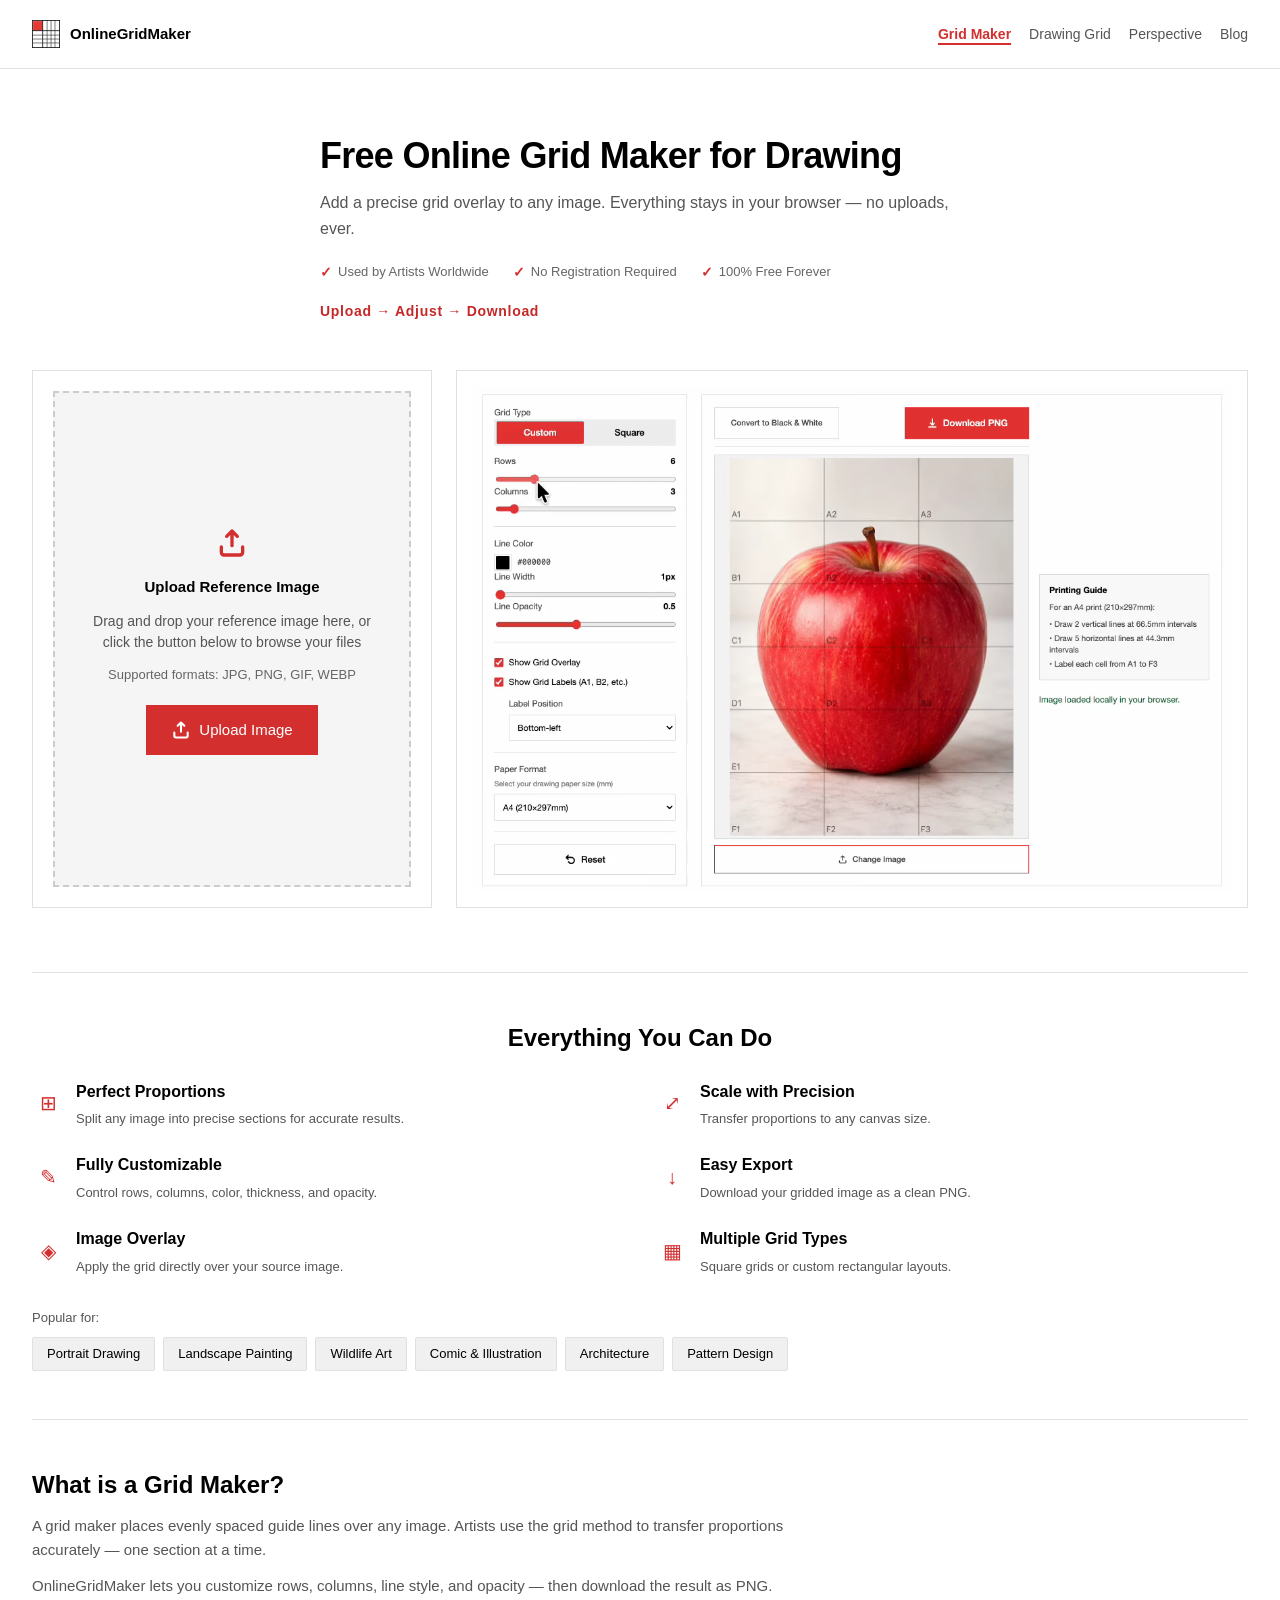
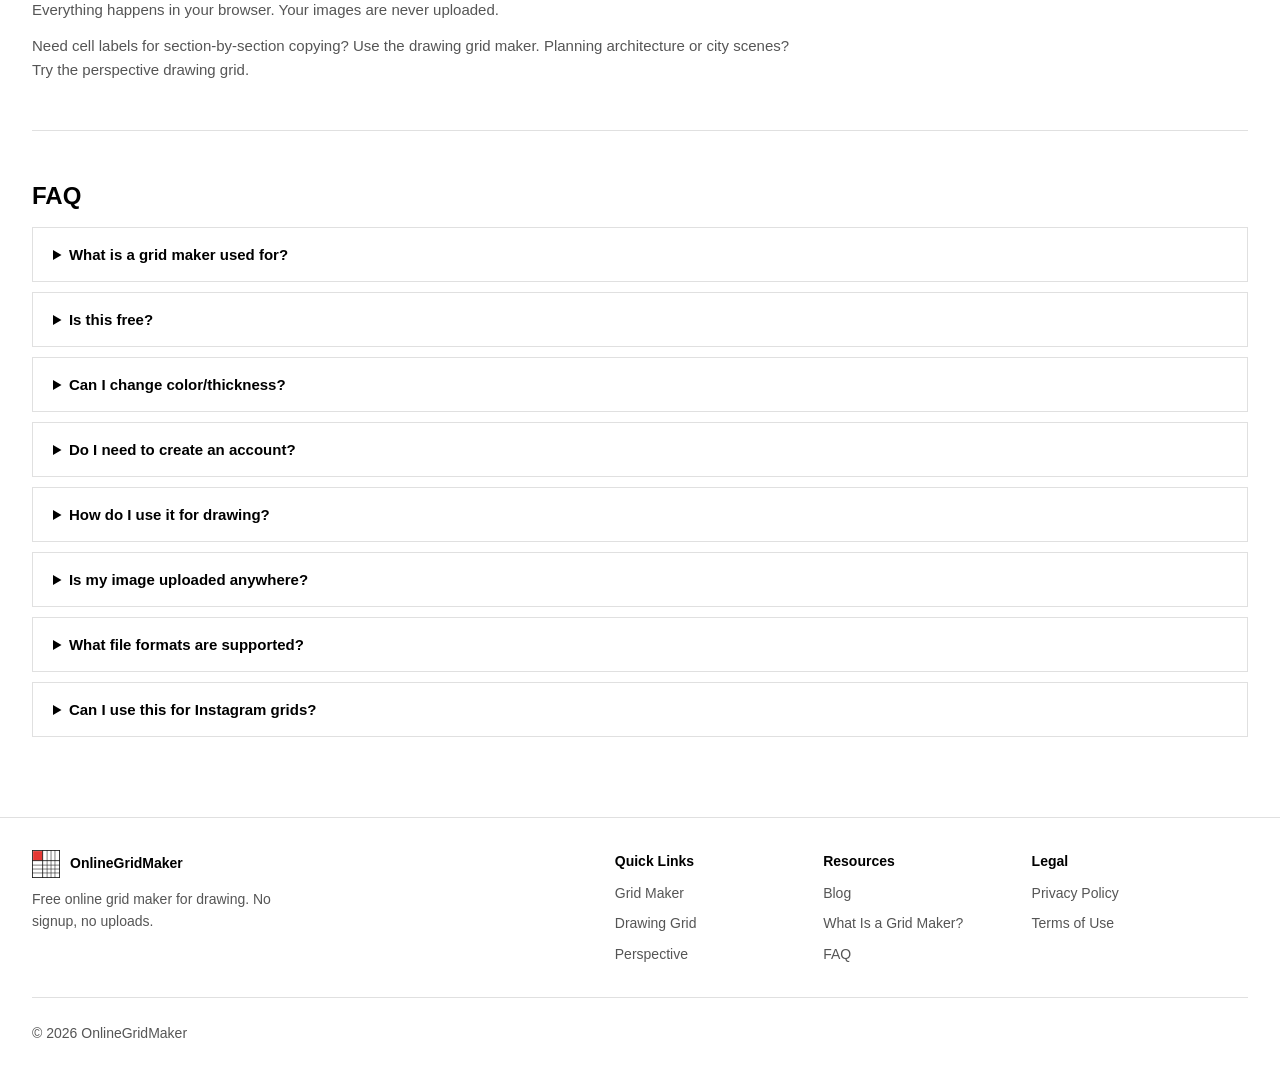
==== index.html @ fc08073d "Add blog pages for AdSense requirements" ====
<!doctype html>
<html lang="en">
  <head>
    <meta charset="utf-8">
    <meta name="robots" content="index, follow">
    <meta name="viewport" content="width=device-width, initial-scale=1">
    <!-- Google tag (gtag.js) -->
    <script async src="https://www.googletagmanager.com/gtag/js?id=G-TFB3D4MHC4"></script>
    <script>
      window.dataLayer = window.dataLayer || [];
      function gtag(){dataLayer.push(arguments);}
      gtag('js', new Date());

      gtag('config', 'G-TFB3D4MHC4');
    </script>
    <title>Free Grid Maker for Drawing - Add Grid Overlay</title>
    <meta name="description" content="Add a precise grid overlay to any image for drawing and sketching. Customize rows, columns, line color and thickness. 100% free, no signup, no upload.">
    <meta property="og:title" content="Free Grid Maker for Drawing - Add Grid Overlay">
    <meta property="og:description" content="Add a precise grid overlay to any image for drawing and sketching. Customize rows, columns, line color and thickness. 100% free, no signup, no upload.">
    <meta property="og:type" content="website">
    <meta property="og:url" content="https://onlinegridmaker.com/">
    <meta property="og:image" content="https://onlinegridmaker.com/og-grid-maker.png">
    <meta property="og:image:width" content="1200">
    <meta property="og:image:height" content="630">
    <meta name="twitter:card" content="summary_large_image">
    <meta name="twitter:image" content="https://onlinegridmaker.com/og-grid-maker.png">
    <meta name="twitter:title" content="Free Grid Maker for Drawing - Add Grid Overlay">
    <meta name="twitter:description" content="Add a precise grid overlay to any image for drawing and sketching. Customize rows, columns, line color and thickness. 100% free, no signup, no upload.">
    <link rel="canonical" href="https://onlinegridmaker.com/">
    <link rel="icon" type="image/png" sizes="32x32" href="/favicon-32.png">
    <link rel="icon" type="image/png" sizes="64x64" href="/favicon-64.png">
    <link rel="apple-touch-icon" sizes="180x180" href="/apple-touch-icon.png">
    <link rel="icon" href="/favicon.ico">
    <link rel="stylesheet" href="style.20260517.css">
    <script type="application/ld+json">
      {
        "@context": "https://schema.org",
        "@type": "WebApplication",
        "name": "Free Grid Maker for Drawing - Add Grid Overlay",
        "url": "https://onlinegridmaker.com/",
        "logo": "https://onlinegridmaker.com/logo-gridmaker.svg",
        "image": "https://onlinegridmaker.com/og-image.png",
        "description": "Add a precise grid overlay to any image for drawing and sketching. Customize rows, columns, line color and thickness. 100% free, no signup, no upload.",
        "applicationCategory": "DesignApplication",
        "operatingSystem": "Any",
        "offers": {
          "@type": "Offer",
          "price": "0",
          "priceCurrency": "USD"
        }
      }
    </script>
    <script type="application/ld+json">
      {
        "@context": "https://schema.org",
        "@type": "FAQPage",
        "mainEntity": [
          {
            "@type": "Question",
            "name": "What is a grid maker used for?",
            "acceptedAnswer": {
              "@type": "Answer",
              "text": "A grid maker adds evenly spaced guide lines to a reference image so artists can copy proportions, placement, and shapes more accurately."
            }
          },
          {
            "@type": "Question",
            "name": "Is this free?",
            "acceptedAnswer": {
              "@type": "Answer",
              "text": "Yes. OnlineGridMaker is free to use and does not require signup."
            }
          },
          {
            "@type": "Question",
            "name": "Can I change color and thickness?",
            "acceptedAnswer": {
              "@type": "Answer",
              "text": "Yes. You can adjust grid color, opacity, line width, rows, and columns before downloading the result."
            }
          },
          {
            "@type": "Question",
            "name": "Do I need to create an account?",
            "acceptedAnswer": {
              "@type": "Answer",
              "text": "No account is needed. The tool runs directly in your browser."
            }
          },
          {
            "@type": "Question",
            "name": "How do I use it for drawing?",
            "acceptedAnswer": {
              "@type": "Answer",
              "text": "Upload a reference image, choose the number of rows and columns, enable labels if needed, then download the gridded image for drawing."
            }
          },
          {
            "@type": "Question",
            "name": "Is my image uploaded anywhere?",
            "acceptedAnswer": {
              "@type": "Answer",
              "text": "No. Image processing happens locally in your browser, and your image is not uploaded to a server."
            }
          },
          {
            "@type": "Question",
            "name": "What file formats are supported?",
            "acceptedAnswer": {
              "@type": "Answer",
              "text": "The uploader supports JPG, PNG, WebP, and static GIF images up to 100MB, with a 30 megapixel browser-processing limit."
            }
          },
          {
            "@type": "Question",
            "name": "Can I use this for Instagram grids?",
            "acceptedAnswer": {
              "@type": "Answer",
              "text": "This tool is built for drawing reference grids, not Instagram tile splitting."
            }
          }
        ]
      }
    </script>
  </head>
  <body data-page="grid">
    <header class="site-header">
      <a class="logo" href="/">
        <img class="logo-mark" src="/logo-gridmaker.svg" alt="OnlineGridMaker logo" width="28" height="28">
        <span class="logo-wordmark">OnlineGridMaker</span>
      </a>
      <nav class="nav" aria-label="Primary navigation">
        <a href="/" aria-current="page">Grid Maker</a>
        <a href="/drawing-grid-maker">Drawing Grid</a>
        <a href="/perspective-drawing-grid">Perspective</a>
        <a href="/blog/">Blog</a>
      </nav>
    </header>

    <main>
      <section class="hero" aria-labelledby="page-title">
        <h1 id="page-title">Free Online Grid Maker for Drawing</h1>
        <p>Add a precise grid overlay to any image. Everything stays in your browser — no uploads, ever.</p>
        <div class="trust-badges" aria-label="Why artists choose OnlineGridMaker">
          <span class="trust-item"><span class="ti-check" aria-hidden="true">✓</span> Used by Artists Worldwide</span>
          <span class="trust-item"><span class="ti-check" aria-hidden="true">✓</span> No Registration Required</span>
          <span class="trust-item"><span class="ti-check" aria-hidden="true">✓</span> 100% Free Forever</span>
        </div>
        <p class="flow-hint">Upload → Adjust → Download</p>
      </section>

      <section class="tool" data-state="demo" aria-label="Grid maker tool">
        <form class="controls" id="controls" aria-label="Grid settings">
          <fieldset class="segmented-field" aria-label="Grid Type">
            <legend>Grid Type</legend>
            <div class="segmented-control">
              <button class="segmented-option is-active" id="gridTypeCustom" type="button" data-grid-type="custom" aria-pressed="true">Custom</button>
              <button class="segmented-option" id="gridTypeSquare" type="button" data-grid-type="square" aria-pressed="false">Square</button>
            </div>
          </fieldset>

          <label class="field field-wide slider-field">
            <span>Rows <output id="rowsValue" for="rows">3</output></span>
            <input id="rows" name="rows" type="range" min="1" max="26" step="1" value="3">
          </label>
          <label class="field field-wide slider-field">
            <span>Columns <output id="colsValue" for="cols">3</output></span>
            <input id="cols" name="cols" type="range" min="1" max="26" step="1" value="3">
          </label>
          <div class="control-divider"></div>

          <div class="field">
            <span>Line Color</span>
            <div class="color-field">
              <input id="color" name="color" type="hidden" value="#000000">
              <button class="color-trigger" id="colorTrigger" type="button" aria-haspopup="dialog" aria-expanded="false" aria-controls="colorPopover" aria-label="Choose line color">
                <span class="color-swatch" id="colorSwatch" aria-hidden="true"></span>
              </button>
              <span class="color-hex" id="colorHex">#000000</span>
              <div class="color-popover" id="colorPopover" role="dialog" aria-label="Line color picker" hidden>
                <canvas class="color-spectrum" id="colorSpectrum" width="232" height="130"></canvas>
                <div class="color-toolbar">
                  <button class="eyedropper-btn" id="eyedropperBtn" type="button" aria-label="Pick color from screen">
                    <svg viewBox="0 0 24 24" aria-hidden="true" focusable="false">
                      <path d="m19 3 2 2-5 5 1 1-2 2-1-1-7 7H4v-3l7-7-1-1 2-2 1 1 5-5Z"></path>
                    </svg>
                  </button>
                  <span class="picker-preview" id="pickerPreview" aria-hidden="true"></span>
                  <label class="color-slider">
                    <span class="sr-only">Base color</span>
                    <input id="colorHue" type="range" min="0" max="360" step="1" value="0">
                  </label>
                </div>
                <div class="rgb-grid" aria-label="RGB color values">
                  <label>
                    <input id="colorRed" type="number" min="0" max="255" step="1" value="0">
                    <span>R</span>
                  </label>
                  <label>
                    <input id="colorGreen" type="number" min="0" max="255" step="1" value="0">
                    <span>G</span>
                  </label>
                  <label>
                    <input id="colorBlue" type="number" min="0" max="255" step="1" value="0">
                    <span>B</span>
                  </label>
                </div>
              </div>
            </div>
          </div>
          <label class="field field-wide slider-field">
            <span>Line Width <output id="lineWidthValue" for="lineWidth">1px</output></span>
            <input id="lineWidth" name="lineWidth" type="range" min="1" max="10" step="1" value="1">
          </label>
          <label class="field field-wide slider-field">
            <span>Line Opacity <output id="opacityValue" for="opacity">0.5</output></span>
            <input id="opacity" name="opacity" type="range" min="0.1" max="1" step="0.1" value="0.5">
          </label>
          <div class="control-divider"></div>

          <label class="show-grid-toggle">
            <input id="showGrid" name="showGrid" type="checkbox" checked>
            Show Grid Overlay
          </label>
          <div class="label-options">
            <label><input id="labels" name="labels" type="checkbox" checked> Show Grid Labels (A1, B2, etc.)</label>
            <label class="field label-position" id="labelPositionField">
              <span>Label Position</span>
              <select id="labelPosition" name="labelPosition">
                <option value="bottom-left" selected>Bottom-left</option>
                <option value="top-left">Top-left</option>
              </select>
            </label>
          </div>
          <div class="control-divider"></div>

          <div class="paper-format" id="paperFormatSection">
            <label class="field field-wide">
              <span>Paper Format</span>
              <small>Select your drawing paper size (mm)</small>
              <select id="paperFormat" name="paperFormat">
                <option value="a4" selected>A4 (210×297mm)</option>
                <option value="a3">A3 (297×420mm)</option>
                <option value="a5">A5 (148×210mm)</option>
                <option value="letter">Letter (216×279mm)</option>
                <option value="legal">Legal (216×356mm)</option>
                <option value="custom">Custom</option>
              </select>
            </label>
            <div class="custom-paper-grid" id="customPaperFields" hidden>
              <label class="field">
                <span>Width</span>
                <input id="paperWidth" name="paperWidth" type="number" min="1" max="2000" step="1" value="210" inputmode="decimal">
              </label>
              <label class="field">
                <span>Height</span>
                <input id="paperHeight" name="paperHeight" type="number" min="1" max="2000" step="1" value="297" inputmode="decimal">
              </label>
            </div>
          </div>
          <div class="control-divider"></div>

          <div class="actions">
            <button class="button secondary" id="resetBtn" type="reset">
              <svg viewBox="0 0 24 24" aria-hidden="true" focusable="false">
                <path d="M4 7h10a6 6 0 1 1-5.3 8.8M4 7l4-4M4 7l4 4"></path>
              </svg>
              Reset
            </button>
          </div>
        </form>

        <div class="preview-card has-sidebar">
          <div class="preview-main">
            <div class="preview-topbar" id="previewTopbar" hidden>
              <button type="button" class="toggle-btn" id="grayscaleToggle">Convert to Black &amp; White</button>
              <button class="button primary" id="downloadBtn" type="button" disabled>
                <svg viewBox="0 0 24 24" aria-hidden="true" focusable="false">
                  <path d="M12 3v12m0 0 4-4m-4 4-4-4M5 19h14"></path>
                </svg>
                Download PNG
              </button>
            </div>

            <label class="upload-zone" id="uploadZone" for="imageInput" tabindex="0">
              <input id="imageInput" type="file" accept="image/jpeg,image/png,image/webp,image/gif">
              <span class="upload-icon" aria-hidden="true">
                <svg viewBox="0 0 24 24" focusable="false">
                  <path d="M12 3v11m0-11 4 4m-4-4-4 4M4 15v4a2 2 0 0 0 2 2h12a2 2 0 0 0 2-2v-4"></path>
                </svg>
              </span>
              <span class="upload-title">Upload Reference Image</span>
              <span class="upload-subtitle">Drag and drop your reference image here, or click the button below to browse your files</span>
              <span class="upload-note">Supported formats: JPG, PNG, GIF, WEBP</span>
              <button class="button primary upload-btn" type="button" id="uploadBtn">
                <svg viewBox="0 0 24 24" aria-hidden="true" focusable="false">
                  <path d="M12 3v11m0-11 4 4m-4-4-4 4M4 15v4a2 2 0 0 0 2 2h12a2 2 0 0 0 2-2v-4"></path>
                </svg>
                Upload Image
              </button>
            </label>

            <div class="canvas-wrap" id="canvasWrap" hidden>
              <canvas id="gridCanvas"></canvas>
            </div>

            <button class="button change-image-btn" id="changeImageBtn" type="button" hidden>
              <svg viewBox="0 0 24 24" aria-hidden="true" focusable="false">
                <path d="M12 3v11m0-11 4 4m-4-4-4 4M4 15v4a2 2 0 0 0 2 2h12a2 2 0 0 0 2-2v-4"></path>
              </svg>
              Change Image
            </button>
          </div>

          <div class="preview-sidebar">
            <div class="printing-guide" id="printingGuide" hidden>
              <p class="printing-guide-title">Printing Guide</p>
              <p id="printingGuideIntro"></p>
              <ul id="printingGuideList"></ul>
            </div>

            <p class="message" id="statusMessage" role="status" aria-live="polite"></p>
          </div>
        </div>

        <div class="demo-preview">
          <img class="demo-preview-poster" src="demo-preview-poster.webp" alt="Grid Maker demo preview with a grid overlay on a reference image" width="1122" height="746" loading="lazy">
          <video id="demoVideo" aria-label="Grid Maker demo: upload an image and add grid overlay" width="1122" height="746" autoplay loop muted playsinline preload="none" poster="demo-preview-poster.webp">
            <source data-src="demo-preview.webm" type="video/webm">
            <source data-src="demo-preview.mp4" type="video/mp4">
            <track kind="captions" src="demo-preview-captions.vtt" srclang="en" label="English">
          </video>
        </div>
      </section>

      <section class="features-compact" aria-labelledby="features-title">
        <h2 id="features-title">Everything You Can Do</h2>

        <div class="feature-list">
          <div class="feature-item">
            <span class="fi-icon" aria-hidden="true">⊞</span>
            <div>
              <h3>Perfect Proportions</h3>
              <span>Split any image into precise sections for accurate results.</span>
            </div>
          </div>
          <div class="feature-item">
            <span class="fi-icon" aria-hidden="true">⤢</span>
            <div>
              <h3>Scale with Precision</h3>
              <span>Transfer proportions to any canvas size.</span>
            </div>
          </div>
          <div class="feature-item">
            <span class="fi-icon" aria-hidden="true">✎</span>
            <div>
              <h3>Fully Customizable</h3>
              <span>Control rows, columns, color, thickness, and opacity.</span>
            </div>
          </div>
          <div class="feature-item">
            <span class="fi-icon" aria-hidden="true">↓</span>
            <div>
              <h3>Easy Export</h3>
              <span>Download your gridded image as a clean PNG.</span>
            </div>
          </div>
          <div class="feature-item">
            <span class="fi-icon" aria-hidden="true">◈</span>
            <div>
              <h3>Image Overlay</h3>
              <span>Apply the grid directly over your source image.</span>
            </div>
          </div>
          <div class="feature-item">
            <span class="fi-icon" aria-hidden="true">▦</span>
            <div>
              <h3>Multiple Grid Types</h3>
              <span>Square grids or custom rectangular layouts.</span>
            </div>
          </div>
        </div>

        <div class="use-tags-label">Popular for:</div>
        <div class="use-tags">
          <span class="use-tag">Portrait Drawing</span>
          <span class="use-tag">Landscape Painting</span>
          <span class="use-tag">Wildlife Art</span>
          <span class="use-tag">Comic &amp; Illustration</span>
          <span class="use-tag">Architecture</span>
          <span class="use-tag">Pattern Design</span>
        </div>
      </section>

      <section class="content-section" aria-labelledby="what-title">
        <h2 id="what-title">What is a Grid Maker?</h2>
        <p>A grid maker places evenly spaced guide lines over any image. Artists use the grid method to transfer proportions accurately — one section at a time.</p>
        <p>OnlineGridMaker lets you customize rows, columns, line style, and opacity — then download the result as PNG. Everything happens in your browser. Your images are never uploaded.</p>
        <p>Need cell labels for section-by-section copying? Use the <a href="/drawing-grid-maker">drawing grid maker</a>. Planning architecture or city scenes? Try the <a href="/perspective-drawing-grid">perspective drawing grid</a>.</p>
      </section>

      <section class="content-section faq" aria-labelledby="faq-title">
        <h2 id="faq-title">FAQ</h2>
        <details>
          <summary><h3>What is a grid maker used for?</h3></summary>
          <p>It is used to add guide lines to a reference image so drawing proportions and placement are easier to measure.</p>
        </details>
        <details>
          <summary><h3>Is this free?</h3></summary>
          <p>Yes. The tool is free and does not require an account.</p>
        </details>
        <details>
          <summary><h3>Can I change color/thickness?</h3></summary>
          <p>Yes. You can change the grid color, line width, opacity, rows, and columns.</p>
        </details>
        <details>
          <summary><h3>Do I need to create an account?</h3></summary>
          <p>No. You can upload, edit, and download directly in the browser.</p>
        </details>
        <details>
          <summary><h3>How do I use it for drawing?</h3></summary>
          <p>Upload a reference image, set a grid density that fits the drawing, enable labels if helpful, and download the gridded file.</p>
        </details>
        <details>
          <summary><h3>Is my image uploaded anywhere?</h3></summary>
          <p>No. Your image is processed locally in your browser and is not sent to a server.</p>
        </details>
        <details>
          <summary><h3>What file formats are supported?</h3></summary>
          <p>JPG, PNG, WebP, and static GIF files up to 100MB are supported, up to 30 megapixels.</p>
        </details>
        <details>
          <summary><h3>Can I use this for Instagram grids?</h3></summary>
          <p>No. OnlineGridMaker is focused on drawing reference grids, not splitting images into social media tiles.</p>
        </details>
      </section>
    </main>

    <footer class="site-footer">
      <div class="footer-content">
        <div class="footer-brand">
          <a class="logo" href="/">
            <img class="logo-mark" src="/logo-gridmaker.svg" alt="OnlineGridMaker logo" width="28" height="28">
            <span class="logo-wordmark">OnlineGridMaker</span>
          </a>
          <p>Free online grid maker for drawing. No signup, no uploads.</p>
        </div>
        <div class="footer-links">
          <div class="link-group">
            <h4>Quick Links</h4>
            <a href="/">Grid Maker</a>
            <a href="/drawing-grid-maker">Drawing Grid</a>
            <a href="/perspective-drawing-grid">Perspective</a>
          </div>
          <div class="link-group">
            <h4>Resources</h4>
            <a href="/blog/">Blog</a>
            <a href="#what-title">What Is a Grid Maker?</a>
            <a href="#faq-title">FAQ</a>
          </div>
          <div class="link-group">
            <h4>Legal</h4>
            <a href="/privacy">Privacy Policy</a>
            <a href="/terms">Terms of Use</a>
          </div>
        </div>
        <!--
        <div class="footer-social" aria-label="Social links">
          <a href = "#" aria-label="Twitter">
            <svg viewBox="0 0 24 24" aria-hidden="true" focusable="false">
              <path d="M22 4.01c-.77.35-1.6.58-2.47.69a4.3 4.3 0 0 0-7.44 2.94c0 .34.04.67.11.98A12.2 12.2 0 0 1 3.34 4.13a4.3 4.3 0 0 0 1.33 5.74 4.27 4.27 0 0 1-1.95-.54v.05a4.3 4.3 0 0 0 3.45 4.21 4.3 4.3 0 0 1-1.94.07 4.3 4.3 0 0 0 4.01 2.99A8.63 8.63 0 0 1 2 18.39a12.18 12.18 0 0 0 6.6 1.94c7.92 0 12.25-6.56 12.25-12.25 0-.19 0-.37-.01-.56A8.76 8.76 0 0 0 22 4.01Z"></path>
            </svg>
          </a>
          <a href = "#" aria-label="GitHub">
            <svg viewBox="0 0 24 24" aria-hidden="true" focusable="false">
              <path d="M15 22v-4a4.8 4.8 0 0 0-1.33-3.73c4.44-.5 9.11-2.18 9.11-9.88A7.72 7.72 0 0 0 20.72 0a7.2 7.2 0 0 0-.2 4.64A7.68 7.68 0 0 0 12 6.09a7.68 7.68 0 0 0-8.52-1.45A7.2 7.2 0 0 0 3.28 0a7.72 7.72 0 0 0-2.06 4.39c0 7.7 4.67 9.38 9.11 9.88A4.8 4.8 0 0 0 9 18v4"></path>
            </svg>
          </a>
          <a href = "#" aria-label="Instagram">
            <svg viewBox="0 0 24 24" aria-hidden="true" focusable="false">
              <rect x="3" y="3" width="18" height="18" rx="5"></rect>
              <circle cx="12" cy="12" r="4"></circle>
              <path d="M17.5 6.5h.01"></path>
            </svg>
          </a>
        </div>
        -->
      </div>
      <div class="footer-bottom">
        <span>© 2026 OnlineGridMaker</span>
      </div>
    </footer>

    <script src="app.20260517.js" defer></script>
  </body>
</html>
---- style.20260517.css ----
:root {
  --bg-primary: #ffffff;
  --bg-secondary: #ffffff;
  --bg-upload: #f5f5f5;
  --text-primary: #000000;
  --text-secondary: #555555;
  --text-muted: #666666;
  --accent: #D32F2F;
  --accent-hover: #C62828;
  --accent-light: #f0f0f0;
  --border: #e0e0e0;
  --border-hover: #D32F2F;
  --border-focus: #D32F2F;
  --success: #166534;
  --error: #cc0000;
  --radius-sm: 2px;
  --radius-md: 0px;
  --radius-lg: 0px;
  --shadow-sm: none;
  --shadow-md: none;
}

* {
  box-sizing: border-box;
}

[hidden] {
  display: none !important;
}

html {
  color-scheme: light;
}

body {
  margin: 0;
  background: var(--bg-primary);
  color: var(--text-primary);
  font-family: "Helvetica Neue", Helvetica, Arial, "Noto Sans", sans-serif;
  font-size: 15px;
  line-height: 1.6;
}

a {
  color: inherit;
  text-decoration: none;
}

a:hover {
  color: #000000;
}

button,
input,
select {
  font: inherit;
}

button {
  cursor: pointer;
}

svg {
  display: block;
  width: 20px;
  height: 20px;
  fill: none;
  stroke: currentColor;
  stroke-linecap: round;
  stroke-linejoin: round;
  stroke-width: 2.5;
}

.site-header {
  display: flex;
  align-items: center;
  justify-content: space-between;
  gap: 16px;
  max-width: 1280px;
  margin: 0 auto;
  padding: 20px 32px;
  border-bottom: 1px solid var(--border);
}

.logo {
  display: inline-flex;
  align-items: center;
  gap: 10px;
  flex: 0 0 auto;
  color: var(--text-primary);
  font-weight: 800;
  letter-spacing: 0;
}

.logo-mark {
  display: block;
  width: 28px;
  height: 28px;
  flex: 0 0 auto;
}

.logo-wordmark {
  display: inline-block;
}

.nav {
  display: flex;
  align-items: center;
  gap: 18px;
  color: var(--text-secondary);
  font-size: 14px;
}

.nav a[aria-current="page"] {
  color: var(--accent);
  font-weight: 700;
  text-decoration: underline;
  text-decoration-thickness: 2px;
  text-underline-offset: 4px;
}

main {
  max-width: 1280px;
  margin: 0 auto;
  padding: 64px 32px 80px;
}

.hero {
  max-width: 640px;
  margin: 0 auto 48px;
  text-align: left;
}

.hero h1 {
  margin: 0 0 12px;
  font-size: 36px;
  font-weight: 800;
  line-height: 1.25;
  letter-spacing: -0.02em;
}

.hero p {
  margin: 0;
  color: var(--text-secondary);
  font-size: 16px;
  line-height: 1.6;
}

.trust-badges {
  display: flex;
  flex-wrap: wrap;
  gap: 24px;
  margin: 20px 0 16px;
}

.trust-item {
  display: inline-flex;
  align-items: center;
  gap: 6px;
  color: var(--text-muted);
  font-size: 13px;
  font-weight: 500;
}

.ti-check {
  color: var(--accent);
  font-weight: 700;
  font-size: 14px;
}

.hero .flow-hint {
  color: #C62828;
  font-size: 14px;
  font-weight: 600;
  letter-spacing: 0.05em;
}

.tool {
  display: grid;
  grid-template-columns: 336px minmax(0, 1fr);
  gap: 24px;
  align-items: start;
  margin-bottom: 56px;
}

.tool[data-state="editing"],
.tool:not([data-state]) {
  align-items: stretch;
}

.tool[data-state="demo"] {
  grid-template-columns: 400px minmax(0, 1fr);
  align-items: stretch;
}

.preview-card,
.controls {
  min-width: 0;
  background: var(--bg-secondary);
  border: 1px solid var(--border);
  border-radius: var(--radius-md);
}

.preview-card {
  padding: 20px;
}

.tool[data-state="editing"] .preview-card:not(.has-sidebar),
.tool:not([data-state]) .preview-card:not(.has-sidebar) {
  display: flex;
  flex-direction: column;
}

.preview-card.has-sidebar.has-image {
  display: grid;
  grid-template-columns: minmax(0, 1fr) 280px;
  gap: 16px;
  align-items: stretch;
}

.preview-card.has-sidebar:not(.has-image) .preview-sidebar {
  display: none;
}

.preview-main {
  display: flex;
  min-width: 0;
  min-height: 0;
  flex-direction: column;
}

.preview-sidebar {
  display: flex;
  min-width: 0;
  flex-direction: column;
  justify-content: center;
  gap: 12px;
}

.tool[data-state="editing"] .preview-main,
.tool:not([data-state]) .preview-main {
  height: 100%;
}

.tool[data-state="demo"] .preview-card {
  display: flex;
  flex-direction: column;
}

.tool[data-state="demo"] .preview-main {
  height: 100%;
}

.tool[data-state="demo"] .upload-zone {
  flex: 1 1 auto;
  min-height: 0;
}

.preview-topbar {
  display: flex;
  align-items: center;
  justify-content: space-between;
  gap: 8px;
  margin-bottom: 12px;
  padding-bottom: 12px;
  border-bottom: 1px solid var(--border);
}

.preview-topbar .toggle-btn,
.preview-topbar .button {
  width: 205px;
  min-height: 52px;
  padding: 12px 24px;
  border-radius: var(--radius-md);
}

.upload-zone {
  display: flex;
  min-height: 360px;
  align-items: center;
  justify-content: center;
  flex-direction: column;
  gap: 12px;
  padding: 24px;
  background: var(--bg-upload);
  border: 2px dashed #cccccc;
  border-radius: var(--radius-lg);
  color: var(--text-secondary);
  text-align: center;
  transition: background-color 160ms ease, border-color 160ms ease;
}

.upload-zone:hover,
.upload-zone.is-dragover {
  background: #fafafa;
  border-color: var(--accent);
}

.upload-zone input {
  position: absolute;
  width: 1px;
  height: 1px;
  overflow: hidden;
  clip: rect(0, 0, 0, 0);
  white-space: nowrap;
}

.upload-icon {
  display: grid;
  width: 40px;
  height: 40px;
  place-items: center;
  color: var(--accent);
}

.upload-icon svg {
  width: 32px;
  height: 32px;
}

.upload-title {
  color: var(--text-primary);
  font-weight: 600;
}

.upload-subtitle {
  max-width: 320px;
  color: var(--text-secondary);
  font-size: 14px;
  line-height: 1.5;
}

.upload-note {
  color: var(--text-muted);
  font-size: 13px;
  line-height: 1.5;
}

.upload-btn {
  margin-top: 8px;
}

.message {
  color: var(--text-muted);
  font-size: 14px;
  line-height: 1.5;
}

.canvas-wrap {
  display: flex;
  min-height: 620px;
  align-items: center;
  justify-content: center;
  overflow: hidden;
  background: var(--bg-upload);
  border: 1px solid var(--border);
  border-radius: var(--radius-lg);
}

.tool[data-state="editing"] .canvas-wrap:not([hidden]),
.tool:not([data-state]) .canvas-wrap:not([hidden]) {
  flex: 1 1 auto;
}

#gridCanvas {
  display: block;
  max-width: 100%;
  max-height: 100%;
  width: auto;
  height: auto;
}

.message {
  min-height: 22px;
  margin: 10px 0 0;
}

.message.is-error {
  color: var(--error);
}

.message.is-success {
  color: var(--success);
}

.controls {
  padding: 18px;
}

.demo-preview {
  display: flex;
  min-width: 0;
  align-items: center;
  justify-content: center;
  padding: 16px;
  border: 1px solid var(--border);
  border-radius: var(--radius-md);
  background: var(--bg-secondary);
}

.demo-preview img,
.demo-preview video {
  max-width: 100%;
  height: auto;
  border-radius: var(--radius-md);
}

.demo-preview-poster {
  display: none;
}

.tool[data-state="demo"] .demo-preview,
.tool[data-state="editing"] .controls {
  animation: fade-slide-in 250ms ease both;
}

.tool[data-state="demo"] .demo-preview {
  display: flex;
}

.tool[data-state="demo"] .controls {
  display: none;
}

.tool[data-state="editing"] .demo-preview {
  display: none;
}

.tool[data-state="editing"] .controls {
  display: block;
}

@keyframes fade-slide-in {
  from {
    opacity: 0;
    transform: translateY(8px);
  }

  to {
    opacity: 1;
    transform: translateY(0);
  }
}

.segmented-field {
  display: grid;
  gap: 8px;
  margin: 0 0 16px;
  padding: 0;
  border: 0;
}

.segmented-field legend {
  margin: 0;
  padding: 0;
  color: var(--text-secondary);
  font-size: 14px;
  line-height: 1.5;
}

.segmented-control {
  display: grid;
  grid-template-columns: 1fr 1fr;
  gap: 4px;
  padding: 4px;
  border-radius: var(--radius-sm);
  background: #f0f0f0;
}

.segmented-option {
  min-height: 36px;
  border: 0;
  border-radius: var(--radius-sm);
  background: transparent;
  color: var(--text-primary);
  font-weight: 500;
}

.segmented-option.is-active {
  background: var(--accent);
  color: #ffffff;
}

.segmented-option:focus-visible {
  outline: 2px solid var(--border-focus);
  outline-offset: 2px;
}

.control-grid {
  display: grid;
  grid-template-columns: 1fr 1fr;
  gap: 14px;
}

.field {
  display: grid;
  gap: 6px;
  color: var(--text-secondary);
  font-size: 14px;
  line-height: 1.5;
}

.field span {
  display: flex;
  align-items: center;
  justify-content: space-between;
  gap: 8px;
}

.slider-field {
  gap: 8px;
}

.slider-field span {
  display: flex;
  align-items: center;
  justify-content: space-between;
}

.slider-field output {
  min-width: 2em;
  color: var(--text-primary);
  font-size: 14px;
  font-weight: 600;
  text-align: right;
}

.color-field {
  display: flex;
  align-items: center;
  gap: 10px;
  position: relative;
}

.color-trigger {
  display: inline-flex;
  width: 28px;
  height: 28px;
  align-items: center;
  justify-content: center;
  padding: 2px;
  border: 1px solid var(--border);
  border-radius: var(--radius-sm);
  background: var(--bg-secondary);
  cursor: pointer;
}

.color-trigger:hover {
  border-color: var(--border-hover);
}

.color-trigger:focus-visible {
  outline: 2px solid var(--border-focus);
  outline-offset: 2px;
}

.color-swatch {
  display: block;
  width: 100%;
  height: 100%;
  border-radius: 2px;
  background: #000000;
}

.color-hex {
  color: var(--text-secondary);
  font-family: "SF Mono", Menlo, Consolas, monospace;
  font-size: 13px;
  text-transform: uppercase;
}

.color-popover {
  position: absolute;
  top: calc(100% + 8px);
  left: 0;
  z-index: 20;
  display: grid;
  gap: 12px;
  width: 282px;
  padding: 0 0 12px;
  border: 1px solid var(--border);
  border-radius: 2px;
  background: var(--bg-secondary);
  box-shadow: 0 2px 8px rgba(0, 0, 0, 0.12);
}

.color-popover[data-placement="top"] {
  top: auto;
  bottom: calc(100% + 8px);
}

.color-spectrum {
  display: block;
  width: 280px;
  height: 160px;
  border: 0;
  border-bottom: 1px solid var(--border);
  border-radius: 2px 2px 0 0;
  cursor: crosshair;
}

.color-toolbar {
  display: flex;
  align-items: center;
  gap: 10px;
  margin: 0 12px;
}

.eyedropper-btn {
  display: inline-flex;
  width: 22px;
  height: 22px;
  align-items: center;
  justify-content: center;
  padding: 0;
  border: 0;
  background: transparent;
  color: var(--text-primary);
  cursor: pointer;
  flex-shrink: 0;
}

.eyedropper-btn:hover {
  color: var(--accent);
}

.eyedropper-btn svg {
  width: 18px;
  height: 18px;
}

.picker-preview {
  display: block;
  width: 24px;
  height: 24px;
  border: 1px solid var(--border);
  border-radius: 50%;
  background: #000000;
  flex-shrink: 0;
}

.color-slider {
  display: flex;
  align-items: center;
  flex: 1;
  min-width: 0;
}

.color-slider input[type="range"] {
  width: 100%;
  height: 12px;
  min-height: 12px;
  margin: 0;
  padding: 0;
  border: 0;
  border-radius: 2px;
  background: linear-gradient(
    90deg,
    #ff0000 0%,
    #ffff00 17%,
    #00ff00 33%,
    #00ffff 50%,
    #0000ff 67%,
    #ff00ff 83%,
    #ff0000 100%
  );
  -webkit-appearance: none;
  appearance: none;
  cursor: pointer;
}

.color-slider input[type="range"]::-webkit-slider-thumb {
  -webkit-appearance: none;
  appearance: none;
  width: 14px;
  height: 14px;
  border: 2px solid #ffffff;
  border-radius: 50%;
  background: transparent;
  cursor: pointer;
}

.color-slider input[type="range"]::-moz-range-thumb {
  width: 14px;
  height: 14px;
  border: 2px solid #ffffff;
  border-radius: 50%;
  background: transparent;
  cursor: pointer;
}

.rgb-grid {
  display: grid;
  grid-template-columns: repeat(3, 1fr);
  gap: 8px;
  margin: 0 12px;
}

.rgb-grid label {
  display: flex;
  flex-direction: column;
  align-items: center;
  gap: 4px;
  color: var(--text-secondary);
  font-size: 11px;
  text-align: center;
}

.rgb-grid input {
  min-height: 32px;
  width: 100%;
  padding: 6px 4px;
  border: 1px solid var(--border);
  border-radius: var(--radius-sm);
  background: var(--bg-secondary);
  color: var(--text-primary);
  text-align: center;
  font-size: 14px;
}

.rgb-grid input:focus-visible {
  outline: 2px solid var(--border-focus);
  outline-offset: 2px;
}

.sr-only {
  position: absolute;
  width: 1px;
  height: 1px;
  padding: 0;
  margin: -1px;
  overflow: hidden;
  clip: rect(0, 0, 0, 0);
  white-space: nowrap;
  border: 0;
}

.field small {
  display: block;
  margin: -2px 0 2px;
  color: var(--text-muted);
  font-size: 12px;
  font-weight: 400;
  line-height: 1.4;
}

.field-wide {
  grid-column: 1 / -1;
}

.field input,
.field select {
  min-height: 44px;
  width: 100%;
  border: 1px solid var(--border);
  border-radius: var(--radius-sm);
  background: var(--bg-secondary);
  color: var(--text-primary);
}

.field input[type="number"] {
  width: 80px;
  padding: 8px;
  text-align: center;
}

.field select {
  padding: 8px 10px;
}

.field > input[type="range"] {
  min-height: 8px;
  border: 0;
  border-radius: 2px;
  background: #e0e0e0;
  accent-color: var(--accent);
}

.field input:focus-visible,
.field select:focus-visible,
.checks input:focus-visible,
.button:focus-visible,
.upload-zone:focus-within {
  outline: 2px solid var(--border-focus);
  outline-offset: 2px;
}

output {
  color: var(--text-primary);
  font-size: 12px;
}

.control-divider {
  height: 1px;
  margin: 18px 0;
  background: var(--border);
}

.checks {
  display: grid;
  gap: 10px;
  color: var(--text-primary);
  font-size: 14px;
}

.checks label {
  display: flex;
  min-height: 32px;
  align-items: center;
  gap: 8px;
}

.checks input {
  width: 16px;
  height: 16px;
  margin: 0;
  accent-color: var(--accent);
}

.show-grid-toggle {
  display: flex;
  min-height: 32px;
  align-items: center;
  gap: 8px;
  color: var(--text-primary);
  font-size: 14px;
}

.show-grid-toggle input {
  width: 16px;
  height: 16px;
  margin: 0;
  accent-color: var(--accent);
}

.label-options {
  display: grid;
  gap: 10px;
}

.label-options > label:first-child {
  display: flex;
  min-height: 32px;
  align-items: center;
  gap: 8px;
  color: var(--text-primary);
  font-size: 14px;
}

.label-options > label:first-child input {
  width: 16px;
  height: 16px;
  margin: 0;
  accent-color: var(--accent);
}

.label-position {
  display: none;
  margin-left: 24px;
}

.label-position.is-visible {
  display: grid;
}

.paper-format {
  display: grid;
  gap: 14px;
}

.custom-paper-grid {
  display: grid;
  grid-template-columns: 1fr 1fr;
  gap: 14px;
}

.printing-guide {
  padding: 16px;
  border: 1px solid var(--border);
  border-radius: var(--radius-md);
  background: #f9fafb;
  color: var(--text-secondary);
  font-size: 13px;
  line-height: 1.5;
}

.printing-guide-title {
  margin: 0 0 8px;
  color: var(--text-primary);
  font-size: 14px;
  font-weight: 600;
  line-height: 1.4;
}

.printing-guide p {
  margin: 0 0 8px;
}

.printing-guide ul {
  display: grid;
  gap: 4px;
  margin: 0;
  padding: 0;
  list-style: none;
}

.printing-guide li::before {
  content: "• ";
}

.change-image-btn {
  display: inline-flex;
  min-height: 36px;
  padding: 8px 16px;
  margin-top: 10px;
  border: 1px solid var(--border-hover);
  border-radius: var(--radius-sm);
  background: var(--bg-secondary);
  color: var(--text-secondary);
  font-size: 13px;
  font-weight: 500;
  gap: 6px;
  transition: background-color 160ms ease, border-color 160ms ease;
}

.change-image-btn:hover {
  background: var(--accent-light);
  border-color: var(--accent);
  color: var(--accent);
}

.change-image-btn svg {
  width: 16px;
  height: 16px;
}

.toggle-btn {
  display: inline-flex;
  min-height: 36px;
  align-items: center;
  justify-content: center;
  padding: 8px 16px;
  border: 1px solid var(--border);
  border-radius: var(--radius-sm);
  background: var(--bg-secondary);
  color: var(--text-secondary);
  font-size: 13px;
  font-weight: 500;
  transition: background-color 160ms ease, border-color 160ms ease, color 160ms ease;
}

.toggle-btn:hover {
  background: var(--accent-light);
  border-color: var(--accent);
  color: var(--accent);
}

.toggle-btn.is-active {
  border-color: var(--accent);
  background: var(--accent-light);
  color: var(--accent);
}

.features-compact {
  margin-top: 64px;
  padding-top: 48px;
  border-top: 1px solid var(--border);
}

.features-compact h2 {
  margin: 0 0 24px;
  font-size: 24px;
  font-weight: 700;
  line-height: 1.4;
  letter-spacing: 0;
  text-align: center;
}

.feature-list {
  display: grid;
  grid-template-columns: repeat(2, minmax(0, 1fr));
  gap: 24px 32px;
  margin-bottom: 32px;
}

.feature-item {
  display: flex;
  min-width: 0;
  align-items: center;
  gap: 12px;
}

.fi-icon {
  display: inline-flex;
  width: 32px;
  height: 32px;
  flex: 0 0 32px;
  align-items: center;
  justify-content: center;
  color: var(--accent);
  font-size: 20px;
  line-height: 1;
}

.feature-item div {
  display: grid;
  min-width: 0;
  gap: 2px;
}

.features-compact h3 {
  margin: 0 0 0.25rem;
  font-size: 1rem;
  font-weight: 700;
}

.feature-item div span {
  color: var(--text-secondary);
  font-size: 13px;
  line-height: 1.4;
  white-space: nowrap;
}

.use-tags-label {
  margin-bottom: 8px;
  color: var(--text-secondary);
  font-size: 13px;
}

.use-tags {
  display: flex;
  flex-wrap: wrap;
  gap: 8px;
}

.use-tag {
  display: inline-block;
  padding: 6px 14px;
  border: 1px solid #e0e0e0;
  border-radius: 2px;
  background: #f0f0f0;
  font-size: 13px;
}

.actions {
  display: grid;
  gap: 10px;
  margin-top: 20px;
}

.button {
  display: inline-flex;
  min-height: 46px;
  align-items: center;
  justify-content: center;
  gap: 8px;
  padding: 12px 24px;
  border-radius: var(--radius-md);
  font-weight: 500;
  transition: background-color 160ms ease, border-color 160ms ease, color 160ms ease;
}

.button:disabled {
  cursor: not-allowed;
  opacity: 0.55;
}

.primary {
  border: 1px solid var(--accent);
  background: var(--accent);
  color: #ffffff;
}

.primary:hover:not(:disabled) {
  background: var(--accent-hover);
  border-color: var(--accent-hover);
}

.secondary {
  border: 1px solid var(--border);
  background: transparent;
  color: var(--text-primary);
}

.secondary:hover {
  background: #f5f5f5;
  border-color: var(--border-hover);
}

.content-section {
  margin-top: 48px;
  padding-top: 48px;
  border-top: 1px solid var(--border);
}

.content-section h2 {
  margin: 0 0 12px;
  font-size: 24px;
  font-weight: 700;
  line-height: 1.4;
  letter-spacing: 0;
}

.content-section p {
  max-width: 760px;
  margin: 0;
  color: var(--text-secondary);
}

.content-section p + p {
  margin-top: 12px;
}

.blog-list {
  display: grid;
  max-width: 860px;
  margin: 0 auto;
  gap: 20px;
}

.blog-card {
  display: grid;
  padding: 24px;
  border: 1px solid var(--border);
  border-radius: var(--radius-md);
  background: var(--bg-secondary);
}

.blog-card h2 {
  margin: 6px 0 8px;
  font-size: 24px;
  font-weight: 700;
  line-height: 1.35;
  letter-spacing: 0;
}

.blog-card p {
  max-width: 720px;
  margin: 0;
  color: var(--text-secondary);
}

.blog-card .text-link {
  justify-self: start;
  margin-top: 14px;
}

.article {
  max-width: 780px;
  margin: 0 auto;
}

.breadcrumb {
  margin: 0 0 16px;
  color: var(--text-secondary);
  font-size: 14px;
}

.article-header h1 {
  margin: 0 0 14px;
  font-size: 38px;
  font-weight: 800;
  line-height: 1.22;
  letter-spacing: 0;
}

.article-header p:last-child {
  max-width: 720px;
  margin: 0;
  color: var(--text-secondary);
  font-size: 17px;
}

.article-meta {
  margin: 0;
  color: var(--text-muted);
  font-size: 13px;
  font-weight: 600;
  letter-spacing: 0.04em;
  text-transform: uppercase;
}

.text-link {
  display: inline-flex;
  color: var(--accent);
  font-weight: 700;
  text-decoration: underline;
  text-decoration-thickness: 1px;
  text-underline-offset: 3px;
}

.article-list {
  display: grid;
  max-width: 720px;
  margin: 0 0 16px;
  padding-left: 20px;
  gap: 8px;
  color: var(--text-secondary);
}

.article-cta {
  margin: 36px 0 0;
}

.faq {
  display: grid;
  gap: 10px;
}

.faq h2 {
  margin-bottom: 4px;
}

.faq details {
  border: 1px solid var(--border);
  border-radius: var(--radius-md);
  background: var(--bg-secondary);
}

.faq summary {
  cursor: pointer;
  padding: 16px 20px;
  font-weight: 700;
  line-height: 1.4;
}

.faq summary h3 {
  display: inline;
  margin: 0;
  font-size: inherit;
  font-weight: inherit;
  line-height: inherit;
}

.faq details p {
  padding: 0 20px 20px;
}

.site-footer {
  max-width: 1280px;
  margin: 0 auto;
  padding: 32px 32px;
  border-top: 1px solid var(--border);
  color: var(--text-secondary);
  font-size: 14px;
}

.footer-content {
  display: grid;
  grid-template-columns: minmax(220px, 1.1fr) minmax(360px, 1.2fr) auto;
  align-items: start;
  gap: 28px;
}

.footer-brand {
  display: grid;
  gap: 10px;
}

.footer-brand p {
  max-width: 280px;
  margin: 0;
  color: var(--text-secondary);
}

.footer-links {
  display: grid;
  grid-template-columns: repeat(3, minmax(0, 1fr));
  gap: 20px;
}

.link-group {
  display: grid;
  align-content: start;
  gap: 8px;
}

.link-group h4 {
  margin: 0 0 2px;
  color: var(--text-primary);
  font-size: 14px;
  font-weight: 700;
}

.link-group a {
  color: var(--text-secondary);
}

.footer-social {
  display: flex;
  gap: 8px;
}

.footer-social a {
  display: inline-flex;
  width: 36px;
  height: 36px;
  align-items: center;
  justify-content: center;
  border: 1px solid var(--border);
  border-radius: var(--radius-sm);
  color: var(--text-secondary);
}

.footer-social a:hover {
  border-color: var(--accent);
  color: var(--accent);
}

.footer-social svg {
  width: 18px;
  height: 18px;
}

.footer-bottom {
  margin-top: 32px;
  padding-top: 24px;
  border-top: 1px solid var(--border);
}

@media (max-width: 900px) {
  .preview-card.has-sidebar.has-image {
    display: flex;
    flex-direction: column;
  }

  .preview-sidebar {
    order: 12;
  }
}

@media (max-width: 800px) {
  .site-header,
  .site-footer,
  .footer-content {
    align-items: flex-start;
  }

  .site-header {
    flex-direction: column;
  }

  .nav {
    flex-wrap: wrap;
    row-gap: 8px;
  }

  main {
    padding: 48px 20px 64px;
  }

  .trust-badges {
    gap: 16px;
  }

  .hero {
    margin-bottom: 32px;
  }

  .tool {
    grid-template-columns: 1fr;
  }

  .tool[data-state="demo"] {
    grid-template-columns: 1fr;
  }

  .feature-list {
    grid-template-columns: 1fr;
  }

  .footer-content {
    grid-template-columns: 1fr;
  }

  .footer-links {
    grid-template-columns: repeat(3, minmax(0, 1fr));
  }

  .upload-zone {
    min-height: 280px;
  }

  .canvas-wrap {
    min-height: 360px;
  }

  .controls {
    padding: 16px;
  }

  .actions {
    grid-template-columns: 1fr;
  }

  .preview-card {
    display: flex;
    flex-direction: column;
  }

  .upload-zone {
    order: -1;
  }

  .preview-topbar {
    order: 10;
    flex-direction: column;
    margin-top: 12px;
    margin-bottom: 0;
    padding-top: 12px;
    padding-bottom: 0;
    border-top: 1px solid var(--border);
    border-bottom: 0;
  }

  .preview-topbar .toggle-btn,
  .preview-topbar .button {
    width: 100%;
  }

  .change-image-btn {
    order: 11;
  }

  .printing-guide {
    order: 12;
  }

  .message {
    order: 13;
  }

  .demo-preview video {
    display: none;
  }

  .demo-preview-poster {
    display: block;
  }

  .demo-preview.is-video-ready video {
    display: block;
  }

  .demo-preview.is-video-ready .demo-preview-poster {
    display: none;
  }
}

@media (max-width: 520px) {
  body {
    font-size: 15px;
  }

  .site-header,
  .site-footer {
    padding: 16px;
  }

  .hero h1 {
    font-size: 28px;
  }

  .article-header h1 {
    font-size: 30px;
  }

  .blog-card {
    padding: 18px;
  }

  .control-grid {
    grid-template-columns: 1fr;
  }

  .custom-paper-grid {
    grid-template-columns: 1fr;
  }

  .footer-links {
    grid-template-columns: 1fr;
  }

  .field input[type="number"] {
    width: 100%;
  }

  .preview-card {
    padding: 12px;
  }

  .upload-zone {
    min-height: 240px;
    padding: 18px;
  }

  .canvas-wrap {
    min-height: 280px;
  }

}

@media (prefers-reduced-motion: reduce) {
  .tool[data-state="demo"] .demo-preview,
  .tool[data-state="editing"] .controls,
  .button,
  .upload-zone,
  .change-image-btn,
  .toggle-btn {
    animation: none;
    transition: none;
  }
}
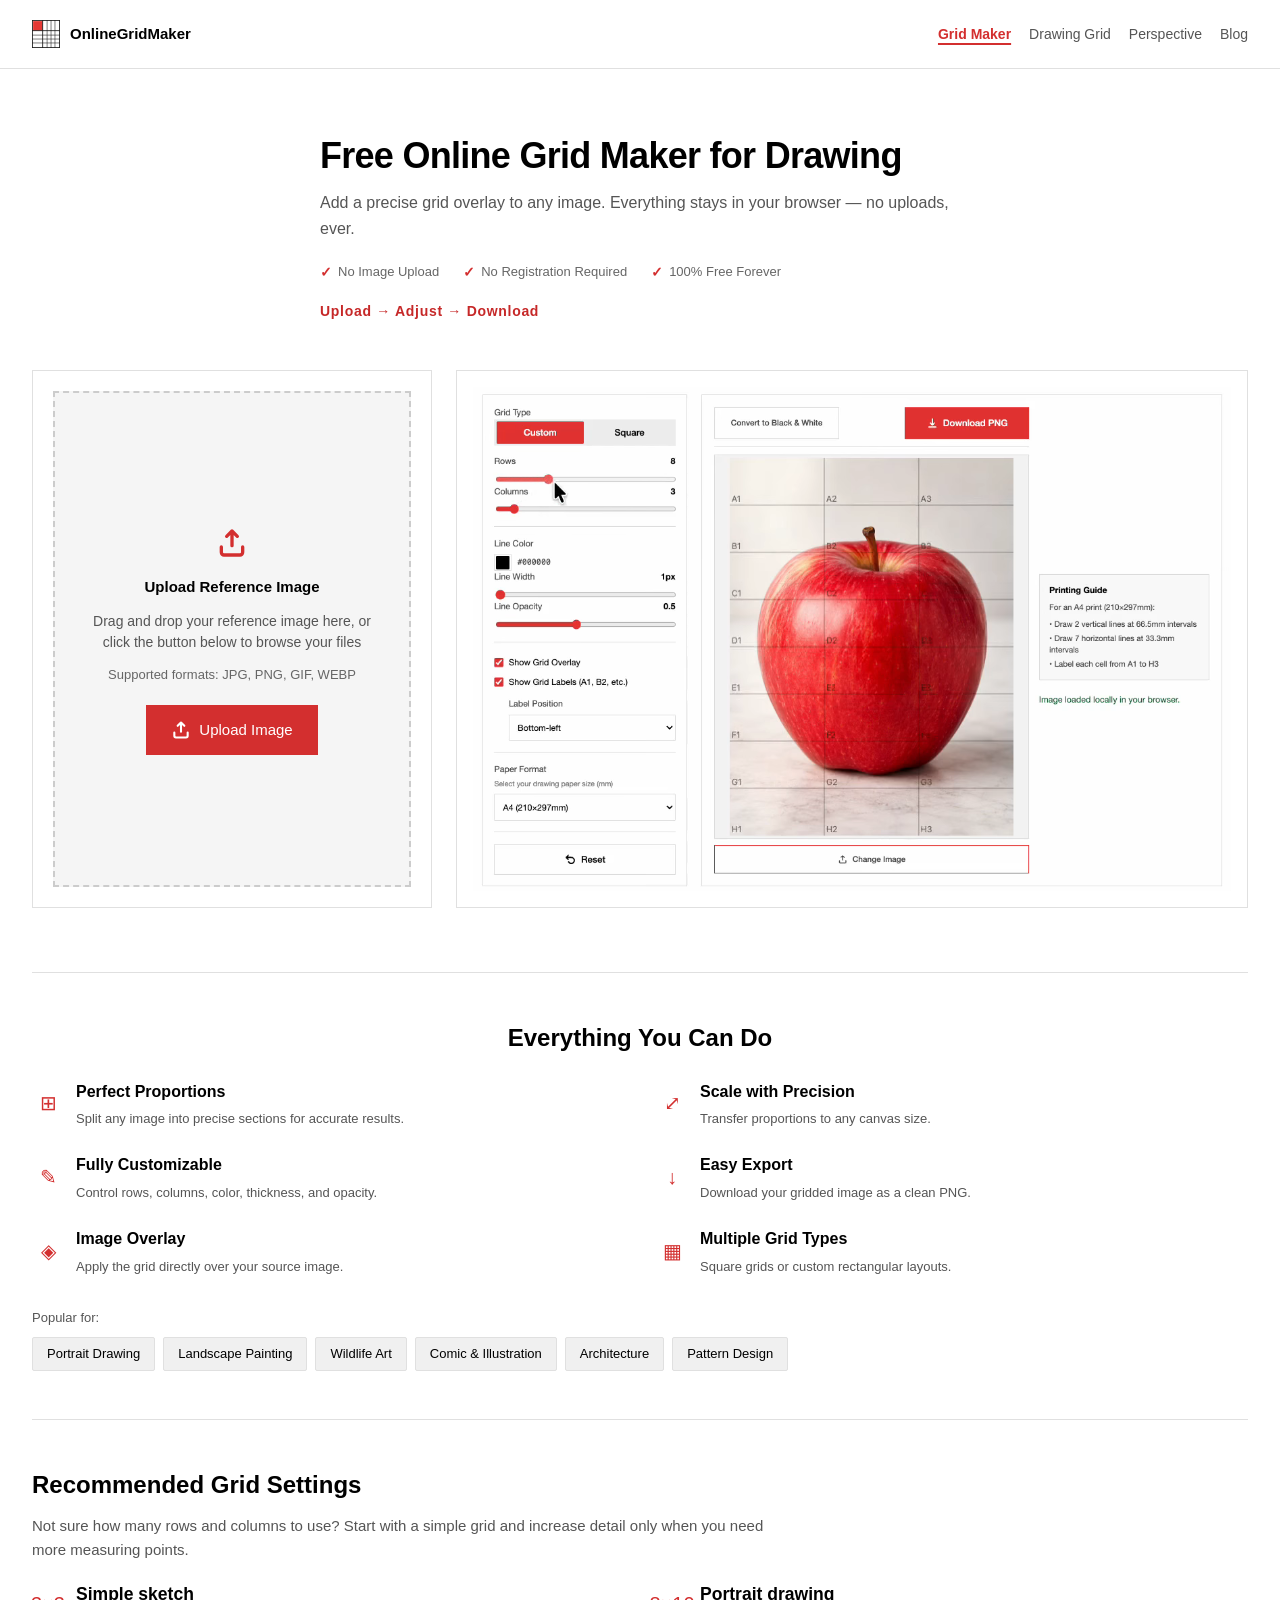
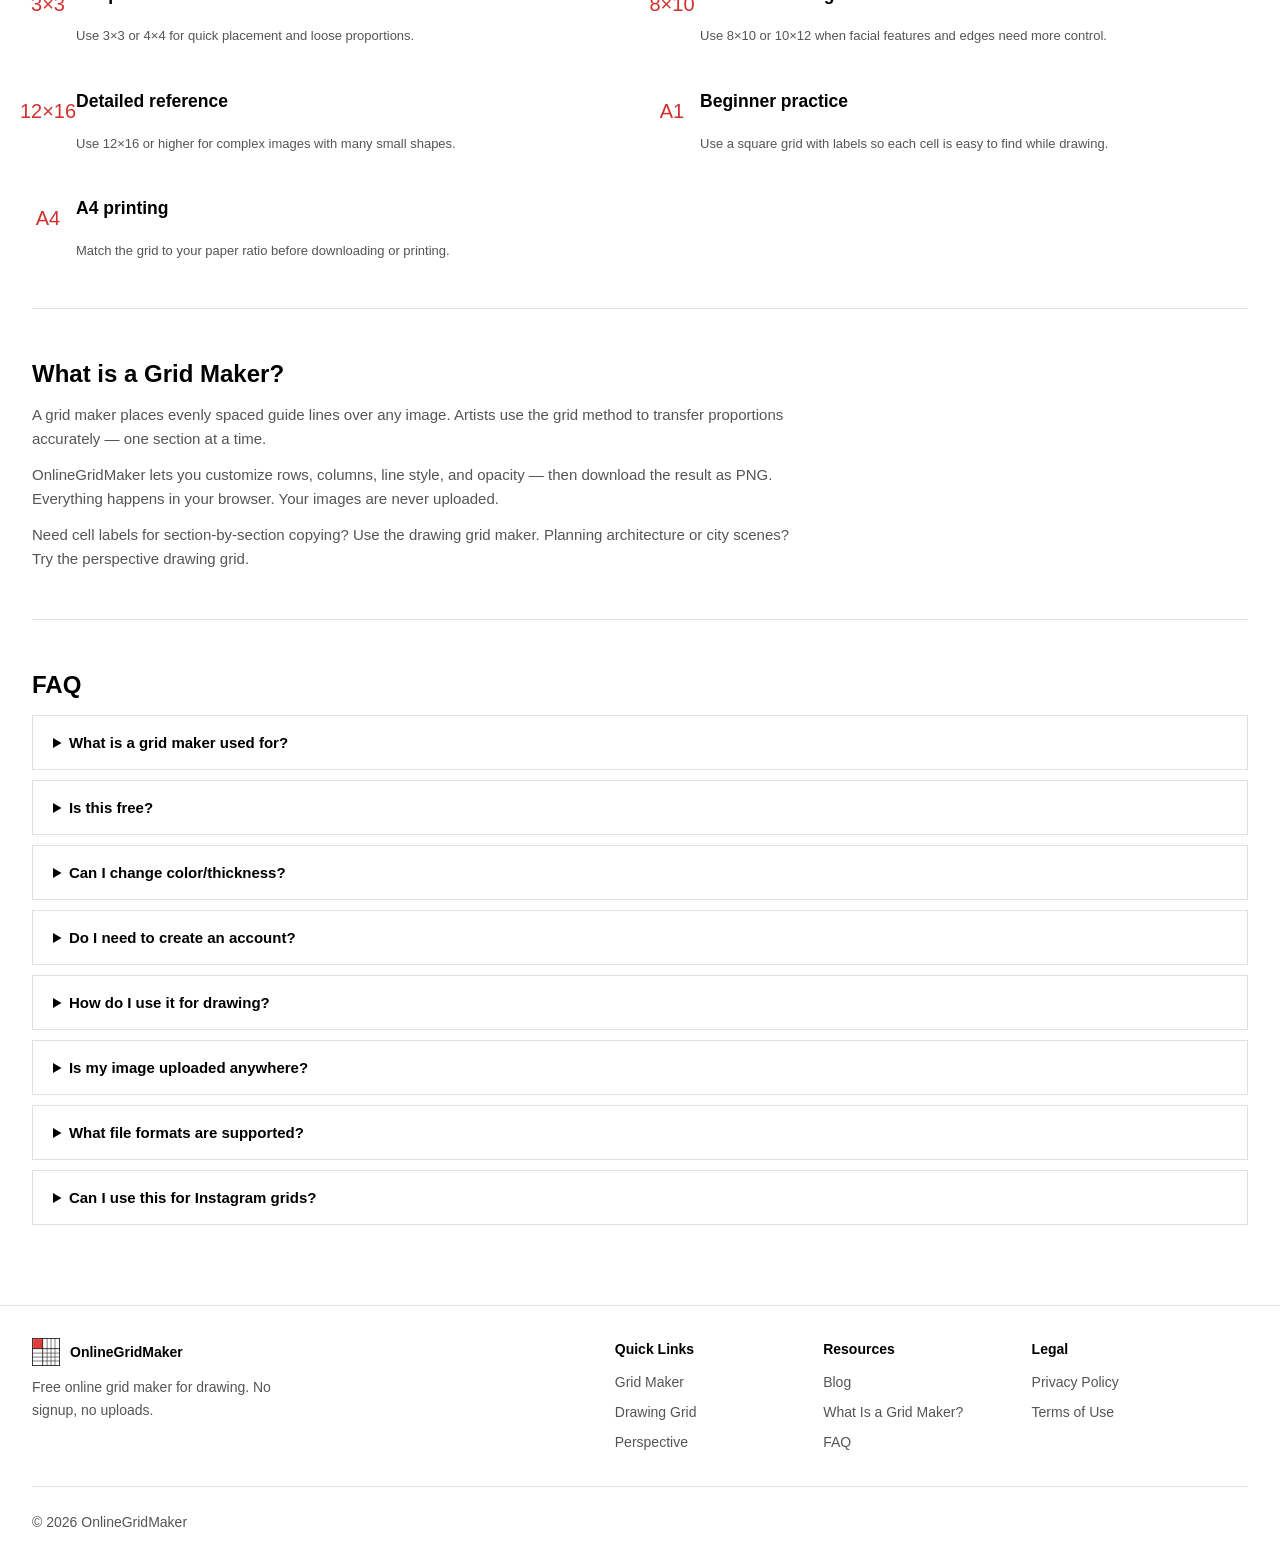
==== commit 8b1c1ddc: "Add post-launch tracking and homepage guidance" ====
--- a/index.html
+++ b/index.html
@@ -12,6 +12,14 @@
       gtag('js', new Date());
 
       gtag('config', 'G-TFB3D4MHC4');
+    </script>
+    <!-- Clarity tracking code for https://onlinegridmaker.com/ -->
+    <script>
+      (function(c,l,a,r,i,t,y){
+        c[a]=c[a]||function(){(c[a].q=c[a].q||[]).push(arguments)};
+        t=l.createElement(r);t.async=1;t.src="https://www.clarity.ms/tag/"+i+"?ref=bwt";
+        y=l.getElementsByTagName(r)[0];y.parentNode.insertBefore(t,y);
+      })(window, document, "clarity", "script", "wtwylsl1hy");
     </script>
     <title>Free Grid Maker for Drawing - Add Grid Overlay</title>
     <meta name="description" content="Add a precise grid overlay to any image for drawing and sketching. Customize rows, columns, line color and thickness. 100% free, no signup, no upload.">
@@ -31,7 +39,7 @@
     <link rel="icon" type="image/png" sizes="64x64" href="/favicon-64.png">
     <link rel="apple-touch-icon" sizes="180x180" href="/apple-touch-icon.png">
     <link rel="icon" href="/favicon.ico">
-    <link rel="stylesheet" href="style.20260517.css">
+    <link rel="stylesheet" href="style.20260520.css">
     <script type="application/ld+json">
       {
         "@context": "https://schema.org",
@@ -142,7 +150,7 @@
         <h1 id="page-title">Free Online Grid Maker for Drawing</h1>
         <p>Add a precise grid overlay to any image. Everything stays in your browser — no uploads, ever.</p>
         <div class="trust-badges" aria-label="Why artists choose OnlineGridMaker">
-          <span class="trust-item"><span class="ti-check" aria-hidden="true">✓</span> Used by Artists Worldwide</span>
+          <span class="trust-item"><span class="ti-check" aria-hidden="true">✓</span> No Image Upload</span>
           <span class="trust-item"><span class="ti-check" aria-hidden="true">✓</span> No Registration Required</span>
           <span class="trust-item"><span class="ti-check" aria-hidden="true">✓</span> 100% Free Forever</span>
         </div>
@@ -392,6 +400,48 @@
         </div>
       </section>
 
+      <section class="content-section" aria-labelledby="recommended-grid-settings-title">
+        <h2 id="recommended-grid-settings-title">Recommended Grid Settings</h2>
+        <p>Not sure how many rows and columns to use? Start with a simple grid and increase detail only when you need more measuring points.</p>
+        <div class="feature-list">
+          <div class="feature-item">
+            <span class="fi-icon" aria-hidden="true">3×3</span>
+            <div>
+              <h3>Simple sketch</h3>
+              <span>Use 3×3 or 4×4 for quick placement and loose proportions.</span>
+            </div>
+          </div>
+          <div class="feature-item">
+            <span class="fi-icon" aria-hidden="true">8×10</span>
+            <div>
+              <h3>Portrait drawing</h3>
+              <span>Use 8×10 or 10×12 when facial features and edges need more control.</span>
+            </div>
+          </div>
+          <div class="feature-item">
+            <span class="fi-icon" aria-hidden="true">12×16</span>
+            <div>
+              <h3>Detailed reference</h3>
+              <span>Use 12×16 or higher for complex images with many small shapes.</span>
+            </div>
+          </div>
+          <div class="feature-item">
+            <span class="fi-icon" aria-hidden="true">A1</span>
+            <div>
+              <h3>Beginner practice</h3>
+              <span>Use a square grid with labels so each cell is easy to find while drawing.</span>
+            </div>
+          </div>
+          <div class="feature-item">
+            <span class="fi-icon" aria-hidden="true">A4</span>
+            <div>
+              <h3>A4 printing</h3>
+              <span>Match the grid to your paper ratio before downloading or printing.</span>
+            </div>
+          </div>
+        </div>
+      </section>
+
       <section class="content-section" aria-labelledby="what-title">
         <h2 id="what-title">What is a Grid Maker?</h2>
         <p>A grid maker places evenly spaced guide lines over any image. Artists use the grid method to transfer proportions accurately — one section at a time.</p>
@@ -491,6 +541,6 @@
       </div>
     </footer>
 
-    <script src="app.20260517.js" defer></script>
+    <script src="app.20260520.js" defer></script>
   </body>
 </html>
--- a/style.20260520.css
+++ b/style.20260520.css
@@ -0,0 +1,1521 @@
+:root {
+  --bg-primary: #ffffff;
+  --bg-secondary: #ffffff;
+  --bg-upload: #f5f5f5;
+  --text-primary: #000000;
+  --text-secondary: #555555;
+  --text-muted: #666666;
+  --accent: #D32F2F;
+  --accent-hover: #C62828;
+  --accent-light: #f0f0f0;
+  --border: #e0e0e0;
+  --border-hover: #D32F2F;
+  --border-focus: #D32F2F;
+  --success: #166534;
+  --error: #cc0000;
+  --radius-sm: 2px;
+  --radius-md: 0px;
+  --radius-lg: 0px;
+  --shadow-sm: none;
+  --shadow-md: none;
+}
+
+* {
+  box-sizing: border-box;
+}
+
+[hidden] {
+  display: none !important;
+}
+
+html {
+  color-scheme: light;
+}
+
+body {
+  margin: 0;
+  background: var(--bg-primary);
+  color: var(--text-primary);
+  font-family: "Helvetica Neue", Helvetica, Arial, "Noto Sans", sans-serif;
+  font-size: 15px;
+  line-height: 1.6;
+}
+
+a {
+  color: inherit;
+  text-decoration: none;
+}
+
+a:hover {
+  color: #000000;
+}
+
+button,
+input,
+select {
+  font: inherit;
+}
+
+button {
+  cursor: pointer;
+}
+
+svg {
+  display: block;
+  width: 20px;
+  height: 20px;
+  fill: none;
+  stroke: currentColor;
+  stroke-linecap: round;
+  stroke-linejoin: round;
+  stroke-width: 2.5;
+}
+
+.site-header {
+  display: flex;
+  align-items: center;
+  justify-content: space-between;
+  gap: 16px;
+  max-width: 1280px;
+  margin: 0 auto;
+  padding: 20px 32px;
+  border-bottom: 1px solid var(--border);
+}
+
+.logo {
+  display: inline-flex;
+  align-items: center;
+  gap: 10px;
+  flex: 0 0 auto;
+  color: var(--text-primary);
+  font-weight: 800;
+  letter-spacing: 0;
+}
+
+.logo-mark {
+  display: block;
+  width: 28px;
+  height: 28px;
+  flex: 0 0 auto;
+}
+
+.logo-wordmark {
+  display: inline-block;
+}
+
+.nav {
+  display: flex;
+  align-items: center;
+  gap: 18px;
+  color: var(--text-secondary);
+  font-size: 14px;
+}
+
+.nav a[aria-current="page"] {
+  color: var(--accent);
+  font-weight: 700;
+  text-decoration: underline;
+  text-decoration-thickness: 2px;
+  text-underline-offset: 4px;
+}
+
+main {
+  max-width: 1280px;
+  margin: 0 auto;
+  padding: 64px 32px 80px;
+}
+
+.hero {
+  max-width: 640px;
+  margin: 0 auto 48px;
+  text-align: left;
+}
+
+.hero h1 {
+  margin: 0 0 12px;
+  font-size: 36px;
+  font-weight: 800;
+  line-height: 1.25;
+  letter-spacing: -0.02em;
+}
+
+.hero p {
+  margin: 0;
+  color: var(--text-secondary);
+  font-size: 16px;
+  line-height: 1.6;
+}
+
+.trust-badges {
+  display: flex;
+  flex-wrap: wrap;
+  gap: 24px;
+  margin: 20px 0 16px;
+}
+
+.trust-item {
+  display: inline-flex;
+  align-items: center;
+  gap: 6px;
+  color: var(--text-muted);
+  font-size: 13px;
+  font-weight: 500;
+}
+
+.ti-check {
+  color: var(--accent);
+  font-weight: 700;
+  font-size: 14px;
+}
+
+.hero .flow-hint {
+  color: #C62828;
+  font-size: 14px;
+  font-weight: 600;
+  letter-spacing: 0.05em;
+}
+
+.tool {
+  display: grid;
+  grid-template-columns: 336px minmax(0, 1fr);
+  gap: 24px;
+  align-items: start;
+  margin-bottom: 56px;
+}
+
+.tool[data-state="editing"],
+.tool:not([data-state]) {
+  align-items: stretch;
+}
+
+.tool[data-state="demo"] {
+  grid-template-columns: 400px minmax(0, 1fr);
+  align-items: stretch;
+}
+
+.preview-card,
+.controls {
+  min-width: 0;
+  background: var(--bg-secondary);
+  border: 1px solid var(--border);
+  border-radius: var(--radius-md);
+}
+
+.preview-card {
+  padding: 20px;
+}
+
+.tool[data-state="editing"] .preview-card:not(.has-sidebar),
+.tool:not([data-state]) .preview-card:not(.has-sidebar) {
+  display: flex;
+  flex-direction: column;
+}
+
+.preview-card.has-sidebar.has-image {
+  display: grid;
+  grid-template-columns: minmax(0, 1fr) 280px;
+  gap: 16px;
+  align-items: stretch;
+}
+
+.preview-card.has-sidebar:not(.has-image) .preview-sidebar {
+  display: none;
+}
+
+.preview-main {
+  display: flex;
+  min-width: 0;
+  min-height: 0;
+  flex-direction: column;
+}
+
+.preview-sidebar {
+  display: flex;
+  min-width: 0;
+  flex-direction: column;
+  justify-content: center;
+  gap: 12px;
+}
+
+.tool[data-state="editing"] .preview-main,
+.tool:not([data-state]) .preview-main {
+  height: 100%;
+}
+
+.tool[data-state="demo"] .preview-card {
+  display: flex;
+  flex-direction: column;
+}
+
+.tool[data-state="demo"] .preview-main {
+  height: 100%;
+}
+
+.tool[data-state="demo"] .upload-zone {
+  flex: 1 1 auto;
+  min-height: 0;
+}
+
+.preview-topbar {
+  display: flex;
+  align-items: center;
+  justify-content: space-between;
+  gap: 8px;
+  margin-bottom: 12px;
+  padding-bottom: 12px;
+  border-bottom: 1px solid var(--border);
+}
+
+.preview-topbar .toggle-btn,
+.preview-topbar .button {
+  width: 205px;
+  min-height: 52px;
+  padding: 12px 24px;
+  border-radius: var(--radius-md);
+}
+
+.upload-zone {
+  display: flex;
+  min-height: 360px;
+  align-items: center;
+  justify-content: center;
+  flex-direction: column;
+  gap: 12px;
+  padding: 24px;
+  background: var(--bg-upload);
+  border: 2px dashed #cccccc;
+  border-radius: var(--radius-lg);
+  color: var(--text-secondary);
+  text-align: center;
+  transition: background-color 160ms ease, border-color 160ms ease;
+}
+
+.upload-zone:hover,
+.upload-zone.is-dragover {
+  background: #fafafa;
+  border-color: var(--accent);
+}
+
+.upload-zone input {
+  position: absolute;
+  width: 1px;
+  height: 1px;
+  overflow: hidden;
+  clip: rect(0, 0, 0, 0);
+  white-space: nowrap;
+}
+
+.upload-icon {
+  display: grid;
+  width: 40px;
+  height: 40px;
+  place-items: center;
+  color: var(--accent);
+}
+
+.upload-icon svg {
+  width: 32px;
+  height: 32px;
+}
+
+.upload-title {
+  color: var(--text-primary);
+  font-weight: 600;
+}
+
+.upload-subtitle {
+  max-width: 320px;
+  color: var(--text-secondary);
+  font-size: 14px;
+  line-height: 1.5;
+}
+
+.upload-note {
+  color: var(--text-muted);
+  font-size: 13px;
+  line-height: 1.5;
+}
+
+.upload-btn {
+  margin-top: 8px;
+}
+
+.message {
+  color: var(--text-muted);
+  font-size: 14px;
+  line-height: 1.5;
+}
+
+.canvas-wrap {
+  display: flex;
+  min-height: 620px;
+  align-items: center;
+  justify-content: center;
+  overflow: hidden;
+  background: var(--bg-upload);
+  border: 1px solid var(--border);
+  border-radius: var(--radius-lg);
+}
+
+.tool[data-state="editing"] .canvas-wrap:not([hidden]),
+.tool:not([data-state]) .canvas-wrap:not([hidden]) {
+  flex: 1 1 auto;
+}
+
+#gridCanvas {
+  display: block;
+  max-width: 100%;
+  max-height: 100%;
+  width: auto;
+  height: auto;
+}
+
+.message {
+  min-height: 22px;
+  margin: 10px 0 0;
+}
+
+.message.is-error {
+  color: var(--error);
+}
+
+.message.is-success {
+  color: var(--success);
+}
+
+.controls {
+  padding: 18px;
+}
+
+.demo-preview {
+  display: flex;
+  min-width: 0;
+  align-items: center;
+  justify-content: center;
+  padding: 16px;
+  border: 1px solid var(--border);
+  border-radius: var(--radius-md);
+  background: var(--bg-secondary);
+}
+
+.demo-preview img,
+.demo-preview video {
+  max-width: 100%;
+  height: auto;
+  border-radius: var(--radius-md);
+}
+
+.demo-preview-poster {
+  display: none;
+}
+
+.tool[data-state="demo"] .demo-preview,
+.tool[data-state="editing"] .controls {
+  animation: fade-slide-in 250ms ease both;
+}
+
+.tool[data-state="demo"] .demo-preview {
+  display: flex;
+}
+
+.tool[data-state="demo"] .controls {
+  display: none;
+}
+
+.tool[data-state="editing"] .demo-preview {
+  display: none;
+}
+
+.tool[data-state="editing"] .controls {
+  display: block;
+}
+
+@keyframes fade-slide-in {
+  from {
+    opacity: 0;
+    transform: translateY(8px);
+  }
+
+  to {
+    opacity: 1;
+    transform: translateY(0);
+  }
+}
+
+.segmented-field {
+  display: grid;
+  gap: 8px;
+  margin: 0 0 16px;
+  padding: 0;
+  border: 0;
+}
+
+.segmented-field legend {
+  margin: 0;
+  padding: 0;
+  color: var(--text-secondary);
+  font-size: 14px;
+  line-height: 1.5;
+}
+
+.segmented-control {
+  display: grid;
+  grid-template-columns: 1fr 1fr;
+  gap: 4px;
+  padding: 4px;
+  border-radius: var(--radius-sm);
+  background: #f0f0f0;
+}
+
+.segmented-option {
+  min-height: 36px;
+  border: 0;
+  border-radius: var(--radius-sm);
+  background: transparent;
+  color: var(--text-primary);
+  font-weight: 500;
+}
+
+.segmented-option.is-active {
+  background: var(--accent);
+  color: #ffffff;
+}
+
+.segmented-option:focus-visible {
+  outline: 2px solid var(--border-focus);
+  outline-offset: 2px;
+}
+
+.control-grid {
+  display: grid;
+  grid-template-columns: 1fr 1fr;
+  gap: 14px;
+}
+
+.field {
+  display: grid;
+  gap: 6px;
+  color: var(--text-secondary);
+  font-size: 14px;
+  line-height: 1.5;
+}
+
+.field span {
+  display: flex;
+  align-items: center;
+  justify-content: space-between;
+  gap: 8px;
+}
+
+.slider-field {
+  gap: 8px;
+}
+
+.slider-field span {
+  display: flex;
+  align-items: center;
+  justify-content: space-between;
+}
+
+.slider-field output {
+  min-width: 2em;
+  color: var(--text-primary);
+  font-size: 14px;
+  font-weight: 600;
+  text-align: right;
+}
+
+.color-field {
+  display: flex;
+  align-items: center;
+  gap: 10px;
+  position: relative;
+}
+
+.color-trigger {
+  display: inline-flex;
+  width: 28px;
+  height: 28px;
+  align-items: center;
+  justify-content: center;
+  padding: 2px;
+  border: 1px solid var(--border);
+  border-radius: var(--radius-sm);
+  background: var(--bg-secondary);
+  cursor: pointer;
+}
+
+.color-trigger:hover {
+  border-color: var(--border-hover);
+}
+
+.color-trigger:focus-visible {
+  outline: 2px solid var(--border-focus);
+  outline-offset: 2px;
+}
+
+.color-swatch {
+  display: block;
+  width: 100%;
+  height: 100%;
+  border-radius: 2px;
+  background: #000000;
+}
+
+.color-hex {
+  color: var(--text-secondary);
+  font-family: "SF Mono", Menlo, Consolas, monospace;
+  font-size: 13px;
+  text-transform: uppercase;
+}
+
+.color-popover {
+  position: absolute;
+  top: calc(100% + 8px);
+  left: 0;
+  z-index: 20;
+  display: grid;
+  gap: 12px;
+  width: 282px;
+  padding: 0 0 12px;
+  border: 1px solid var(--border);
+  border-radius: 2px;
+  background: var(--bg-secondary);
+  box-shadow: 0 2px 8px rgba(0, 0, 0, 0.12);
+}
+
+.color-popover[data-placement="top"] {
+  top: auto;
+  bottom: calc(100% + 8px);
+}
+
+.color-spectrum {
+  display: block;
+  width: 280px;
+  height: 160px;
+  border: 0;
+  border-bottom: 1px solid var(--border);
+  border-radius: 2px 2px 0 0;
+  cursor: crosshair;
+}
+
+.color-toolbar {
+  display: flex;
+  align-items: center;
+  gap: 10px;
+  margin: 0 12px;
+}
+
+.eyedropper-btn {
+  display: inline-flex;
+  width: 22px;
+  height: 22px;
+  align-items: center;
+  justify-content: center;
+  padding: 0;
+  border: 0;
+  background: transparent;
+  color: var(--text-primary);
+  cursor: pointer;
+  flex-shrink: 0;
+}
+
+.eyedropper-btn:hover {
+  color: var(--accent);
+}
+
+.eyedropper-btn svg {
+  width: 18px;
+  height: 18px;
+}
+
+.picker-preview {
+  display: block;
+  width: 24px;
+  height: 24px;
+  border: 1px solid var(--border);
+  border-radius: 50%;
+  background: #000000;
+  flex-shrink: 0;
+}
+
+.color-slider {
+  display: flex;
+  align-items: center;
+  flex: 1;
+  min-width: 0;
+}
+
+.color-slider input[type="range"] {
+  width: 100%;
+  height: 12px;
+  min-height: 12px;
+  margin: 0;
+  padding: 0;
+  border: 0;
+  border-radius: 2px;
+  background: linear-gradient(
+    90deg,
+    #ff0000 0%,
+    #ffff00 17%,
+    #00ff00 33%,
+    #00ffff 50%,
+    #0000ff 67%,
+    #ff00ff 83%,
+    #ff0000 100%
+  );
+  -webkit-appearance: none;
+  appearance: none;
+  cursor: pointer;
+}
+
+.color-slider input[type="range"]::-webkit-slider-thumb {
+  -webkit-appearance: none;
+  appearance: none;
+  width: 14px;
+  height: 14px;
+  border: 2px solid #ffffff;
+  border-radius: 50%;
+  background: transparent;
+  cursor: pointer;
+}
+
+.color-slider input[type="range"]::-moz-range-thumb {
+  width: 14px;
+  height: 14px;
+  border: 2px solid #ffffff;
+  border-radius: 50%;
+  background: transparent;
+  cursor: pointer;
+}
+
+.rgb-grid {
+  display: grid;
+  grid-template-columns: repeat(3, 1fr);
+  gap: 8px;
+  margin: 0 12px;
+}
+
+.rgb-grid label {
+  display: flex;
+  flex-direction: column;
+  align-items: center;
+  gap: 4px;
+  color: var(--text-secondary);
+  font-size: 11px;
+  text-align: center;
+}
+
+.rgb-grid input {
+  min-height: 32px;
+  width: 100%;
+  padding: 6px 4px;
+  border: 1px solid var(--border);
+  border-radius: var(--radius-sm);
+  background: var(--bg-secondary);
+  color: var(--text-primary);
+  text-align: center;
+  font-size: 14px;
+}
+
+.rgb-grid input:focus-visible {
+  outline: 2px solid var(--border-focus);
+  outline-offset: 2px;
+}
+
+.sr-only {
+  position: absolute;
+  width: 1px;
+  height: 1px;
+  padding: 0;
+  margin: -1px;
+  overflow: hidden;
+  clip: rect(0, 0, 0, 0);
+  white-space: nowrap;
+  border: 0;
+}
+
+.field small {
+  display: block;
+  margin: -2px 0 2px;
+  color: var(--text-muted);
+  font-size: 12px;
+  font-weight: 400;
+  line-height: 1.4;
+}
+
+.field-wide {
+  grid-column: 1 / -1;
+}
+
+.field input,
+.field select {
+  min-height: 44px;
+  width: 100%;
+  border: 1px solid var(--border);
+  border-radius: var(--radius-sm);
+  background: var(--bg-secondary);
+  color: var(--text-primary);
+}
+
+.field input[type="number"] {
+  width: 80px;
+  padding: 8px;
+  text-align: center;
+}
+
+.field select {
+  padding: 8px 10px;
+}
+
+.field > input[type="range"] {
+  min-height: 8px;
+  border: 0;
+  border-radius: 2px;
+  background: #e0e0e0;
+  accent-color: var(--accent);
+}
+
+.field input:focus-visible,
+.field select:focus-visible,
+.checks input:focus-visible,
+.button:focus-visible,
+.upload-zone:focus-within {
+  outline: 2px solid var(--border-focus);
+  outline-offset: 2px;
+}
+
+output {
+  color: var(--text-primary);
+  font-size: 12px;
+}
+
+.control-divider {
+  height: 1px;
+  margin: 18px 0;
+  background: var(--border);
+}
+
+.checks {
+  display: grid;
+  gap: 10px;
+  color: var(--text-primary);
+  font-size: 14px;
+}
+
+.checks label {
+  display: flex;
+  min-height: 32px;
+  align-items: center;
+  gap: 8px;
+}
+
+.checks input {
+  width: 16px;
+  height: 16px;
+  margin: 0;
+  accent-color: var(--accent);
+}
+
+.show-grid-toggle {
+  display: flex;
+  min-height: 32px;
+  align-items: center;
+  gap: 8px;
+  color: var(--text-primary);
+  font-size: 14px;
+}
+
+.show-grid-toggle input {
+  width: 16px;
+  height: 16px;
+  margin: 0;
+  accent-color: var(--accent);
+}
+
+.label-options {
+  display: grid;
+  gap: 10px;
+}
+
+.label-options > label:first-child {
+  display: flex;
+  min-height: 32px;
+  align-items: center;
+  gap: 8px;
+  color: var(--text-primary);
+  font-size: 14px;
+}
+
+.label-options > label:first-child input {
+  width: 16px;
+  height: 16px;
+  margin: 0;
+  accent-color: var(--accent);
+}
+
+.label-position {
+  display: none;
+  margin-left: 24px;
+}
+
+.label-position.is-visible {
+  display: grid;
+}
+
+.paper-format {
+  display: grid;
+  gap: 14px;
+}
+
+.custom-paper-grid {
+  display: grid;
+  grid-template-columns: 1fr 1fr;
+  gap: 14px;
+}
+
+.printing-guide {
+  padding: 16px;
+  border: 1px solid var(--border);
+  border-radius: var(--radius-md);
+  background: #f9fafb;
+  color: var(--text-secondary);
+  font-size: 13px;
+  line-height: 1.5;
+}
+
+.printing-guide-title {
+  margin: 0 0 8px;
+  color: var(--text-primary);
+  font-size: 14px;
+  font-weight: 600;
+  line-height: 1.4;
+}
+
+.printing-guide p {
+  margin: 0 0 8px;
+}
+
+.printing-guide ul {
+  display: grid;
+  gap: 4px;
+  margin: 0;
+  padding: 0;
+  list-style: none;
+}
+
+.printing-guide li::before {
+  content: "• ";
+}
+
+.change-image-btn {
+  display: inline-flex;
+  min-height: 36px;
+  padding: 8px 16px;
+  margin-top: 10px;
+  border: 1px solid var(--border-hover);
+  border-radius: var(--radius-sm);
+  background: var(--bg-secondary);
+  color: var(--text-secondary);
+  font-size: 13px;
+  font-weight: 500;
+  gap: 6px;
+  transition: background-color 160ms ease, border-color 160ms ease;
+}
+
+.change-image-btn:hover {
+  background: var(--accent-light);
+  border-color: var(--accent);
+  color: var(--accent);
+}
+
+.change-image-btn svg {
+  width: 16px;
+  height: 16px;
+}
+
+.toggle-btn {
+  display: inline-flex;
+  min-height: 36px;
+  align-items: center;
+  justify-content: center;
+  padding: 8px 16px;
+  border: 1px solid var(--border);
+  border-radius: var(--radius-sm);
+  background: var(--bg-secondary);
+  color: var(--text-secondary);
+  font-size: 13px;
+  font-weight: 500;
+  transition: background-color 160ms ease, border-color 160ms ease, color 160ms ease;
+}
+
+.toggle-btn:hover {
+  background: var(--accent-light);
+  border-color: var(--accent);
+  color: var(--accent);
+}
+
+.toggle-btn.is-active {
+  border-color: var(--accent);
+  background: var(--accent-light);
+  color: var(--accent);
+}
+
+.features-compact {
+  margin-top: 64px;
+  padding-top: 48px;
+  border-top: 1px solid var(--border);
+}
+
+.features-compact h2 {
+  margin: 0 0 24px;
+  font-size: 24px;
+  font-weight: 700;
+  line-height: 1.4;
+  letter-spacing: 0;
+  text-align: center;
+}
+
+.feature-list {
+  display: grid;
+  grid-template-columns: repeat(2, minmax(0, 1fr));
+  gap: 24px 32px;
+  margin-bottom: 32px;
+}
+
+.feature-item {
+  display: flex;
+  min-width: 0;
+  align-items: center;
+  gap: 12px;
+}
+
+.fi-icon {
+  display: inline-flex;
+  width: 32px;
+  height: 32px;
+  flex: 0 0 32px;
+  align-items: center;
+  justify-content: center;
+  color: var(--accent);
+  font-size: 20px;
+  line-height: 1;
+}
+
+.feature-item div {
+  display: grid;
+  min-width: 0;
+  gap: 2px;
+}
+
+.features-compact h3 {
+  margin: 0 0 0.25rem;
+  font-size: 1rem;
+  font-weight: 700;
+}
+
+.feature-item div span {
+  color: var(--text-secondary);
+  font-size: 13px;
+  line-height: 1.4;
+  white-space: nowrap;
+}
+
+.use-tags-label {
+  margin-bottom: 8px;
+  color: var(--text-secondary);
+  font-size: 13px;
+}
+
+.use-tags {
+  display: flex;
+  flex-wrap: wrap;
+  gap: 8px;
+}
+
+.use-tag {
+  display: inline-block;
+  padding: 6px 14px;
+  border: 1px solid #e0e0e0;
+  border-radius: 2px;
+  background: #f0f0f0;
+  font-size: 13px;
+}
+
+.actions {
+  display: grid;
+  gap: 10px;
+  margin-top: 20px;
+}
+
+.button {
+  display: inline-flex;
+  min-height: 46px;
+  align-items: center;
+  justify-content: center;
+  gap: 8px;
+  padding: 12px 24px;
+  border-radius: var(--radius-md);
+  font-weight: 500;
+  transition: background-color 160ms ease, border-color 160ms ease, color 160ms ease;
+}
+
+.button:disabled {
+  cursor: not-allowed;
+  opacity: 0.55;
+}
+
+.primary {
+  border: 1px solid var(--accent);
+  background: var(--accent);
+  color: #ffffff;
+}
+
+.primary:hover:not(:disabled) {
+  background: var(--accent-hover);
+  border-color: var(--accent-hover);
+}
+
+.secondary {
+  border: 1px solid var(--border);
+  background: transparent;
+  color: var(--text-primary);
+}
+
+.secondary:hover {
+  background: #f5f5f5;
+  border-color: var(--border-hover);
+}
+
+.content-section {
+  margin-top: 48px;
+  padding-top: 48px;
+  border-top: 1px solid var(--border);
+}
+
+.content-section h2 {
+  margin: 0 0 12px;
+  font-size: 24px;
+  font-weight: 700;
+  line-height: 1.4;
+  letter-spacing: 0;
+}
+
+.content-section p {
+  max-width: 760px;
+  margin: 0;
+  color: var(--text-secondary);
+}
+
+.content-section p + p {
+  margin-top: 12px;
+}
+
+.blog-list {
+  display: grid;
+  max-width: 860px;
+  margin: 0 auto;
+  gap: 20px;
+}
+
+.blog-card {
+  display: grid;
+  padding: 24px;
+  border: 1px solid var(--border);
+  border-radius: var(--radius-md);
+  background: var(--bg-secondary);
+}
+
+.blog-card h2 {
+  margin: 6px 0 8px;
+  font-size: 24px;
+  font-weight: 700;
+  line-height: 1.35;
+  letter-spacing: 0;
+}
+
+.blog-card p {
+  max-width: 720px;
+  margin: 0;
+  color: var(--text-secondary);
+}
+
+.blog-card .text-link {
+  justify-self: start;
+  margin-top: 14px;
+}
+
+.article {
+  max-width: 780px;
+  margin: 0 auto;
+}
+
+.breadcrumb {
+  margin: 0 0 16px;
+  color: var(--text-secondary);
+  font-size: 14px;
+}
+
+.article-header h1 {
+  margin: 0 0 14px;
+  font-size: 38px;
+  font-weight: 800;
+  line-height: 1.22;
+  letter-spacing: 0;
+}
+
+.article-header p:last-child {
+  max-width: 720px;
+  margin: 0;
+  color: var(--text-secondary);
+  font-size: 17px;
+}
+
+.article-meta {
+  margin: 0;
+  color: var(--text-muted);
+  font-size: 13px;
+  font-weight: 600;
+  letter-spacing: 0.04em;
+  text-transform: uppercase;
+}
+
+.text-link {
+  display: inline-flex;
+  color: var(--accent);
+  font-weight: 700;
+  text-decoration: underline;
+  text-decoration-thickness: 1px;
+  text-underline-offset: 3px;
+}
+
+.article-list {
+  display: grid;
+  max-width: 720px;
+  margin: 0 0 16px;
+  padding-left: 20px;
+  gap: 8px;
+  color: var(--text-secondary);
+}
+
+.article-cta {
+  margin: 36px 0 0;
+}
+
+.faq {
+  display: grid;
+  gap: 10px;
+}
+
+.faq h2 {
+  margin-bottom: 4px;
+}
+
+.faq details {
+  border: 1px solid var(--border);
+  border-radius: var(--radius-md);
+  background: var(--bg-secondary);
+}
+
+.faq summary {
+  cursor: pointer;
+  padding: 16px 20px;
+  font-weight: 700;
+  line-height: 1.4;
+}
+
+.faq summary h3 {
+  display: inline;
+  margin: 0;
+  font-size: inherit;
+  font-weight: inherit;
+  line-height: inherit;
+}
+
+.faq details p {
+  padding: 0 20px 20px;
+}
+
+.site-footer {
+  max-width: 1280px;
+  margin: 0 auto;
+  padding: 32px 32px;
+  border-top: 1px solid var(--border);
+  color: var(--text-secondary);
+  font-size: 14px;
+}
+
+.footer-content {
+  display: grid;
+  grid-template-columns: minmax(220px, 1.1fr) minmax(360px, 1.2fr) auto;
+  align-items: start;
+  gap: 28px;
+}
+
+.footer-brand {
+  display: grid;
+  gap: 10px;
+}
+
+.footer-brand p {
+  max-width: 280px;
+  margin: 0;
+  color: var(--text-secondary);
+}
+
+.footer-links {
+  display: grid;
+  grid-template-columns: repeat(3, minmax(0, 1fr));
+  gap: 20px;
+}
+
+.link-group {
+  display: grid;
+  align-content: start;
+  gap: 8px;
+}
+
+.link-group h4 {
+  margin: 0 0 2px;
+  color: var(--text-primary);
+  font-size: 14px;
+  font-weight: 700;
+}
+
+.link-group a {
+  color: var(--text-secondary);
+}
+
+.footer-social {
+  display: flex;
+  gap: 8px;
+}
+
+.footer-social a {
+  display: inline-flex;
+  width: 36px;
+  height: 36px;
+  align-items: center;
+  justify-content: center;
+  border: 1px solid var(--border);
+  border-radius: var(--radius-sm);
+  color: var(--text-secondary);
+}
+
+.footer-social a:hover {
+  border-color: var(--accent);
+  color: var(--accent);
+}
+
+.footer-social svg {
+  width: 18px;
+  height: 18px;
+}
+
+.footer-bottom {
+  margin-top: 32px;
+  padding-top: 24px;
+  border-top: 1px solid var(--border);
+}
+
+@media (max-width: 900px) {
+  .preview-card.has-sidebar.has-image {
+    display: flex;
+    flex-direction: column;
+  }
+
+  .preview-sidebar {
+    order: 12;
+  }
+}
+
+@media (max-width: 800px) {
+  .site-header,
+  .site-footer,
+  .footer-content {
+    align-items: flex-start;
+  }
+
+  .site-header {
+    flex-direction: column;
+  }
+
+  .nav {
+    flex-wrap: wrap;
+    row-gap: 8px;
+  }
+
+  main {
+    padding: 48px 20px 64px;
+  }
+
+  .trust-badges {
+    gap: 16px;
+  }
+
+  .hero {
+    margin-bottom: 32px;
+  }
+
+  .tool {
+    grid-template-columns: 1fr;
+  }
+
+  .tool[data-state="demo"] {
+    grid-template-columns: 1fr;
+  }
+
+  .feature-list {
+    grid-template-columns: 1fr;
+  }
+
+  .feature-item {
+    align-items: flex-start;
+  }
+
+  .feature-item div span {
+    white-space: normal;
+  }
+
+  .footer-content {
+    grid-template-columns: 1fr;
+  }
+
+  .footer-links {
+    grid-template-columns: repeat(3, minmax(0, 1fr));
+  }
+
+  .upload-zone {
+    min-height: 280px;
+  }
+
+  .canvas-wrap {
+    min-height: 360px;
+  }
+
+  .controls {
+    padding: 16px;
+  }
+
+  .actions {
+    grid-template-columns: 1fr;
+  }
+
+  .preview-card {
+    display: flex;
+    flex-direction: column;
+  }
+
+  .upload-zone {
+    order: -1;
+  }
+
+  .preview-topbar {
+    order: 10;
+    flex-direction: column;
+    margin-top: 12px;
+    margin-bottom: 0;
+    padding-top: 12px;
+    padding-bottom: 0;
+    border-top: 1px solid var(--border);
+    border-bottom: 0;
+  }
+
+  .preview-topbar .toggle-btn,
+  .preview-topbar .button {
+    width: 100%;
+  }
+
+  .change-image-btn {
+    order: 11;
+  }
+
+  .printing-guide {
+    order: 12;
+  }
+
+  .message {
+    order: 13;
+  }
+
+  .demo-preview video {
+    display: none;
+  }
+
+  .demo-preview-poster {
+    display: block;
+  }
+
+  .demo-preview.is-video-ready video {
+    display: block;
+  }
+
+  .demo-preview.is-video-ready .demo-preview-poster {
+    display: none;
+  }
+}
+
+@media (max-width: 520px) {
+  body {
+    font-size: 15px;
+  }
+
+  .site-header,
+  .site-footer {
+    padding: 16px;
+  }
+
+  .hero h1 {
+    font-size: 28px;
+  }
+
+  .article-header h1 {
+    font-size: 30px;
+  }
+
+  .blog-card {
+    padding: 18px;
+  }
+
+  .control-grid {
+    grid-template-columns: 1fr;
+  }
+
+  .custom-paper-grid {
+    grid-template-columns: 1fr;
+  }
+
+  .footer-links {
+    grid-template-columns: 1fr;
+  }
+
+  .field input[type="number"] {
+    width: 100%;
+  }
+
+  .preview-card {
+    padding: 12px;
+  }
+
+  .upload-zone {
+    min-height: 240px;
+    padding: 18px;
+  }
+
+  .canvas-wrap {
+    min-height: 280px;
+  }
+
+}
+
+@media (prefers-reduced-motion: reduce) {
+  .tool[data-state="demo"] .demo-preview,
+  .tool[data-state="editing"] .controls,
+  .button,
+  .upload-zone,
+  .change-image-btn,
+  .toggle-btn {
+    animation: none;
+    transition: none;
+  }
+}
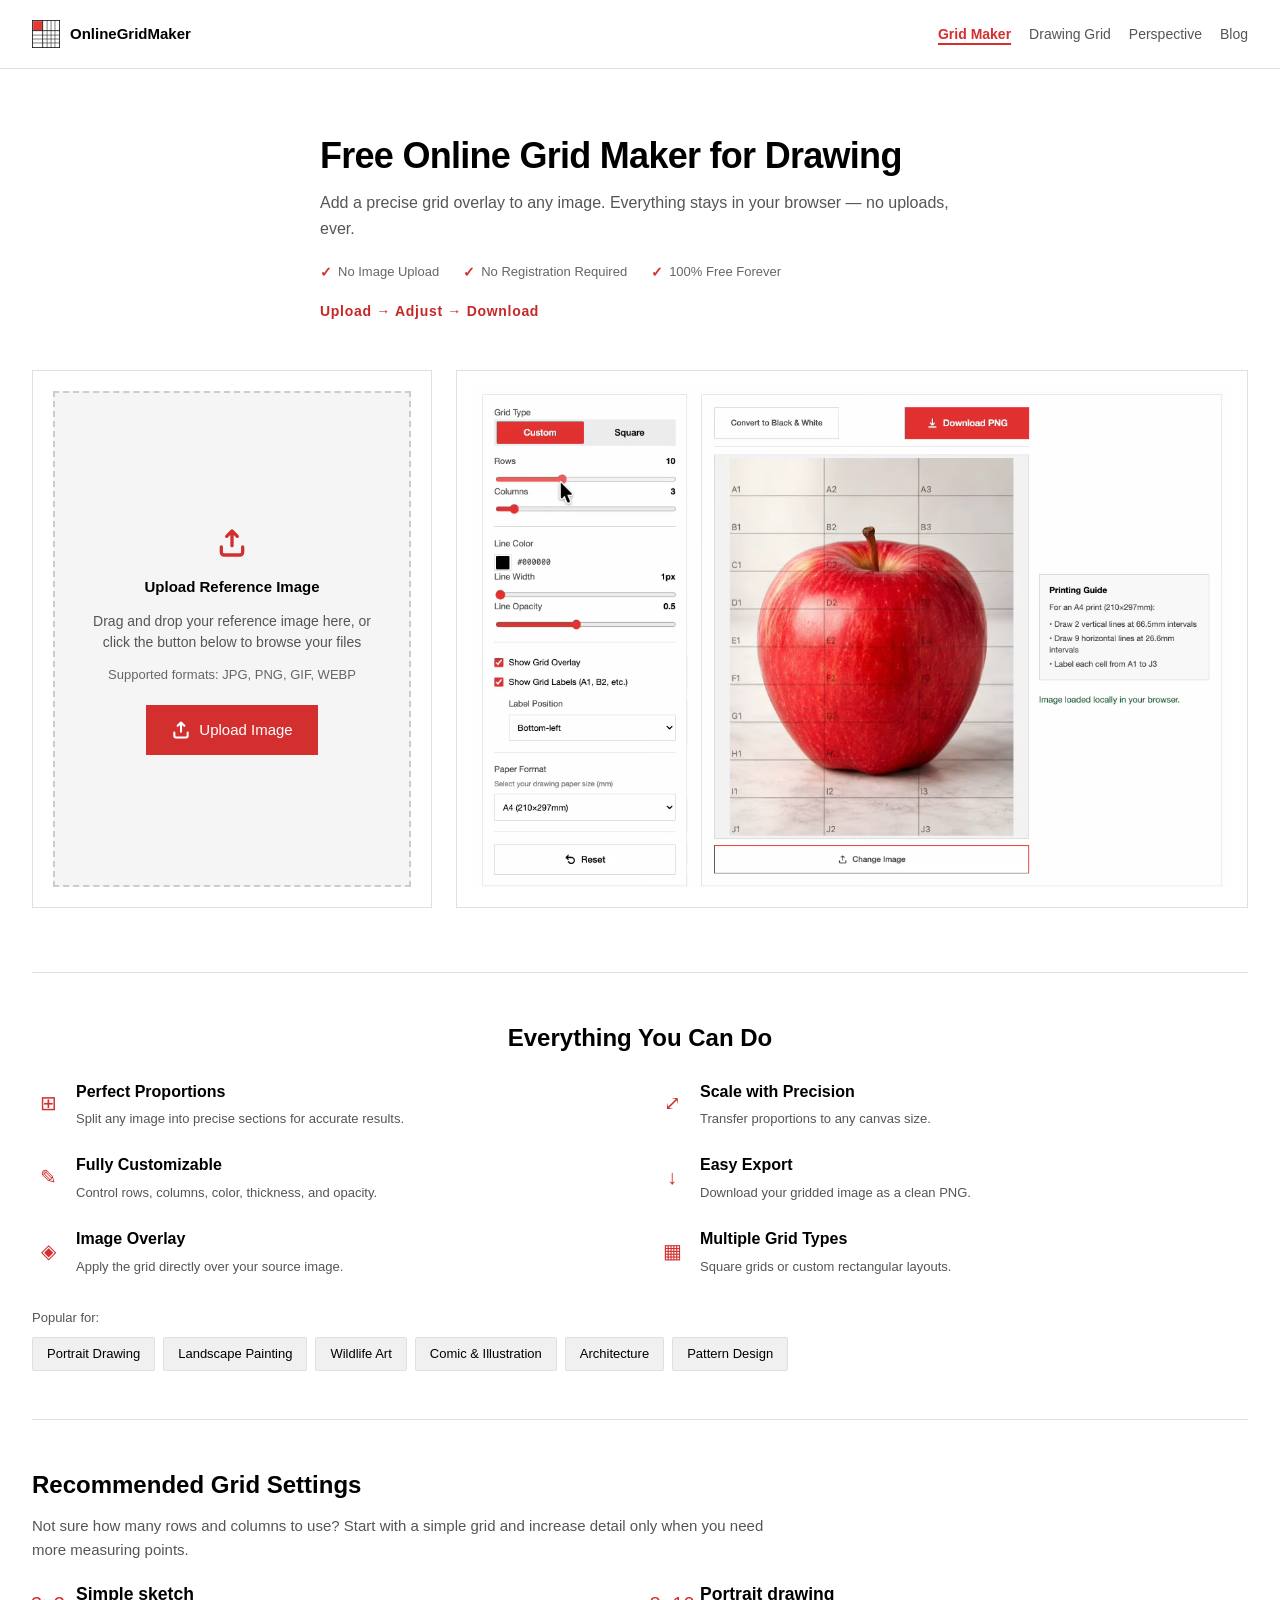
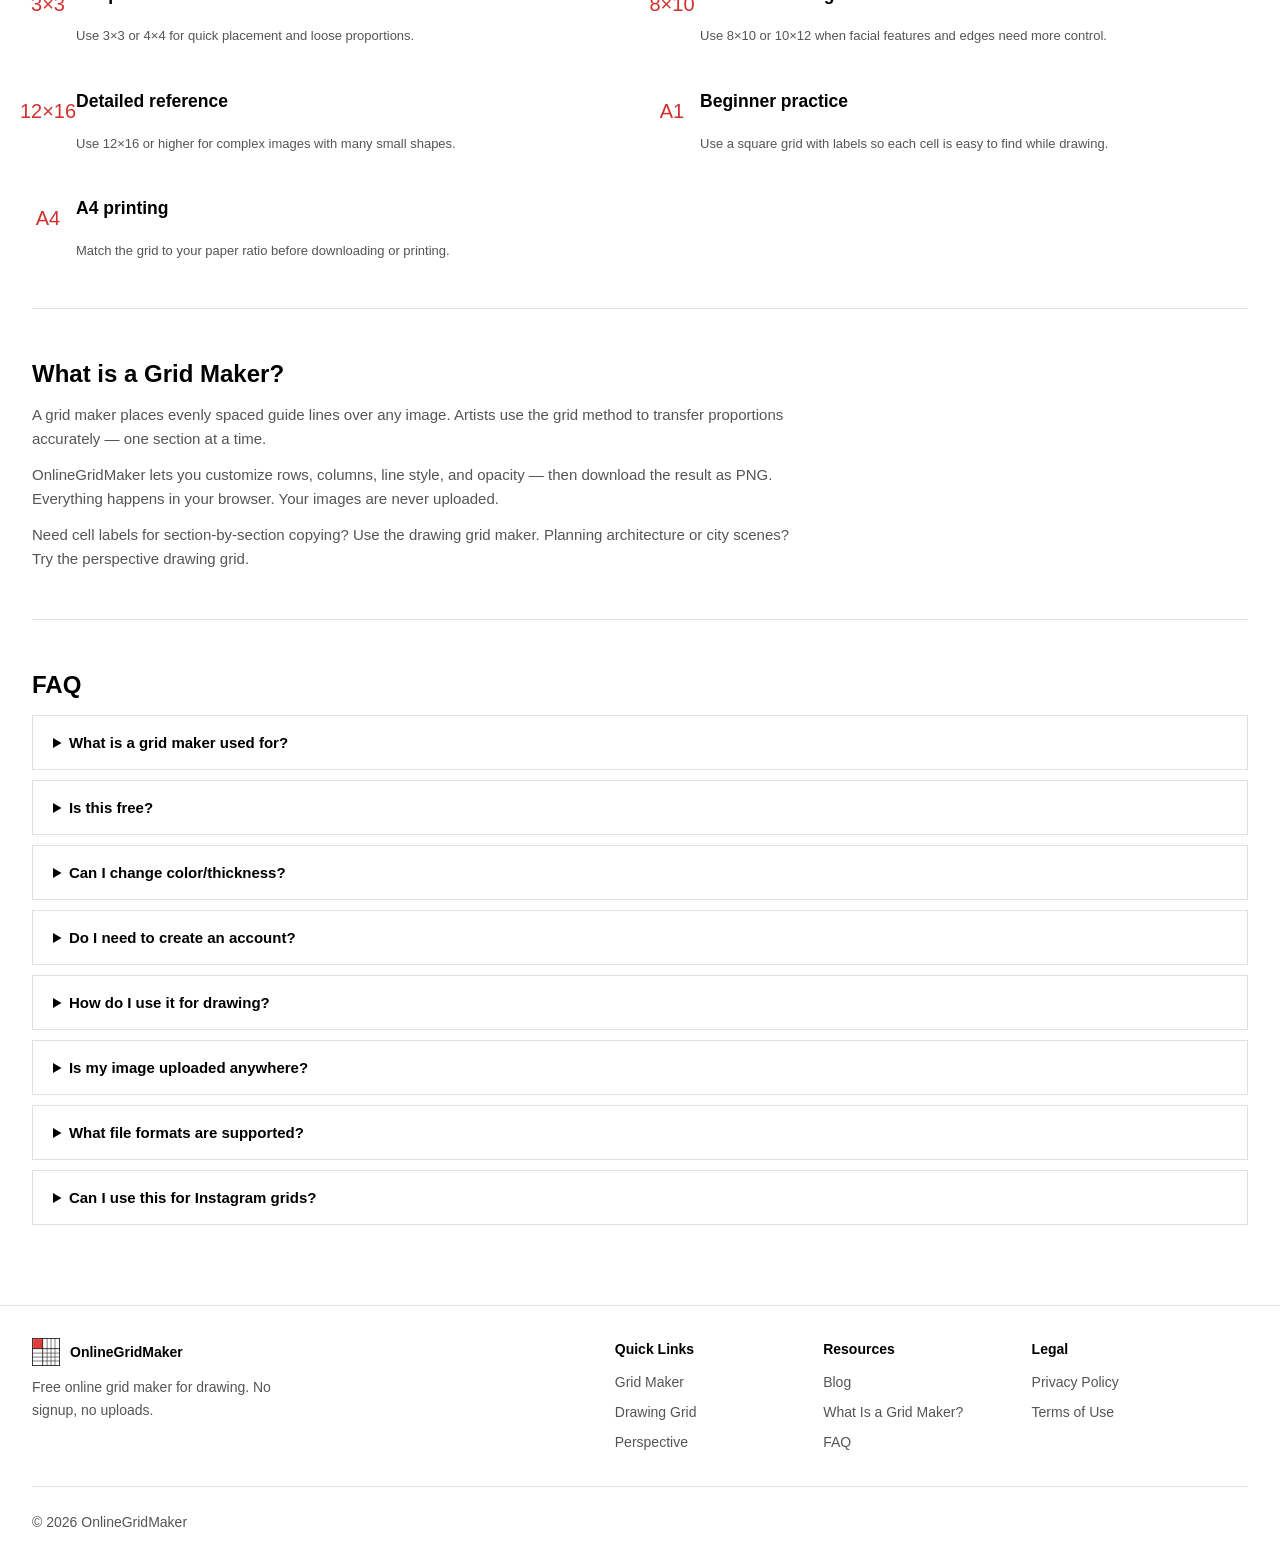
==== commit 7d96cd48: "Stabilize grid label toggle layout" ====
--- a/index.html
+++ b/index.html
@@ -39,7 +39,7 @@
     <link rel="icon" type="image/png" sizes="64x64" href="/favicon-64.png">
     <link rel="apple-touch-icon" sizes="180x180" href="/apple-touch-icon.png">
     <link rel="icon" href="/favicon.ico">
-    <link rel="stylesheet" href="style.20260520.css">
+    <link rel="stylesheet" href="style.20260520a.css">
     <script type="application/ld+json">
       {
         "@context": "https://schema.org",
@@ -541,6 +541,6 @@
       </div>
     </footer>
 
-    <script src="app.20260520.js" defer></script>
+    <script src="app.20260520a.js" defer></script>
   </body>
 </html>
--- a/style.20260520a.css
+++ b/style.20260520a.css
@@ -0,0 +1,1528 @@
+:root {
+  --bg-primary: #ffffff;
+  --bg-secondary: #ffffff;
+  --bg-upload: #f5f5f5;
+  --text-primary: #000000;
+  --text-secondary: #555555;
+  --text-muted: #666666;
+  --accent: #D32F2F;
+  --accent-hover: #C62828;
+  --accent-light: #f0f0f0;
+  --border: #e0e0e0;
+  --border-hover: #D32F2F;
+  --border-focus: #D32F2F;
+  --success: #166534;
+  --error: #cc0000;
+  --radius-sm: 2px;
+  --radius-md: 0px;
+  --radius-lg: 0px;
+  --shadow-sm: none;
+  --shadow-md: none;
+}
+
+* {
+  box-sizing: border-box;
+}
+
+[hidden] {
+  display: none !important;
+}
+
+html {
+  color-scheme: light;
+}
+
+body {
+  margin: 0;
+  background: var(--bg-primary);
+  color: var(--text-primary);
+  font-family: "Helvetica Neue", Helvetica, Arial, "Noto Sans", sans-serif;
+  font-size: 15px;
+  line-height: 1.6;
+}
+
+a {
+  color: inherit;
+  text-decoration: none;
+}
+
+a:hover {
+  color: #000000;
+}
+
+button,
+input,
+select {
+  font: inherit;
+}
+
+button {
+  cursor: pointer;
+}
+
+svg {
+  display: block;
+  width: 20px;
+  height: 20px;
+  fill: none;
+  stroke: currentColor;
+  stroke-linecap: round;
+  stroke-linejoin: round;
+  stroke-width: 2.5;
+}
+
+.site-header {
+  display: flex;
+  align-items: center;
+  justify-content: space-between;
+  gap: 16px;
+  max-width: 1280px;
+  margin: 0 auto;
+  padding: 20px 32px;
+  border-bottom: 1px solid var(--border);
+}
+
+.logo {
+  display: inline-flex;
+  align-items: center;
+  gap: 10px;
+  flex: 0 0 auto;
+  color: var(--text-primary);
+  font-weight: 800;
+  letter-spacing: 0;
+}
+
+.logo-mark {
+  display: block;
+  width: 28px;
+  height: 28px;
+  flex: 0 0 auto;
+}
+
+.logo-wordmark {
+  display: inline-block;
+}
+
+.nav {
+  display: flex;
+  align-items: center;
+  gap: 18px;
+  color: var(--text-secondary);
+  font-size: 14px;
+}
+
+.nav a[aria-current="page"] {
+  color: var(--accent);
+  font-weight: 700;
+  text-decoration: underline;
+  text-decoration-thickness: 2px;
+  text-underline-offset: 4px;
+}
+
+main {
+  max-width: 1280px;
+  margin: 0 auto;
+  padding: 64px 32px 80px;
+}
+
+.hero {
+  max-width: 640px;
+  margin: 0 auto 48px;
+  text-align: left;
+}
+
+.hero h1 {
+  margin: 0 0 12px;
+  font-size: 36px;
+  font-weight: 800;
+  line-height: 1.25;
+  letter-spacing: -0.02em;
+}
+
+.hero p {
+  margin: 0;
+  color: var(--text-secondary);
+  font-size: 16px;
+  line-height: 1.6;
+}
+
+.trust-badges {
+  display: flex;
+  flex-wrap: wrap;
+  gap: 24px;
+  margin: 20px 0 16px;
+}
+
+.trust-item {
+  display: inline-flex;
+  align-items: center;
+  gap: 6px;
+  color: var(--text-muted);
+  font-size: 13px;
+  font-weight: 500;
+}
+
+.ti-check {
+  color: var(--accent);
+  font-weight: 700;
+  font-size: 14px;
+}
+
+.hero .flow-hint {
+  color: #C62828;
+  font-size: 14px;
+  font-weight: 600;
+  letter-spacing: 0.05em;
+}
+
+.tool {
+  display: grid;
+  grid-template-columns: 336px minmax(0, 1fr);
+  gap: 24px;
+  align-items: start;
+  margin-bottom: 56px;
+}
+
+.tool[data-state="editing"],
+.tool:not([data-state]) {
+  align-items: stretch;
+}
+
+.tool[data-state="demo"] {
+  grid-template-columns: 400px minmax(0, 1fr);
+  align-items: stretch;
+}
+
+.preview-card,
+.controls {
+  min-width: 0;
+  background: var(--bg-secondary);
+  border: 1px solid var(--border);
+  border-radius: var(--radius-md);
+}
+
+.preview-card {
+  padding: 20px;
+}
+
+.tool[data-state="editing"] .preview-card:not(.has-sidebar),
+.tool:not([data-state]) .preview-card:not(.has-sidebar) {
+  display: flex;
+  flex-direction: column;
+}
+
+.preview-card.has-sidebar.has-image {
+  display: grid;
+  grid-template-columns: minmax(0, 1fr) 280px;
+  gap: 16px;
+  align-items: stretch;
+}
+
+.preview-card.has-sidebar:not(.has-image) .preview-sidebar {
+  display: none;
+}
+
+.preview-main {
+  display: flex;
+  min-width: 0;
+  min-height: 0;
+  flex-direction: column;
+}
+
+.preview-sidebar {
+  display: flex;
+  min-width: 0;
+  flex-direction: column;
+  justify-content: center;
+  gap: 12px;
+}
+
+.tool[data-state="editing"] .preview-main,
+.tool:not([data-state]) .preview-main {
+  height: 100%;
+}
+
+.tool[data-state="demo"] .preview-card {
+  display: flex;
+  flex-direction: column;
+}
+
+.tool[data-state="demo"] .preview-main {
+  height: 100%;
+}
+
+.tool[data-state="demo"] .upload-zone {
+  flex: 1 1 auto;
+  min-height: 0;
+}
+
+.preview-topbar {
+  display: flex;
+  align-items: center;
+  justify-content: space-between;
+  gap: 8px;
+  margin-bottom: 12px;
+  padding-bottom: 12px;
+  border-bottom: 1px solid var(--border);
+}
+
+.preview-topbar .toggle-btn,
+.preview-topbar .button {
+  width: 205px;
+  min-height: 52px;
+  padding: 12px 24px;
+  border-radius: var(--radius-md);
+}
+
+.upload-zone {
+  display: flex;
+  min-height: 360px;
+  align-items: center;
+  justify-content: center;
+  flex-direction: column;
+  gap: 12px;
+  padding: 24px;
+  background: var(--bg-upload);
+  border: 2px dashed #cccccc;
+  border-radius: var(--radius-lg);
+  color: var(--text-secondary);
+  text-align: center;
+  transition: background-color 160ms ease, border-color 160ms ease;
+}
+
+.upload-zone:hover,
+.upload-zone.is-dragover {
+  background: #fafafa;
+  border-color: var(--accent);
+}
+
+.upload-zone input {
+  position: absolute;
+  width: 1px;
+  height: 1px;
+  overflow: hidden;
+  clip: rect(0, 0, 0, 0);
+  white-space: nowrap;
+}
+
+.upload-icon {
+  display: grid;
+  width: 40px;
+  height: 40px;
+  place-items: center;
+  color: var(--accent);
+}
+
+.upload-icon svg {
+  width: 32px;
+  height: 32px;
+}
+
+.upload-title {
+  color: var(--text-primary);
+  font-weight: 600;
+}
+
+.upload-subtitle {
+  max-width: 320px;
+  color: var(--text-secondary);
+  font-size: 14px;
+  line-height: 1.5;
+}
+
+.upload-note {
+  color: var(--text-muted);
+  font-size: 13px;
+  line-height: 1.5;
+}
+
+.upload-btn {
+  margin-top: 8px;
+}
+
+.message {
+  color: var(--text-muted);
+  font-size: 14px;
+  line-height: 1.5;
+}
+
+.canvas-wrap {
+  display: flex;
+  min-height: 620px;
+  align-items: center;
+  justify-content: center;
+  overflow: hidden;
+  background: var(--bg-upload);
+  border: 1px solid var(--border);
+  border-radius: var(--radius-lg);
+}
+
+.tool[data-state="editing"] .canvas-wrap:not([hidden]),
+.tool:not([data-state]) .canvas-wrap:not([hidden]) {
+  flex: 1 1 auto;
+}
+
+#gridCanvas {
+  display: block;
+  max-width: 100%;
+  max-height: 100%;
+  width: auto;
+  height: auto;
+}
+
+.message {
+  min-height: 22px;
+  margin: 10px 0 0;
+}
+
+.message.is-error {
+  color: var(--error);
+}
+
+.message.is-success {
+  color: var(--success);
+}
+
+.controls {
+  padding: 18px;
+}
+
+.demo-preview {
+  display: flex;
+  min-width: 0;
+  align-items: center;
+  justify-content: center;
+  padding: 16px;
+  border: 1px solid var(--border);
+  border-radius: var(--radius-md);
+  background: var(--bg-secondary);
+}
+
+.demo-preview img,
+.demo-preview video {
+  max-width: 100%;
+  height: auto;
+  border-radius: var(--radius-md);
+}
+
+.demo-preview-poster {
+  display: none;
+}
+
+.tool[data-state="demo"] .demo-preview,
+.tool[data-state="editing"] .controls {
+  animation: fade-slide-in 250ms ease both;
+}
+
+.tool[data-state="demo"] .demo-preview {
+  display: flex;
+}
+
+.tool[data-state="demo"] .controls {
+  display: none;
+}
+
+.tool[data-state="editing"] .demo-preview {
+  display: none;
+}
+
+.tool[data-state="editing"] .controls {
+  display: block;
+}
+
+@keyframes fade-slide-in {
+  from {
+    opacity: 0;
+    transform: translateY(8px);
+  }
+
+  to {
+    opacity: 1;
+    transform: translateY(0);
+  }
+}
+
+.segmented-field {
+  display: grid;
+  gap: 8px;
+  margin: 0 0 16px;
+  padding: 0;
+  border: 0;
+}
+
+.segmented-field legend {
+  margin: 0;
+  padding: 0;
+  color: var(--text-secondary);
+  font-size: 14px;
+  line-height: 1.5;
+}
+
+.segmented-control {
+  display: grid;
+  grid-template-columns: 1fr 1fr;
+  gap: 4px;
+  padding: 4px;
+  border-radius: var(--radius-sm);
+  background: #f0f0f0;
+}
+
+.segmented-option {
+  min-height: 36px;
+  border: 0;
+  border-radius: var(--radius-sm);
+  background: transparent;
+  color: var(--text-primary);
+  font-weight: 500;
+}
+
+.segmented-option.is-active {
+  background: var(--accent);
+  color: #ffffff;
+}
+
+.segmented-option:focus-visible {
+  outline: 2px solid var(--border-focus);
+  outline-offset: 2px;
+}
+
+.control-grid {
+  display: grid;
+  grid-template-columns: 1fr 1fr;
+  gap: 14px;
+}
+
+.field {
+  display: grid;
+  gap: 6px;
+  color: var(--text-secondary);
+  font-size: 14px;
+  line-height: 1.5;
+}
+
+.field span {
+  display: flex;
+  align-items: center;
+  justify-content: space-between;
+  gap: 8px;
+}
+
+.slider-field {
+  gap: 8px;
+}
+
+.slider-field span {
+  display: flex;
+  align-items: center;
+  justify-content: space-between;
+}
+
+.slider-field output {
+  min-width: 2em;
+  color: var(--text-primary);
+  font-size: 14px;
+  font-weight: 600;
+  text-align: right;
+}
+
+.color-field {
+  display: flex;
+  align-items: center;
+  gap: 10px;
+  position: relative;
+}
+
+.color-trigger {
+  display: inline-flex;
+  width: 28px;
+  height: 28px;
+  align-items: center;
+  justify-content: center;
+  padding: 2px;
+  border: 1px solid var(--border);
+  border-radius: var(--radius-sm);
+  background: var(--bg-secondary);
+  cursor: pointer;
+}
+
+.color-trigger:hover {
+  border-color: var(--border-hover);
+}
+
+.color-trigger:focus-visible {
+  outline: 2px solid var(--border-focus);
+  outline-offset: 2px;
+}
+
+.color-swatch {
+  display: block;
+  width: 100%;
+  height: 100%;
+  border-radius: 2px;
+  background: #000000;
+}
+
+.color-hex {
+  color: var(--text-secondary);
+  font-family: "SF Mono", Menlo, Consolas, monospace;
+  font-size: 13px;
+  text-transform: uppercase;
+}
+
+.color-popover {
+  position: absolute;
+  top: calc(100% + 8px);
+  left: 0;
+  z-index: 20;
+  display: grid;
+  gap: 12px;
+  width: 282px;
+  padding: 0 0 12px;
+  border: 1px solid var(--border);
+  border-radius: 2px;
+  background: var(--bg-secondary);
+  box-shadow: 0 2px 8px rgba(0, 0, 0, 0.12);
+}
+
+.color-popover[data-placement="top"] {
+  top: auto;
+  bottom: calc(100% + 8px);
+}
+
+.color-spectrum {
+  display: block;
+  width: 280px;
+  height: 160px;
+  border: 0;
+  border-bottom: 1px solid var(--border);
+  border-radius: 2px 2px 0 0;
+  cursor: crosshair;
+}
+
+.color-toolbar {
+  display: flex;
+  align-items: center;
+  gap: 10px;
+  margin: 0 12px;
+}
+
+.eyedropper-btn {
+  display: inline-flex;
+  width: 22px;
+  height: 22px;
+  align-items: center;
+  justify-content: center;
+  padding: 0;
+  border: 0;
+  background: transparent;
+  color: var(--text-primary);
+  cursor: pointer;
+  flex-shrink: 0;
+}
+
+.eyedropper-btn:hover {
+  color: var(--accent);
+}
+
+.eyedropper-btn svg {
+  width: 18px;
+  height: 18px;
+}
+
+.picker-preview {
+  display: block;
+  width: 24px;
+  height: 24px;
+  border: 1px solid var(--border);
+  border-radius: 50%;
+  background: #000000;
+  flex-shrink: 0;
+}
+
+.color-slider {
+  display: flex;
+  align-items: center;
+  flex: 1;
+  min-width: 0;
+}
+
+.color-slider input[type="range"] {
+  width: 100%;
+  height: 12px;
+  min-height: 12px;
+  margin: 0;
+  padding: 0;
+  border: 0;
+  border-radius: 2px;
+  background: linear-gradient(
+    90deg,
+    #ff0000 0%,
+    #ffff00 17%,
+    #00ff00 33%,
+    #00ffff 50%,
+    #0000ff 67%,
+    #ff00ff 83%,
+    #ff0000 100%
+  );
+  -webkit-appearance: none;
+  appearance: none;
+  cursor: pointer;
+}
+
+.color-slider input[type="range"]::-webkit-slider-thumb {
+  -webkit-appearance: none;
+  appearance: none;
+  width: 14px;
+  height: 14px;
+  border: 2px solid #ffffff;
+  border-radius: 50%;
+  background: transparent;
+  cursor: pointer;
+}
+
+.color-slider input[type="range"]::-moz-range-thumb {
+  width: 14px;
+  height: 14px;
+  border: 2px solid #ffffff;
+  border-radius: 50%;
+  background: transparent;
+  cursor: pointer;
+}
+
+.rgb-grid {
+  display: grid;
+  grid-template-columns: repeat(3, 1fr);
+  gap: 8px;
+  margin: 0 12px;
+}
+
+.rgb-grid label {
+  display: flex;
+  flex-direction: column;
+  align-items: center;
+  gap: 4px;
+  color: var(--text-secondary);
+  font-size: 11px;
+  text-align: center;
+}
+
+.rgb-grid input {
+  min-height: 32px;
+  width: 100%;
+  padding: 6px 4px;
+  border: 1px solid var(--border);
+  border-radius: var(--radius-sm);
+  background: var(--bg-secondary);
+  color: var(--text-primary);
+  text-align: center;
+  font-size: 14px;
+}
+
+.rgb-grid input:focus-visible {
+  outline: 2px solid var(--border-focus);
+  outline-offset: 2px;
+}
+
+.sr-only {
+  position: absolute;
+  width: 1px;
+  height: 1px;
+  padding: 0;
+  margin: -1px;
+  overflow: hidden;
+  clip: rect(0, 0, 0, 0);
+  white-space: nowrap;
+  border: 0;
+}
+
+.field small {
+  display: block;
+  margin: -2px 0 2px;
+  color: var(--text-muted);
+  font-size: 12px;
+  font-weight: 400;
+  line-height: 1.4;
+}
+
+.field-wide {
+  grid-column: 1 / -1;
+}
+
+.field input,
+.field select {
+  min-height: 44px;
+  width: 100%;
+  border: 1px solid var(--border);
+  border-radius: var(--radius-sm);
+  background: var(--bg-secondary);
+  color: var(--text-primary);
+}
+
+.field input[type="number"] {
+  width: 80px;
+  padding: 8px;
+  text-align: center;
+}
+
+.field select {
+  padding: 8px 10px;
+}
+
+.field > input[type="range"] {
+  min-height: 8px;
+  border: 0;
+  border-radius: 2px;
+  background: #e0e0e0;
+  accent-color: var(--accent);
+}
+
+.field input:focus-visible,
+.field select:focus-visible,
+.checks input:focus-visible,
+.button:focus-visible,
+.upload-zone:focus-within {
+  outline: 2px solid var(--border-focus);
+  outline-offset: 2px;
+}
+
+output {
+  color: var(--text-primary);
+  font-size: 12px;
+}
+
+.control-divider {
+  height: 1px;
+  margin: 18px 0;
+  background: var(--border);
+}
+
+.checks {
+  display: grid;
+  gap: 10px;
+  color: var(--text-primary);
+  font-size: 14px;
+}
+
+.checks label {
+  display: flex;
+  min-height: 32px;
+  align-items: center;
+  gap: 8px;
+}
+
+.checks input {
+  width: 16px;
+  height: 16px;
+  margin: 0;
+  accent-color: var(--accent);
+}
+
+.show-grid-toggle {
+  display: flex;
+  min-height: 32px;
+  align-items: center;
+  gap: 8px;
+  color: var(--text-primary);
+  font-size: 14px;
+}
+
+.show-grid-toggle input {
+  width: 16px;
+  height: 16px;
+  margin: 0;
+  accent-color: var(--accent);
+}
+
+.label-options {
+  display: grid;
+  gap: 10px;
+}
+
+.label-options > label:first-child {
+  display: flex;
+  min-height: 32px;
+  align-items: center;
+  gap: 8px;
+  color: var(--text-primary);
+  font-size: 14px;
+}
+
+.label-options > label:first-child input {
+  width: 16px;
+  height: 16px;
+  margin: 0;
+  accent-color: var(--accent);
+}
+
+.label-position {
+  display: grid;
+  margin-left: 24px;
+}
+
+.label-position.is-disabled {
+  color: var(--text-muted);
+  opacity: 0.58;
+}
+
+.label-position.is-disabled select {
+  background: var(--bg-upload);
+  color: var(--text-muted);
+  cursor: not-allowed;
+}
+
+.paper-format {
+  display: grid;
+  gap: 14px;
+}
+
+.custom-paper-grid {
+  display: grid;
+  grid-template-columns: 1fr 1fr;
+  gap: 14px;
+}
+
+.printing-guide {
+  padding: 16px;
+  border: 1px solid var(--border);
+  border-radius: var(--radius-md);
+  background: #f9fafb;
+  color: var(--text-secondary);
+  font-size: 13px;
+  line-height: 1.5;
+}
+
+.printing-guide-title {
+  margin: 0 0 8px;
+  color: var(--text-primary);
+  font-size: 14px;
+  font-weight: 600;
+  line-height: 1.4;
+}
+
+.printing-guide p {
+  margin: 0 0 8px;
+}
+
+.printing-guide ul {
+  display: grid;
+  gap: 4px;
+  margin: 0;
+  padding: 0;
+  list-style: none;
+}
+
+.printing-guide li::before {
+  content: "• ";
+}
+
+.change-image-btn {
+  display: inline-flex;
+  min-height: 36px;
+  padding: 8px 16px;
+  margin-top: 10px;
+  border: 1px solid var(--border-hover);
+  border-radius: var(--radius-sm);
+  background: var(--bg-secondary);
+  color: var(--text-secondary);
+  font-size: 13px;
+  font-weight: 500;
+  gap: 6px;
+  transition: background-color 160ms ease, border-color 160ms ease;
+}
+
+.change-image-btn:hover {
+  background: var(--accent-light);
+  border-color: var(--accent);
+  color: var(--accent);
+}
+
+.change-image-btn svg {
+  width: 16px;
+  height: 16px;
+}
+
+.toggle-btn {
+  display: inline-flex;
+  min-height: 36px;
+  align-items: center;
+  justify-content: center;
+  padding: 8px 16px;
+  border: 1px solid var(--border);
+  border-radius: var(--radius-sm);
+  background: var(--bg-secondary);
+  color: var(--text-secondary);
+  font-size: 13px;
+  font-weight: 500;
+  transition: background-color 160ms ease, border-color 160ms ease, color 160ms ease;
+}
+
+.toggle-btn:hover {
+  background: var(--accent-light);
+  border-color: var(--accent);
+  color: var(--accent);
+}
+
+.toggle-btn.is-active {
+  border-color: var(--accent);
+  background: var(--accent-light);
+  color: var(--accent);
+}
+
+.features-compact {
+  margin-top: 64px;
+  padding-top: 48px;
+  border-top: 1px solid var(--border);
+}
+
+.features-compact h2 {
+  margin: 0 0 24px;
+  font-size: 24px;
+  font-weight: 700;
+  line-height: 1.4;
+  letter-spacing: 0;
+  text-align: center;
+}
+
+.feature-list {
+  display: grid;
+  grid-template-columns: repeat(2, minmax(0, 1fr));
+  gap: 24px 32px;
+  margin-bottom: 32px;
+}
+
+.feature-item {
+  display: flex;
+  min-width: 0;
+  align-items: center;
+  gap: 12px;
+}
+
+.fi-icon {
+  display: inline-flex;
+  width: 32px;
+  height: 32px;
+  flex: 0 0 32px;
+  align-items: center;
+  justify-content: center;
+  color: var(--accent);
+  font-size: 20px;
+  line-height: 1;
+}
+
+.feature-item div {
+  display: grid;
+  min-width: 0;
+  gap: 2px;
+}
+
+.features-compact h3 {
+  margin: 0 0 0.25rem;
+  font-size: 1rem;
+  font-weight: 700;
+}
+
+.feature-item div span {
+  color: var(--text-secondary);
+  font-size: 13px;
+  line-height: 1.4;
+  white-space: nowrap;
+}
+
+.use-tags-label {
+  margin-bottom: 8px;
+  color: var(--text-secondary);
+  font-size: 13px;
+}
+
+.use-tags {
+  display: flex;
+  flex-wrap: wrap;
+  gap: 8px;
+}
+
+.use-tag {
+  display: inline-block;
+  padding: 6px 14px;
+  border: 1px solid #e0e0e0;
+  border-radius: 2px;
+  background: #f0f0f0;
+  font-size: 13px;
+}
+
+.actions {
+  display: grid;
+  gap: 10px;
+  margin-top: 20px;
+}
+
+.button {
+  display: inline-flex;
+  min-height: 46px;
+  align-items: center;
+  justify-content: center;
+  gap: 8px;
+  padding: 12px 24px;
+  border-radius: var(--radius-md);
+  font-weight: 500;
+  transition: background-color 160ms ease, border-color 160ms ease, color 160ms ease;
+}
+
+.button:disabled {
+  cursor: not-allowed;
+  opacity: 0.55;
+}
+
+.primary {
+  border: 1px solid var(--accent);
+  background: var(--accent);
+  color: #ffffff;
+}
+
+.primary:hover:not(:disabled) {
+  background: var(--accent-hover);
+  border-color: var(--accent-hover);
+}
+
+.secondary {
+  border: 1px solid var(--border);
+  background: transparent;
+  color: var(--text-primary);
+}
+
+.secondary:hover {
+  background: #f5f5f5;
+  border-color: var(--border-hover);
+}
+
+.content-section {
+  margin-top: 48px;
+  padding-top: 48px;
+  border-top: 1px solid var(--border);
+}
+
+.content-section h2 {
+  margin: 0 0 12px;
+  font-size: 24px;
+  font-weight: 700;
+  line-height: 1.4;
+  letter-spacing: 0;
+}
+
+.content-section p {
+  max-width: 760px;
+  margin: 0;
+  color: var(--text-secondary);
+}
+
+.content-section p + p {
+  margin-top: 12px;
+}
+
+.blog-list {
+  display: grid;
+  max-width: 860px;
+  margin: 0 auto;
+  gap: 20px;
+}
+
+.blog-card {
+  display: grid;
+  padding: 24px;
+  border: 1px solid var(--border);
+  border-radius: var(--radius-md);
+  background: var(--bg-secondary);
+}
+
+.blog-card h2 {
+  margin: 6px 0 8px;
+  font-size: 24px;
+  font-weight: 700;
+  line-height: 1.35;
+  letter-spacing: 0;
+}
+
+.blog-card p {
+  max-width: 720px;
+  margin: 0;
+  color: var(--text-secondary);
+}
+
+.blog-card .text-link {
+  justify-self: start;
+  margin-top: 14px;
+}
+
+.article {
+  max-width: 780px;
+  margin: 0 auto;
+}
+
+.breadcrumb {
+  margin: 0 0 16px;
+  color: var(--text-secondary);
+  font-size: 14px;
+}
+
+.article-header h1 {
+  margin: 0 0 14px;
+  font-size: 38px;
+  font-weight: 800;
+  line-height: 1.22;
+  letter-spacing: 0;
+}
+
+.article-header p:last-child {
+  max-width: 720px;
+  margin: 0;
+  color: var(--text-secondary);
+  font-size: 17px;
+}
+
+.article-meta {
+  margin: 0;
+  color: var(--text-muted);
+  font-size: 13px;
+  font-weight: 600;
+  letter-spacing: 0.04em;
+  text-transform: uppercase;
+}
+
+.text-link {
+  display: inline-flex;
+  color: var(--accent);
+  font-weight: 700;
+  text-decoration: underline;
+  text-decoration-thickness: 1px;
+  text-underline-offset: 3px;
+}
+
+.article-list {
+  display: grid;
+  max-width: 720px;
+  margin: 0 0 16px;
+  padding-left: 20px;
+  gap: 8px;
+  color: var(--text-secondary);
+}
+
+.article-cta {
+  margin: 36px 0 0;
+}
+
+.faq {
+  display: grid;
+  gap: 10px;
+}
+
+.faq h2 {
+  margin-bottom: 4px;
+}
+
+.faq details {
+  border: 1px solid var(--border);
+  border-radius: var(--radius-md);
+  background: var(--bg-secondary);
+}
+
+.faq summary {
+  cursor: pointer;
+  padding: 16px 20px;
+  font-weight: 700;
+  line-height: 1.4;
+}
+
+.faq summary h3 {
+  display: inline;
+  margin: 0;
+  font-size: inherit;
+  font-weight: inherit;
+  line-height: inherit;
+}
+
+.faq details p {
+  padding: 0 20px 20px;
+}
+
+.site-footer {
+  max-width: 1280px;
+  margin: 0 auto;
+  padding: 32px 32px;
+  border-top: 1px solid var(--border);
+  color: var(--text-secondary);
+  font-size: 14px;
+}
+
+.footer-content {
+  display: grid;
+  grid-template-columns: minmax(220px, 1.1fr) minmax(360px, 1.2fr) auto;
+  align-items: start;
+  gap: 28px;
+}
+
+.footer-brand {
+  display: grid;
+  gap: 10px;
+}
+
+.footer-brand p {
+  max-width: 280px;
+  margin: 0;
+  color: var(--text-secondary);
+}
+
+.footer-links {
+  display: grid;
+  grid-template-columns: repeat(3, minmax(0, 1fr));
+  gap: 20px;
+}
+
+.link-group {
+  display: grid;
+  align-content: start;
+  gap: 8px;
+}
+
+.link-group h4 {
+  margin: 0 0 2px;
+  color: var(--text-primary);
+  font-size: 14px;
+  font-weight: 700;
+}
+
+.link-group a {
+  color: var(--text-secondary);
+}
+
+.footer-social {
+  display: flex;
+  gap: 8px;
+}
+
+.footer-social a {
+  display: inline-flex;
+  width: 36px;
+  height: 36px;
+  align-items: center;
+  justify-content: center;
+  border: 1px solid var(--border);
+  border-radius: var(--radius-sm);
+  color: var(--text-secondary);
+}
+
+.footer-social a:hover {
+  border-color: var(--accent);
+  color: var(--accent);
+}
+
+.footer-social svg {
+  width: 18px;
+  height: 18px;
+}
+
+.footer-bottom {
+  margin-top: 32px;
+  padding-top: 24px;
+  border-top: 1px solid var(--border);
+}
+
+@media (max-width: 900px) {
+  .preview-card.has-sidebar.has-image {
+    display: flex;
+    flex-direction: column;
+  }
+
+  .preview-sidebar {
+    order: 12;
+  }
+}
+
+@media (max-width: 800px) {
+  .site-header,
+  .site-footer,
+  .footer-content {
+    align-items: flex-start;
+  }
+
+  .site-header {
+    flex-direction: column;
+  }
+
+  .nav {
+    flex-wrap: wrap;
+    row-gap: 8px;
+  }
+
+  main {
+    padding: 48px 20px 64px;
+  }
+
+  .trust-badges {
+    gap: 16px;
+  }
+
+  .hero {
+    margin-bottom: 32px;
+  }
+
+  .tool {
+    grid-template-columns: 1fr;
+  }
+
+  .tool[data-state="demo"] {
+    grid-template-columns: 1fr;
+  }
+
+  .feature-list {
+    grid-template-columns: 1fr;
+  }
+
+  .feature-item {
+    align-items: flex-start;
+  }
+
+  .feature-item div span {
+    white-space: normal;
+  }
+
+  .footer-content {
+    grid-template-columns: 1fr;
+  }
+
+  .footer-links {
+    grid-template-columns: repeat(3, minmax(0, 1fr));
+  }
+
+  .upload-zone {
+    min-height: 280px;
+  }
+
+  .canvas-wrap {
+    min-height: 360px;
+  }
+
+  .controls {
+    padding: 16px;
+  }
+
+  .actions {
+    grid-template-columns: 1fr;
+  }
+
+  .preview-card {
+    display: flex;
+    flex-direction: column;
+  }
+
+  .upload-zone {
+    order: -1;
+  }
+
+  .preview-topbar {
+    order: 10;
+    flex-direction: column;
+    margin-top: 12px;
+    margin-bottom: 0;
+    padding-top: 12px;
+    padding-bottom: 0;
+    border-top: 1px solid var(--border);
+    border-bottom: 0;
+  }
+
+  .preview-topbar .toggle-btn,
+  .preview-topbar .button {
+    width: 100%;
+  }
+
+  .change-image-btn {
+    order: 11;
+  }
+
+  .printing-guide {
+    order: 12;
+  }
+
+  .message {
+    order: 13;
+  }
+
+  .demo-preview video {
+    display: none;
+  }
+
+  .demo-preview-poster {
+    display: block;
+  }
+
+  .demo-preview.is-video-ready video {
+    display: block;
+  }
+
+  .demo-preview.is-video-ready .demo-preview-poster {
+    display: none;
+  }
+}
+
+@media (max-width: 520px) {
+  body {
+    font-size: 15px;
+  }
+
+  .site-header,
+  .site-footer {
+    padding: 16px;
+  }
+
+  .hero h1 {
+    font-size: 28px;
+  }
+
+  .article-header h1 {
+    font-size: 30px;
+  }
+
+  .blog-card {
+    padding: 18px;
+  }
+
+  .control-grid {
+    grid-template-columns: 1fr;
+  }
+
+  .custom-paper-grid {
+    grid-template-columns: 1fr;
+  }
+
+  .footer-links {
+    grid-template-columns: 1fr;
+  }
+
+  .field input[type="number"] {
+    width: 100%;
+  }
+
+  .preview-card {
+    padding: 12px;
+  }
+
+  .upload-zone {
+    min-height: 240px;
+    padding: 18px;
+  }
+
+  .canvas-wrap {
+    min-height: 280px;
+  }
+
+}
+
+@media (prefers-reduced-motion: reduce) {
+  .tool[data-state="demo"] .demo-preview,
+  .tool[data-state="editing"] .controls,
+  .button,
+  .upload-zone,
+  .change-image-btn,
+  .toggle-btn {
+    animation: none;
+    transition: none;
+  }
+}
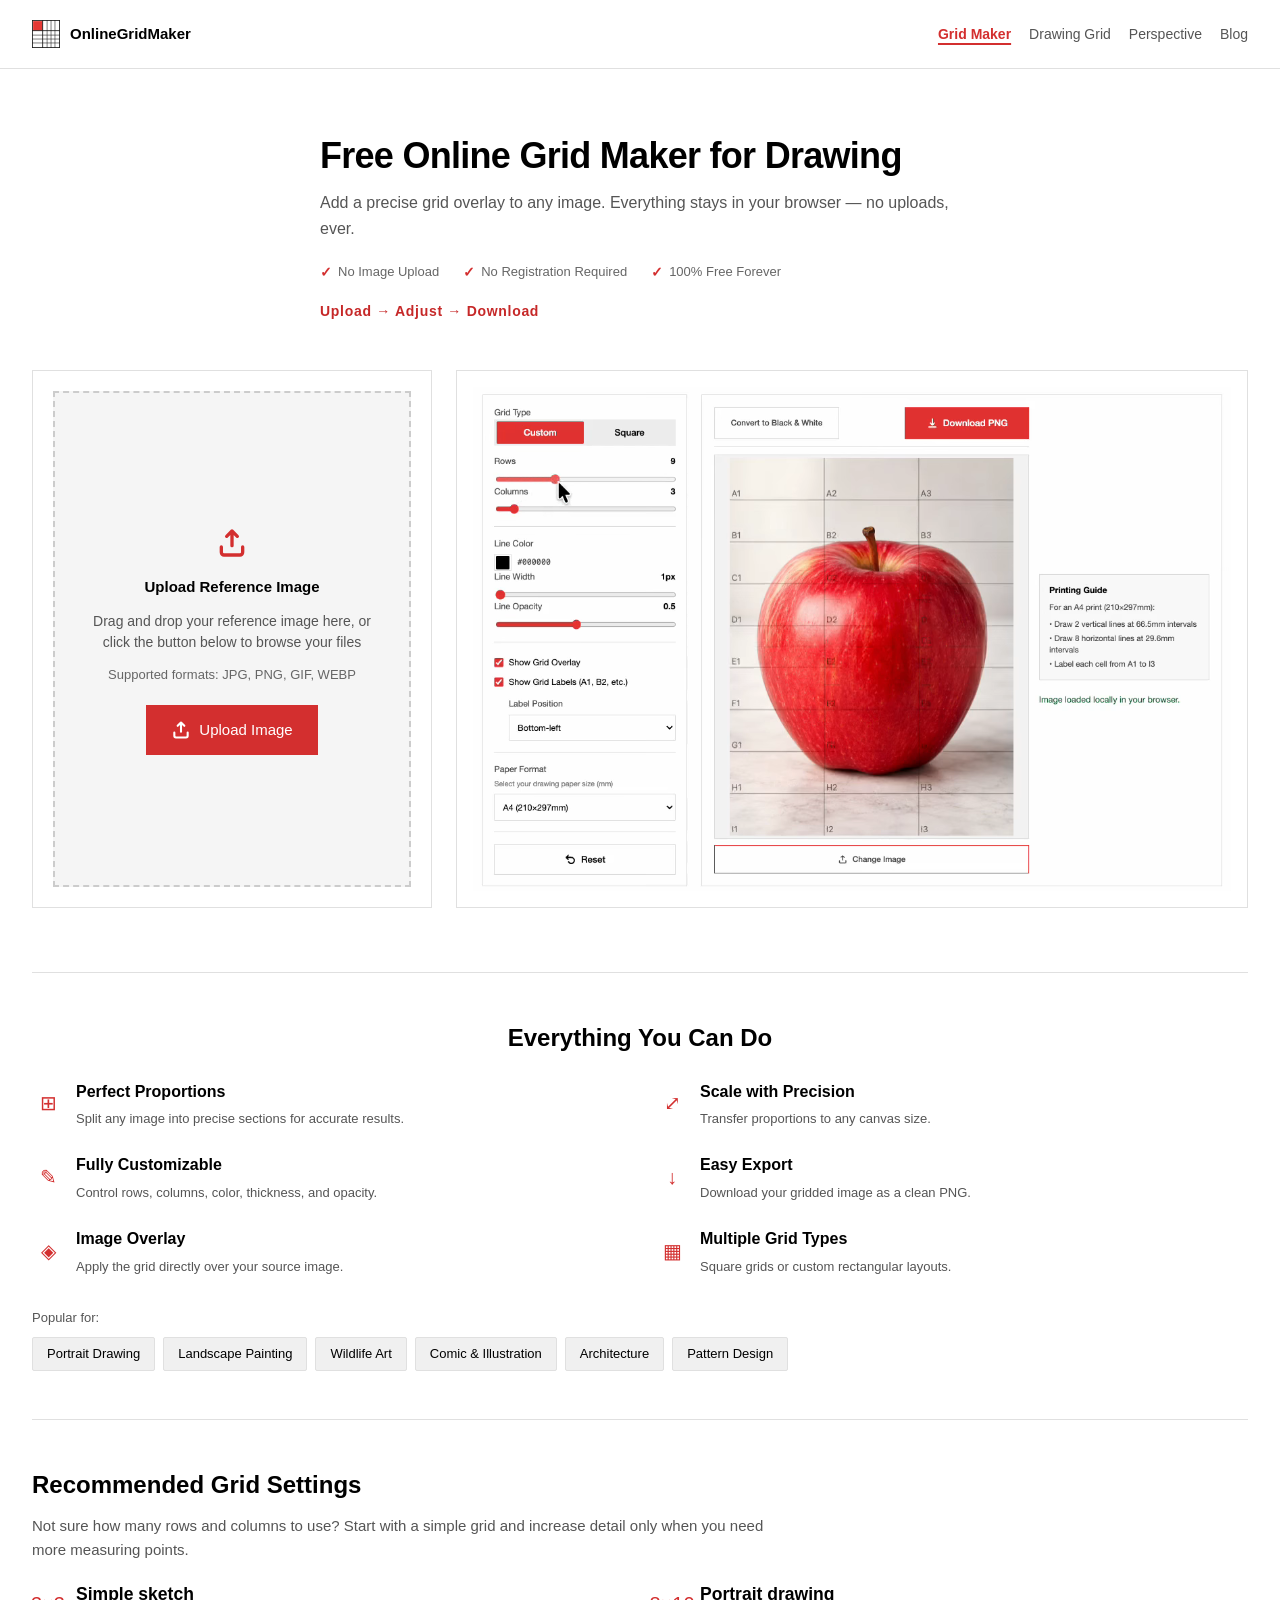
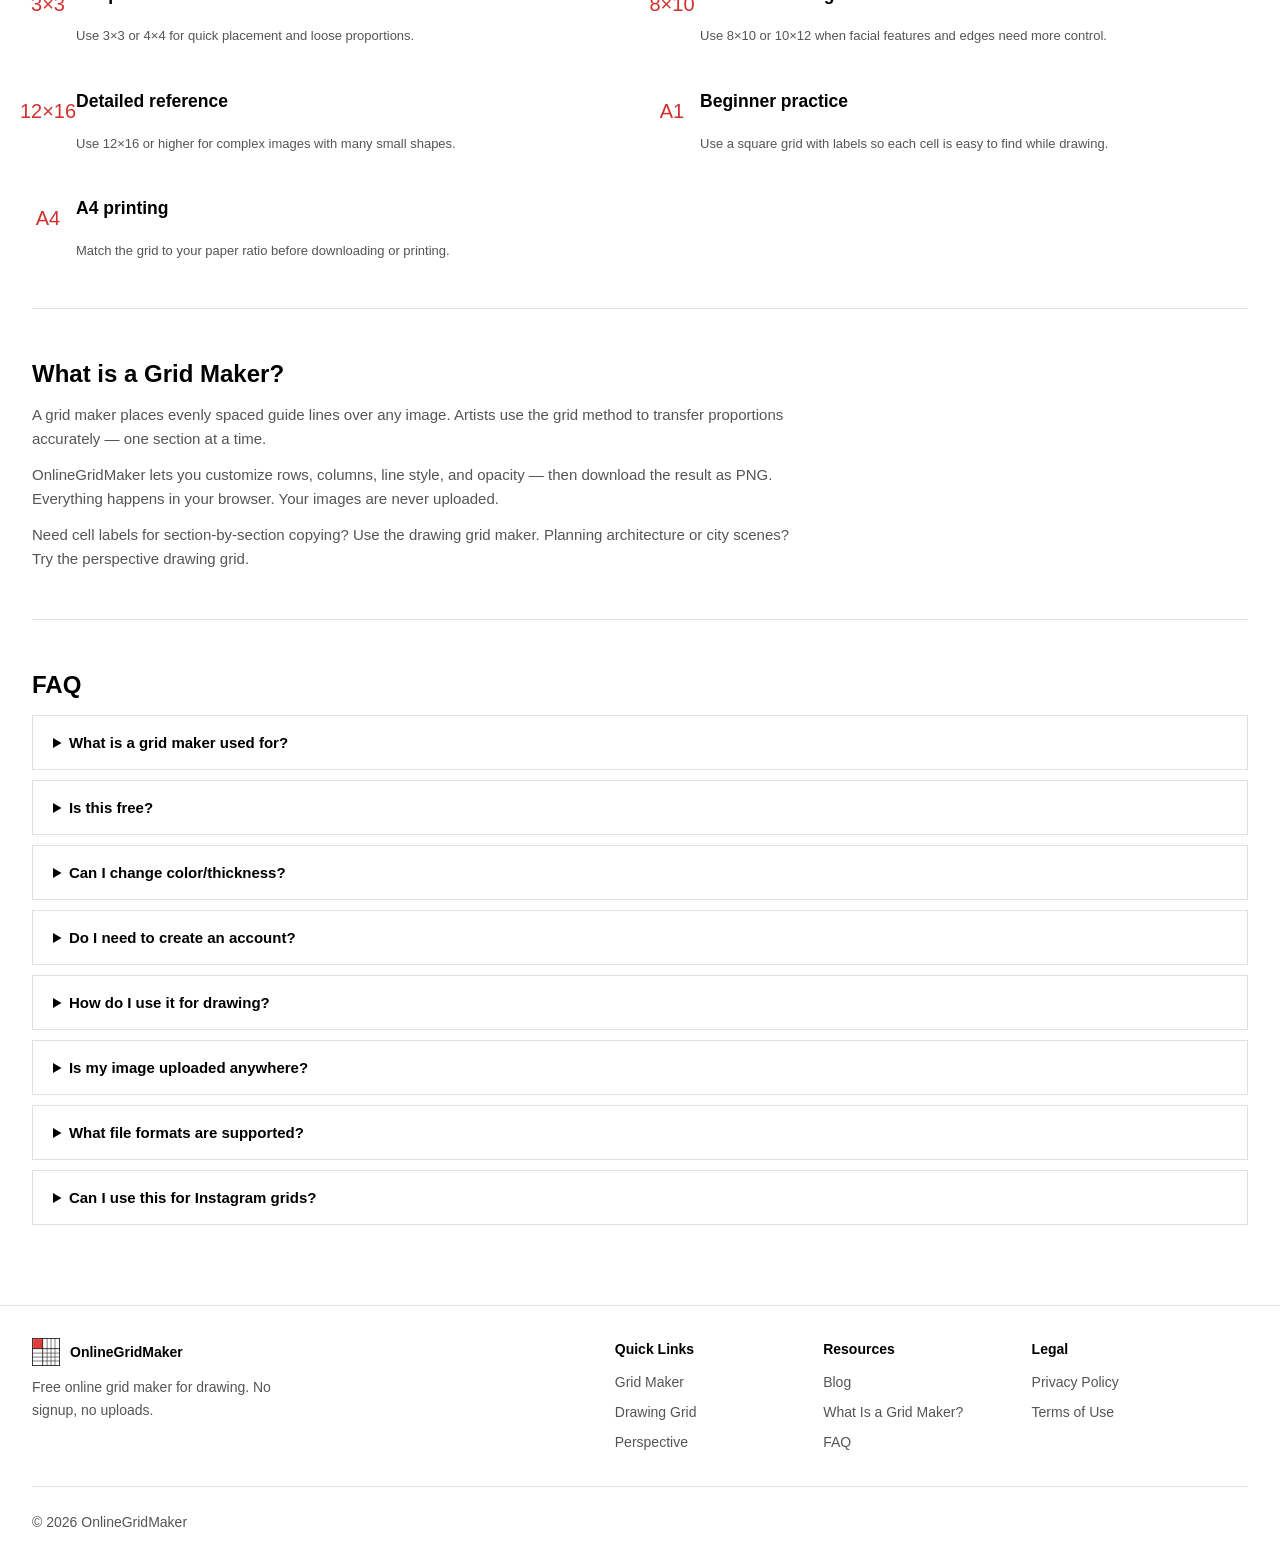
==== commit 517d11c5: "Add AdSense site code" ====
--- a/index.html
+++ b/index.html
@@ -13,6 +13,8 @@
 
       gtag('config', 'G-TFB3D4MHC4');
     </script>
+    <script async src="https://pagead2.googlesyndication.com/pagead/js/adsbygoogle.js?client=ca-pub-7980318949644067"
+     crossorigin="anonymous"></script>
     <!-- Clarity tracking code for https://onlinegridmaker.com/ -->
     <script>
       (function(c,l,a,r,i,t,y){
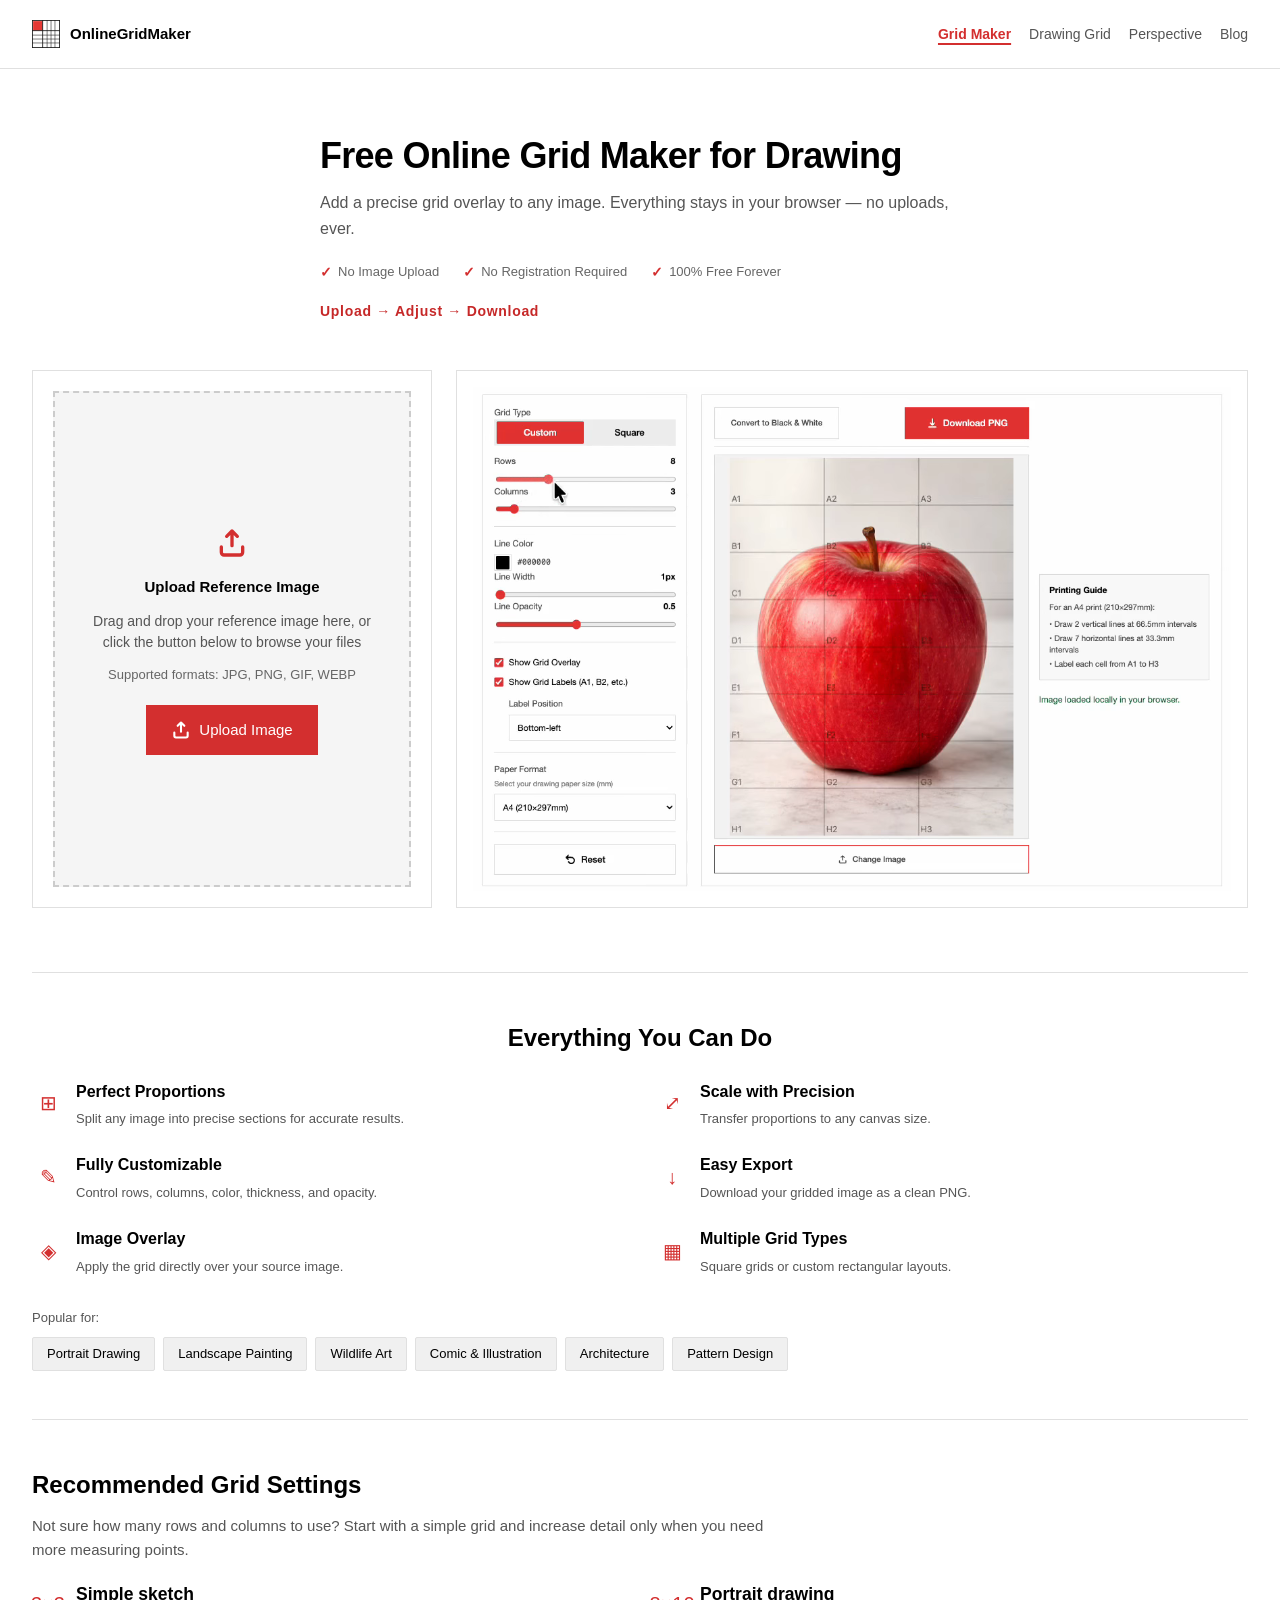
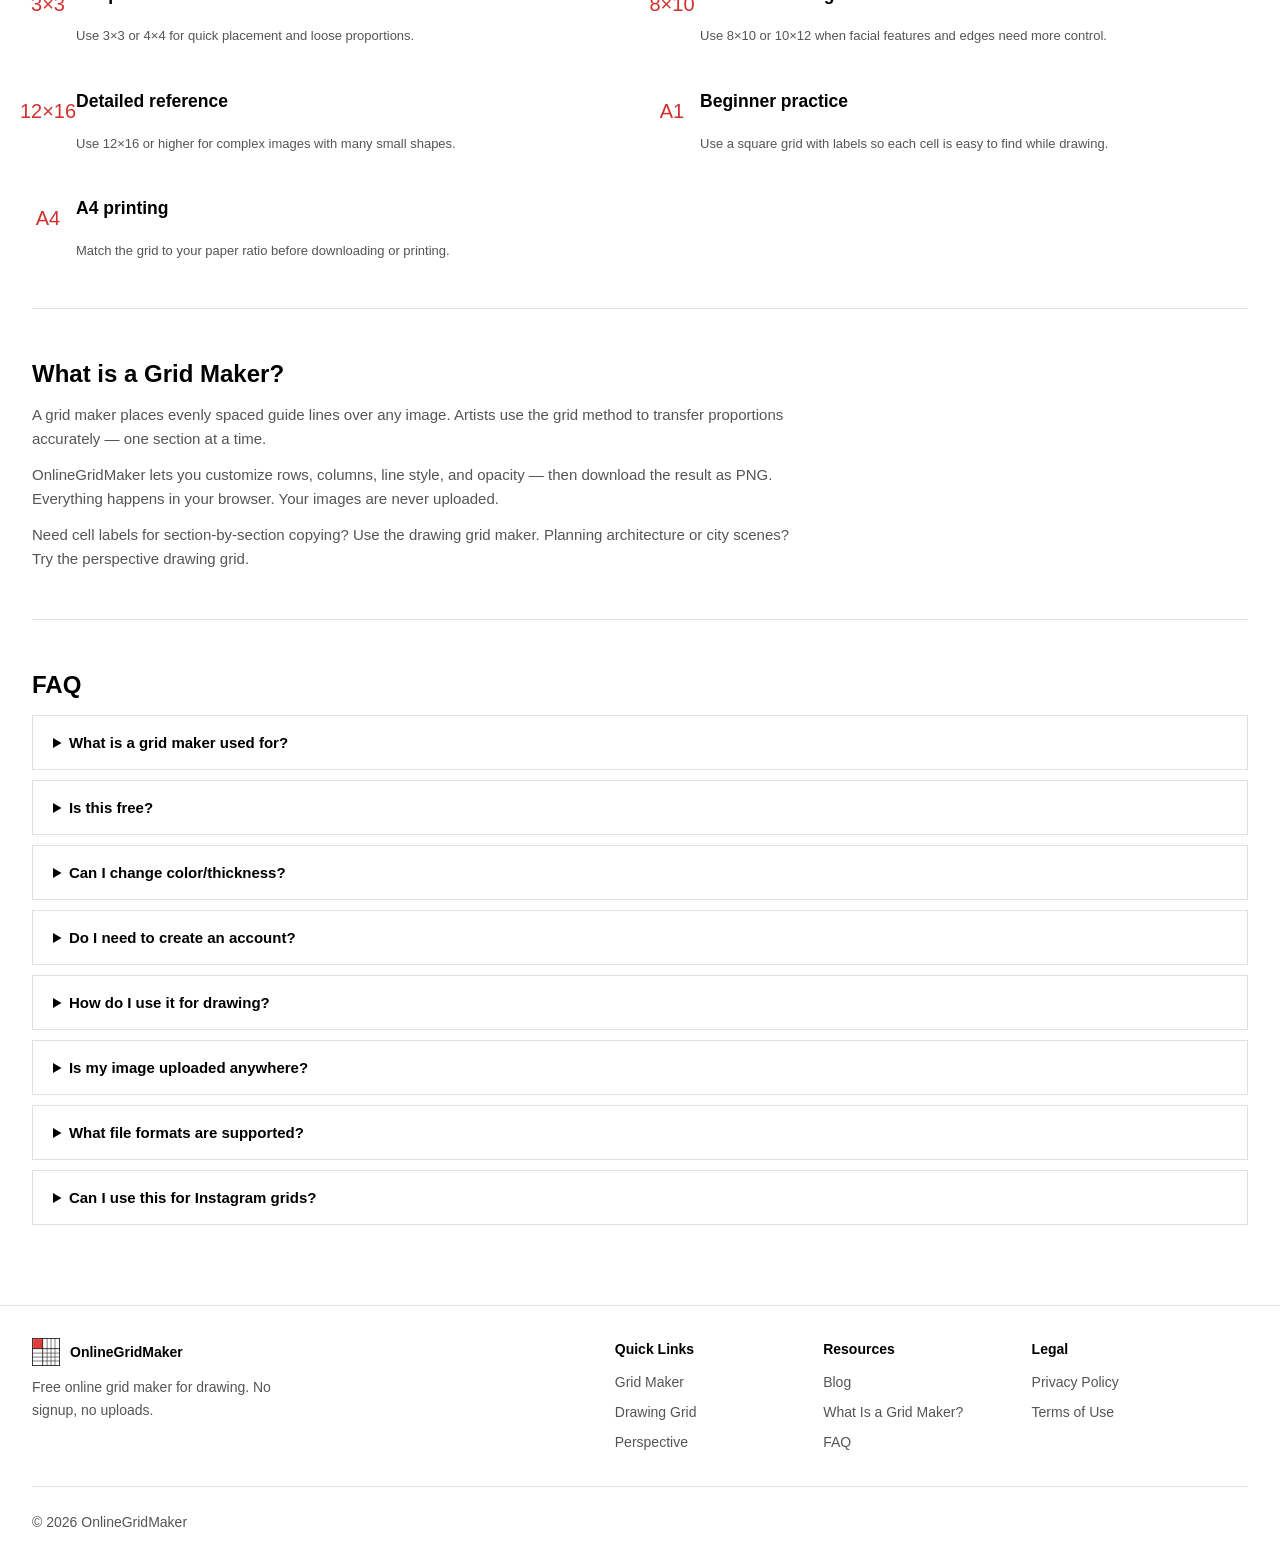
==== commit 2ad3065d: "Update Clarity tracking ID" ====
--- a/index.html
+++ b/index.html
@@ -15,13 +15,12 @@
     </script>
     <script async src="https://pagead2.googlesyndication.com/pagead/js/adsbygoogle.js?client=ca-pub-7980318949644067"
      crossorigin="anonymous"></script>
-    <!-- Clarity tracking code for https://onlinegridmaker.com/ -->
-    <script>
+    <script type="text/javascript">
       (function(c,l,a,r,i,t,y){
         c[a]=c[a]||function(){(c[a].q=c[a].q||[]).push(arguments)};
-        t=l.createElement(r);t.async=1;t.src="https://www.clarity.ms/tag/"+i+"?ref=bwt";
+        t=l.createElement(r);t.async=1;t.src="https://www.clarity.ms/tag/"+i;
         y=l.getElementsByTagName(r)[0];y.parentNode.insertBefore(t,y);
-      })(window, document, "clarity", "script", "wtwylsl1hy");
+      })(window, document, "clarity", "script", "wtx2evfzmo");
     </script>
     <title>Free Grid Maker for Drawing - Add Grid Overlay</title>
     <meta name="description" content="Add a precise grid overlay to any image for drawing and sketching. Customize rows, columns, line color and thickness. 100% free, no signup, no upload.">
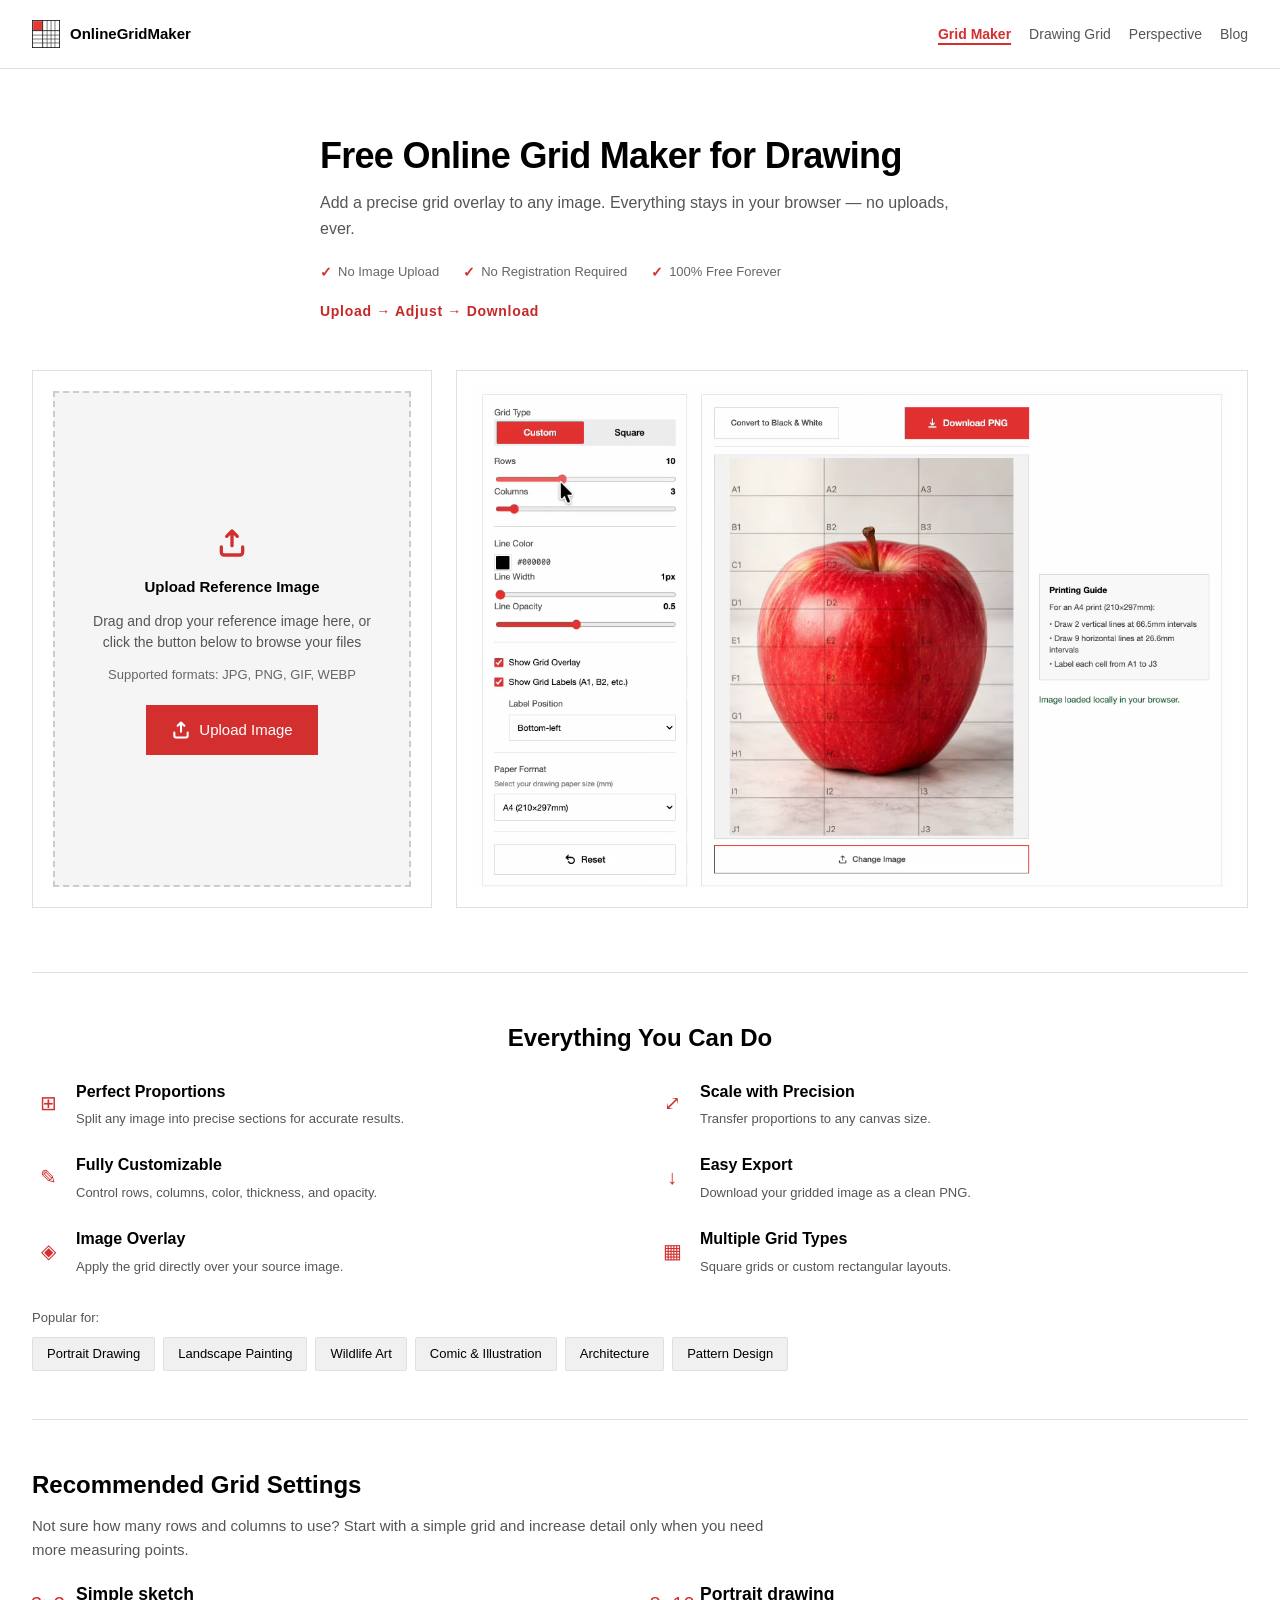
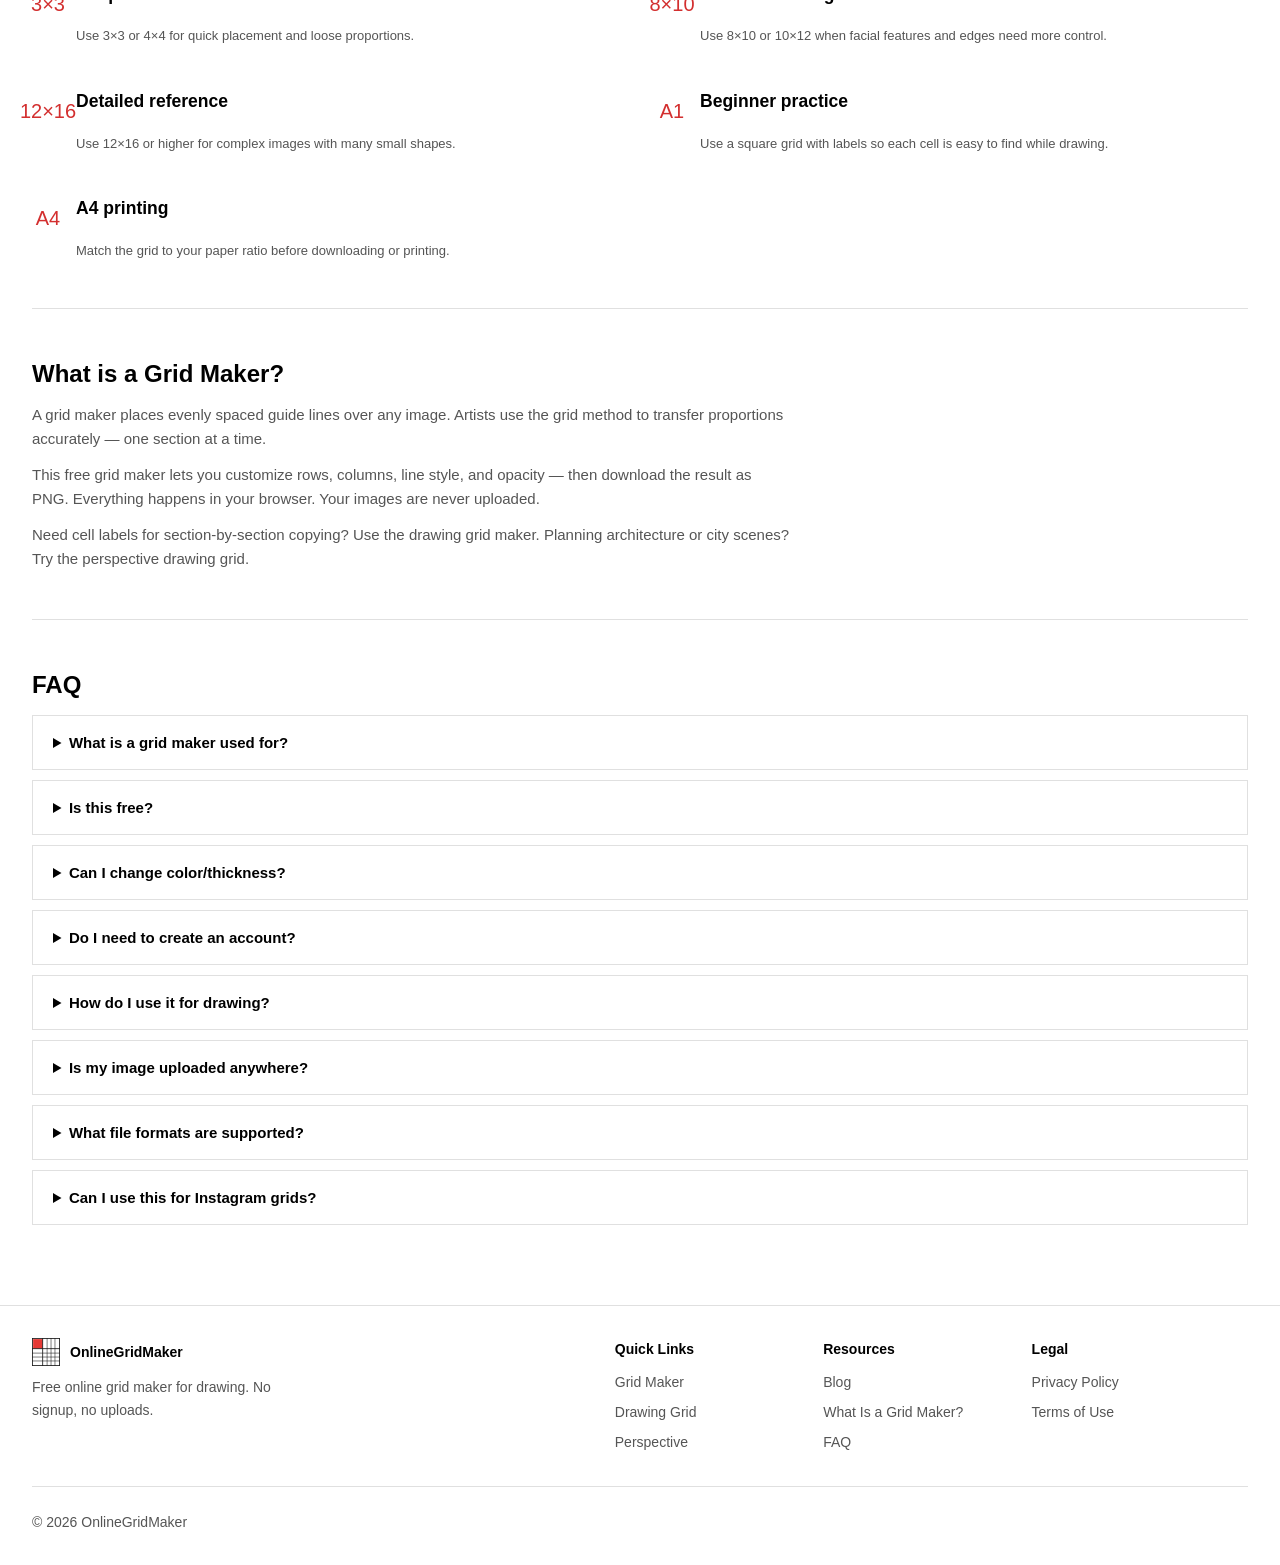
==== commit e2f0d375: "Add Photoshop grid maker blog" ====
--- a/index.html
+++ b/index.html
@@ -77,7 +77,7 @@
             "name": "Is this free?",
             "acceptedAnswer": {
               "@type": "Answer",
-              "text": "Yes. OnlineGridMaker is free to use and does not require signup."
+              "text": "Yes. This grid maker is free to use and does not require signup."
             }
           },
           {
@@ -150,7 +150,7 @@
       <section class="hero" aria-labelledby="page-title">
         <h1 id="page-title">Free Online Grid Maker for Drawing</h1>
         <p>Add a precise grid overlay to any image. Everything stays in your browser — no uploads, ever.</p>
-        <div class="trust-badges" aria-label="Why artists choose OnlineGridMaker">
+        <div class="trust-badges" aria-label="Why artists choose this grid maker">
           <span class="trust-item"><span class="ti-check" aria-hidden="true">✓</span> No Image Upload</span>
           <span class="trust-item"><span class="ti-check" aria-hidden="true">✓</span> No Registration Required</span>
           <span class="trust-item"><span class="ti-check" aria-hidden="true">✓</span> 100% Free Forever</span>
@@ -446,7 +446,7 @@
       <section class="content-section" aria-labelledby="what-title">
         <h2 id="what-title">What is a Grid Maker?</h2>
         <p>A grid maker places evenly spaced guide lines over any image. Artists use the grid method to transfer proportions accurately — one section at a time.</p>
-        <p>OnlineGridMaker lets you customize rows, columns, line style, and opacity — then download the result as PNG. Everything happens in your browser. Your images are never uploaded.</p>
+        <p>This free grid maker lets you customize rows, columns, line style, and opacity — then download the result as PNG. Everything happens in your browser. Your images are never uploaded.</p>
         <p>Need cell labels for section-by-section copying? Use the <a href="/drawing-grid-maker">drawing grid maker</a>. Planning architecture or city scenes? Try the <a href="/perspective-drawing-grid">perspective drawing grid</a>.</p>
       </section>
 
@@ -482,7 +482,7 @@
         </details>
         <details>
           <summary><h3>Can I use this for Instagram grids?</h3></summary>
-          <p>No. OnlineGridMaker is focused on drawing reference grids, not splitting images into social media tiles.</p>
+          <p>No. This grid maker is focused on drawing reference grids, not splitting images into social media tiles.</p>
         </details>
       </section>
     </main>
--- a/style.20260520a.css
+++ b/style.20260520a.css
@@ -1205,6 +1205,26 @@
   color: var(--text-secondary);
 }
 
+.article-figure {
+  margin: 28px 0 0;
+}
+
+.article-figure img {
+  display: block;
+  width: 100%;
+  height: auto;
+  border: 1px solid var(--border);
+  border-radius: var(--radius-md);
+  background: var(--bg-upload);
+}
+
+.article-figure figcaption {
+  margin-top: 8px;
+  color: var(--text-muted);
+  font-size: 13px;
+  line-height: 1.5;
+}
+
 .article-cta {
   margin: 36px 0 0;
 }
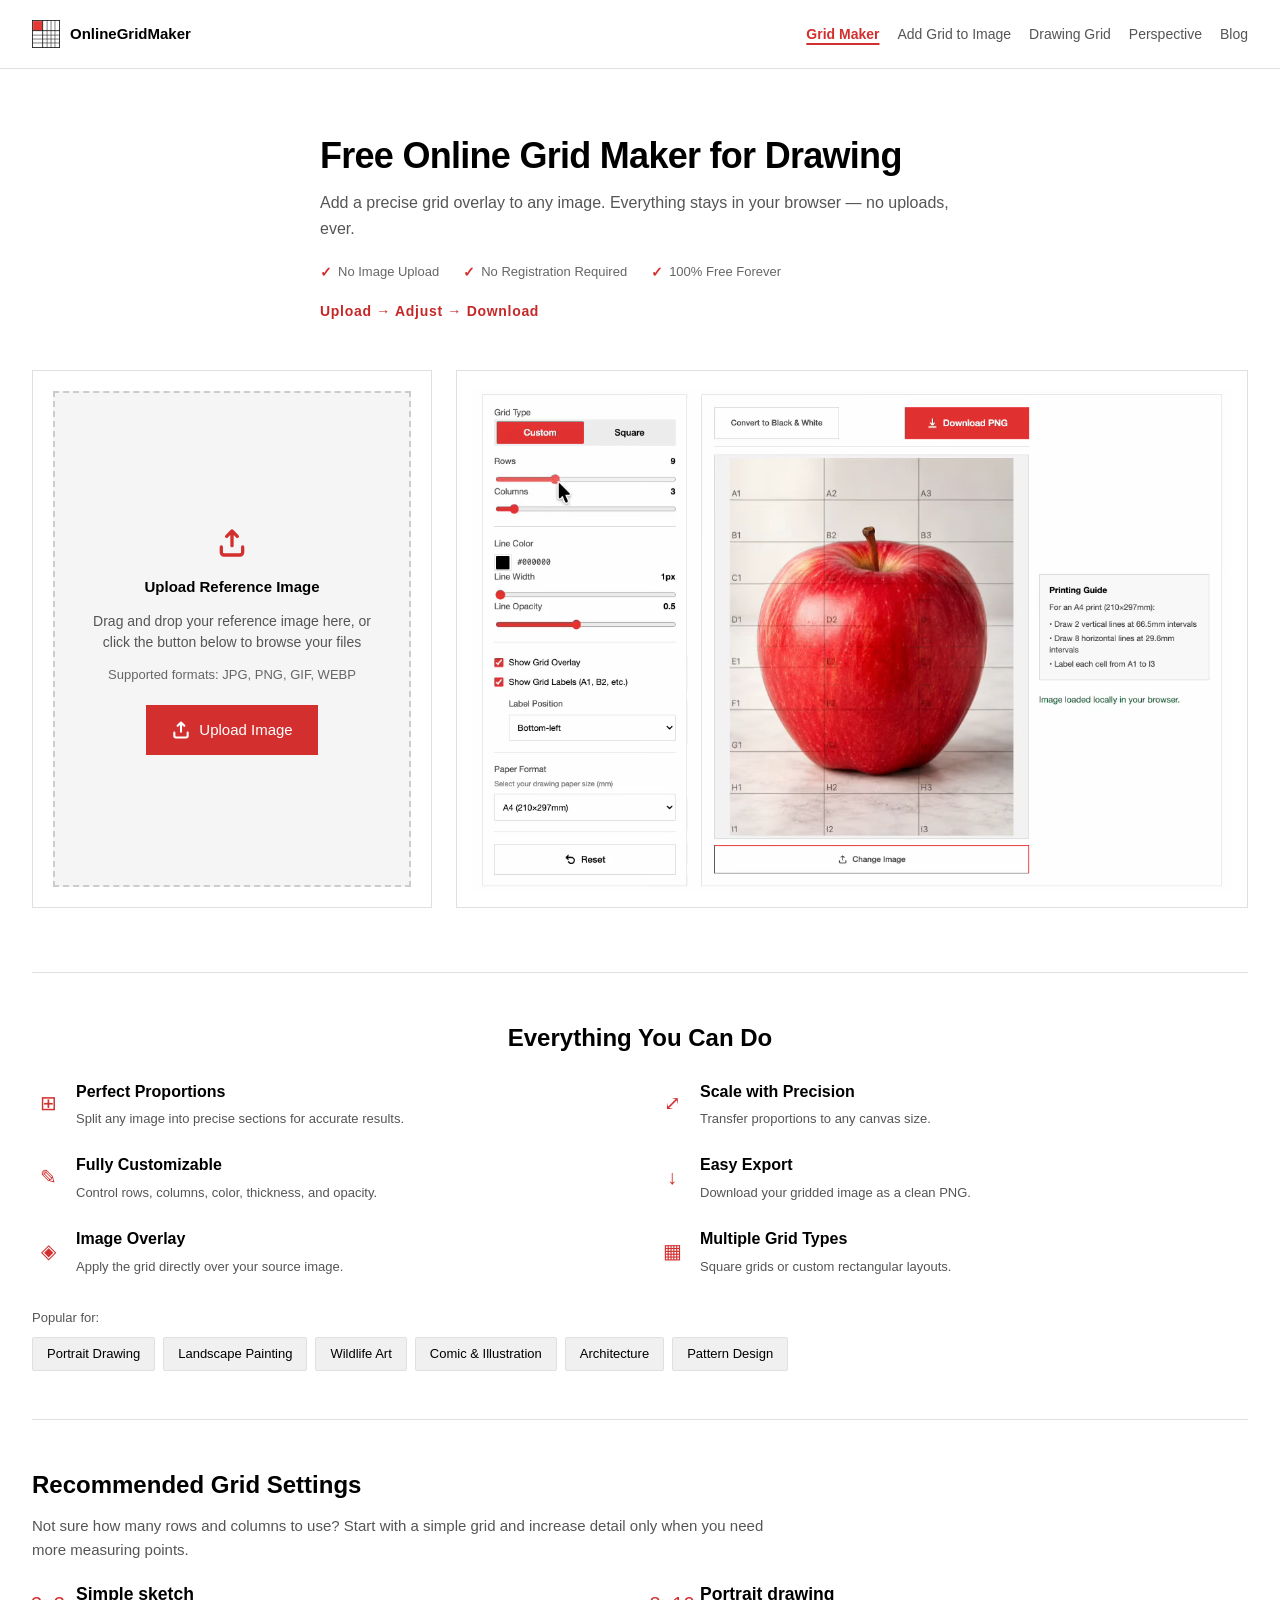
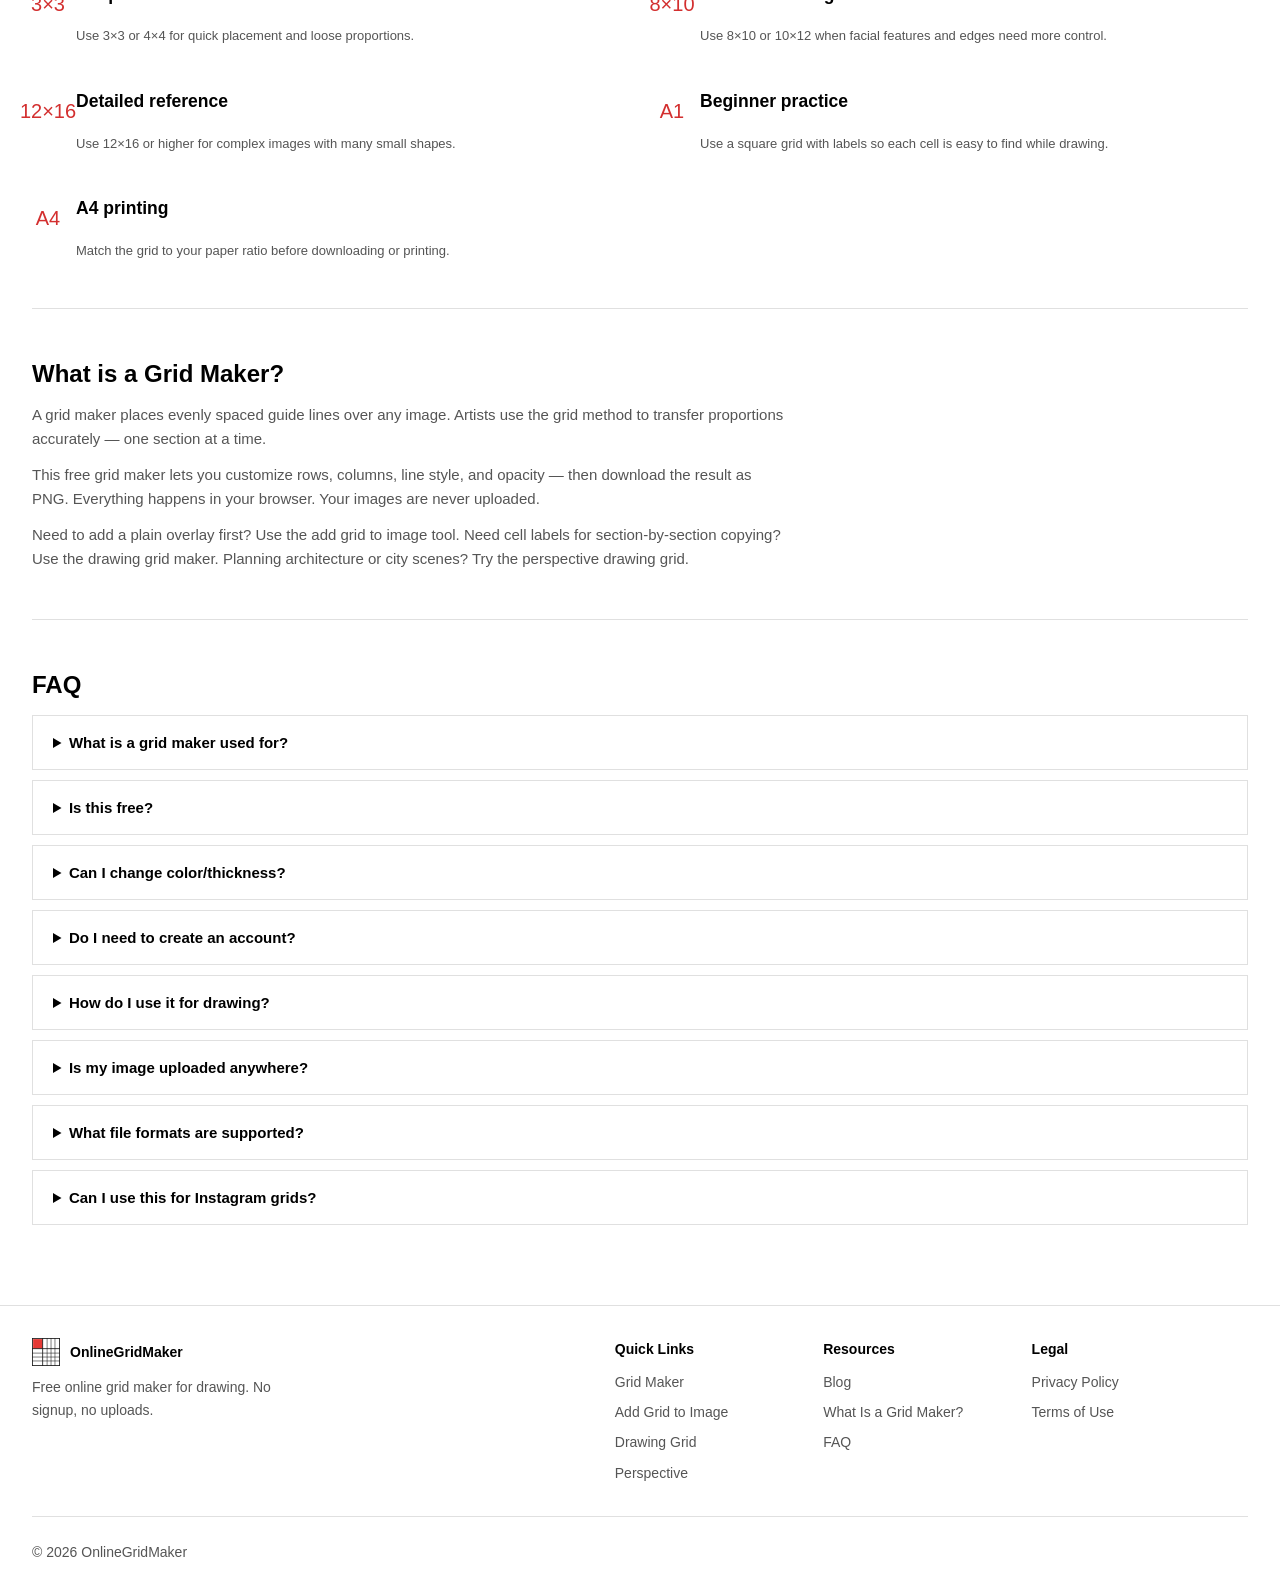
==== commit 0d78df74: "Add grid image page and strengthen drawing grid SEO" ====
--- a/index.html
+++ b/index.html
@@ -140,6 +140,7 @@
       </a>
       <nav class="nav" aria-label="Primary navigation">
         <a href="/" aria-current="page">Grid Maker</a>
+        <a href="/add-grid-to-image">Add Grid to Image</a>
         <a href="/drawing-grid-maker">Drawing Grid</a>
         <a href="/perspective-drawing-grid">Perspective</a>
         <a href="/blog/">Blog</a>
@@ -232,7 +233,7 @@
             Show Grid Overlay
           </label>
           <div class="label-options">
-            <label><input id="labels" name="labels" type="checkbox" checked> Show Grid Labels (A1, B2, etc.)</label>
+            <label><input id="labels" name="labels" type="checkbox"> Show Grid Labels (A1, B2, etc.)</label>
             <label class="field label-position" id="labelPositionField">
               <span>Label Position</span>
               <select id="labelPosition" name="labelPosition">
@@ -447,7 +448,7 @@
         <h2 id="what-title">What is a Grid Maker?</h2>
         <p>A grid maker places evenly spaced guide lines over any image. Artists use the grid method to transfer proportions accurately — one section at a time.</p>
         <p>This free grid maker lets you customize rows, columns, line style, and opacity — then download the result as PNG. Everything happens in your browser. Your images are never uploaded.</p>
-        <p>Need cell labels for section-by-section copying? Use the <a href="/drawing-grid-maker">drawing grid maker</a>. Planning architecture or city scenes? Try the <a href="/perspective-drawing-grid">perspective drawing grid</a>.</p>
+        <p>Need to add a plain overlay first? Use the <a href="/add-grid-to-image">add grid to image tool</a>. Need cell labels for section-by-section copying? Use the <a href="/drawing-grid-maker">drawing grid maker</a>. Planning architecture or city scenes? Try the <a href="/perspective-drawing-grid">perspective drawing grid</a>.</p>
       </section>
 
       <section class="content-section faq" aria-labelledby="faq-title">
@@ -500,6 +501,7 @@
           <div class="link-group">
             <h4>Quick Links</h4>
             <a href="/">Grid Maker</a>
+            <a href="/add-grid-to-image">Add Grid to Image</a>
             <a href="/drawing-grid-maker">Drawing Grid</a>
             <a href="/perspective-drawing-grid">Perspective</a>
           </div>
